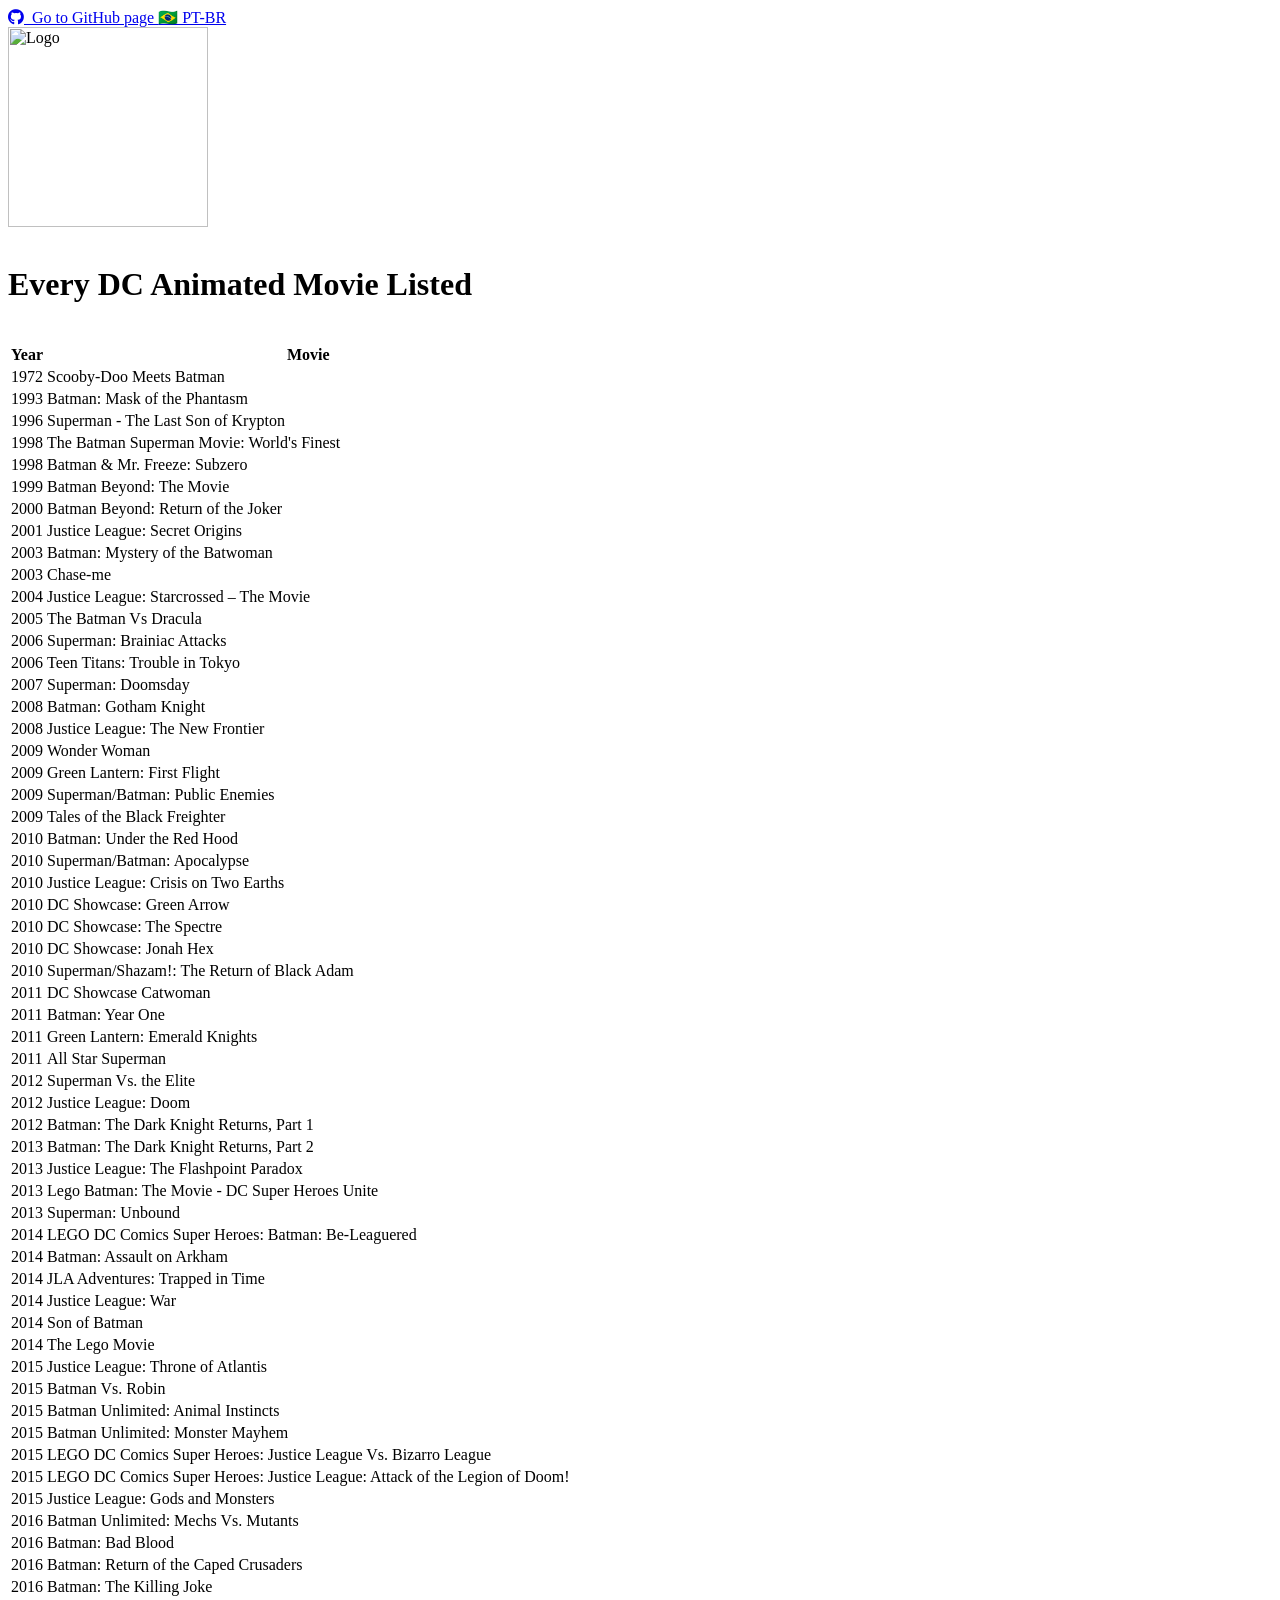
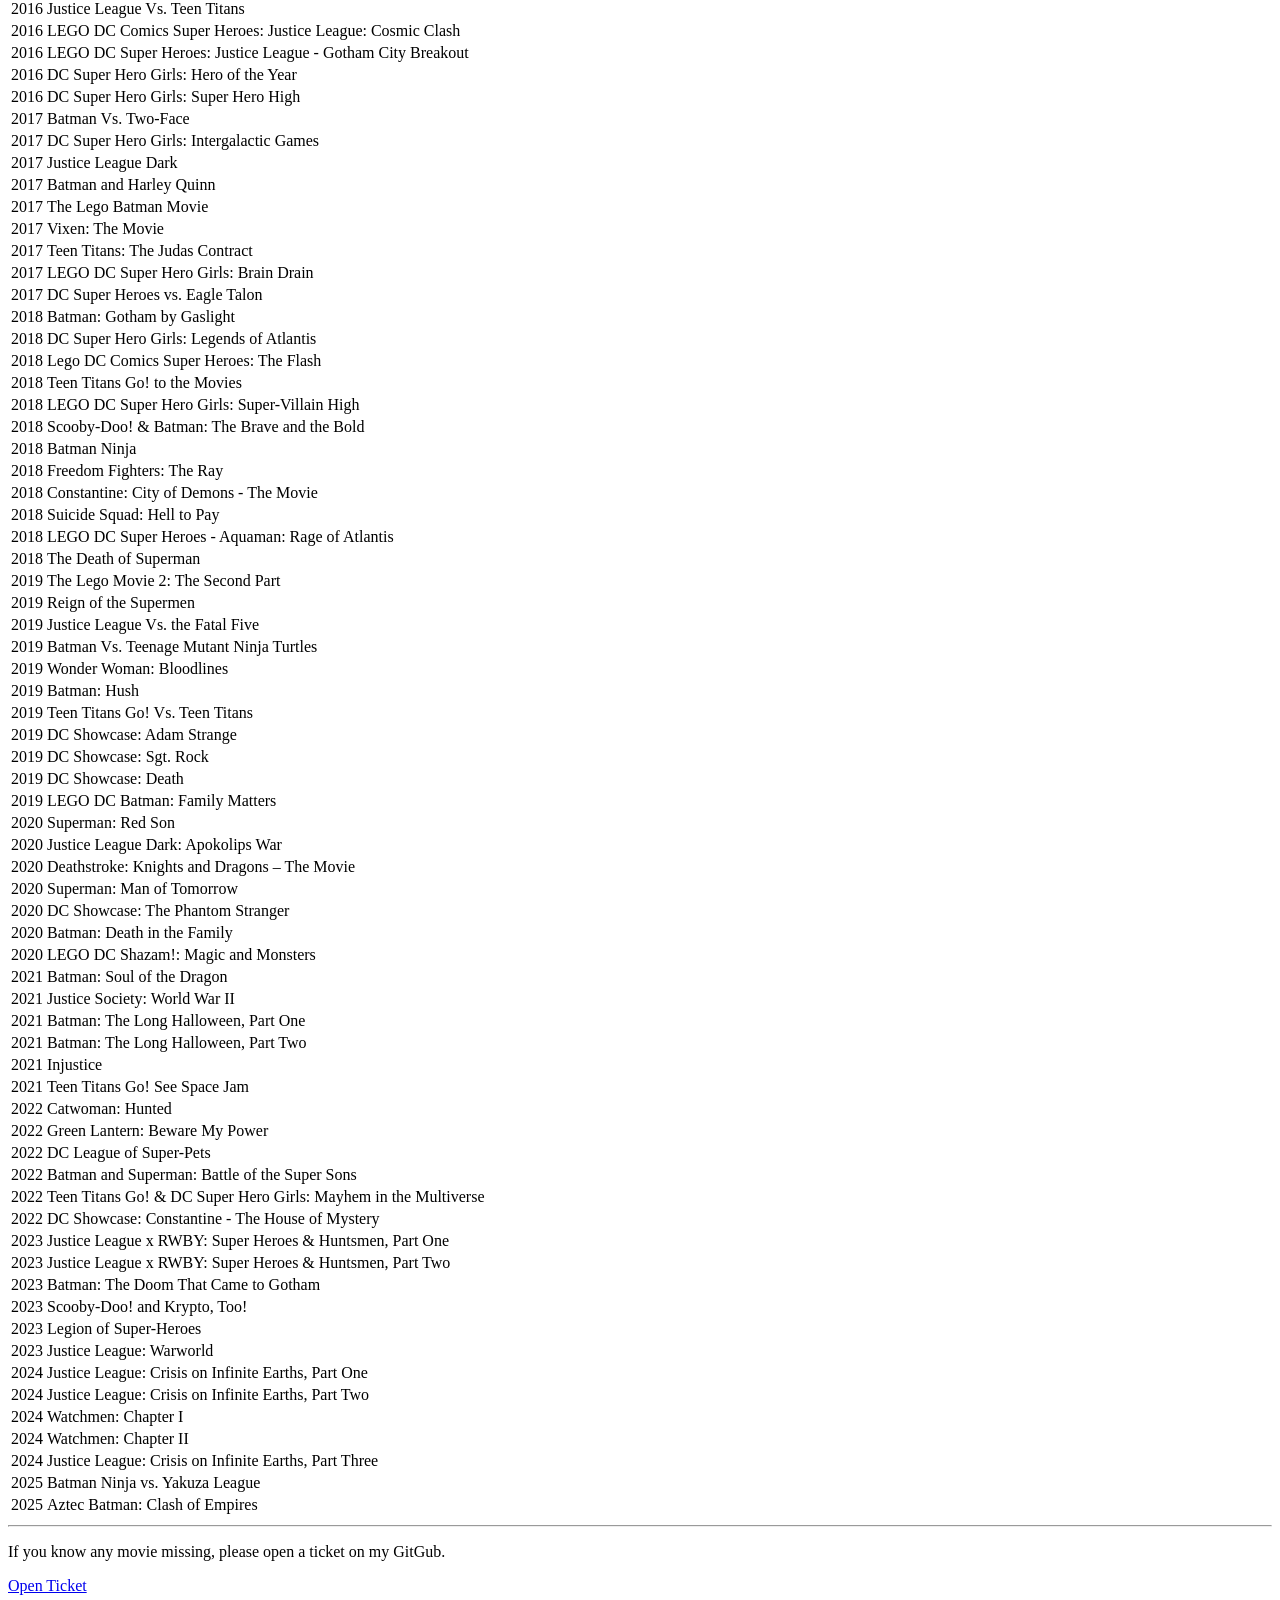
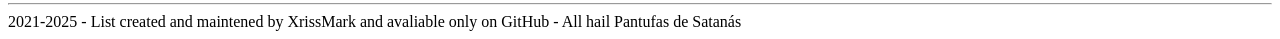
==== index.html @ 42829ab2 "Update movie listings in README and HTML files for 2019-2025" ====
<html>

<head>
    <meta charset="utf-8">
   
    <title>DC Animated Movies List</title>    
    <link rel="icon" href="images/dc-logo.png">

    <link rel="stylesheet" href="https://bootswatch.com/4/darkly/bootstrap.css">
    <link rel="stylesheet" href="https://bootswatch.com/_assets/css/custom.min.css">
    <link rel="stylesheet" href="https://cdnjs.cloudflare.com/ajax/libs/font-awesome/5.15.3/css/all.min.css">

    <meta property="og:url"         content="https://xrissmark.github.io/DCList/" />
    <meta property="og:type"        content="article" />
    <meta property="og:title"       content="DC Animated Movies List" />
    <meta property="og:description" content="Every DC Animated Movie Listed" />
</head>

<body class="p-0">
    <div>
        <div class="d-flex flex-row justify-content-end mr-3">
            <a class="btn btn-secondary mr-2" href="https://github.com/xrissmark/DCList"><i class="fab fa-github"></i>  Go to GitHub page </a>
            <a class="btn btn-secondary" href="ptbr.html"> 🇧🇷 PT-BR </a>
        </div>

        <div class="d-flex flex-row justify-content-center">
            <a><img src="images/dc-logo.png" alt="Logo" width="200" height="200"></a>
        </div>
        <br/>
        <div class="d-flex flex-row justify-content-center">
            <h1>Every DC Animated Movie Listed</h1>
        </div>
        <br/>
        <div class="d-flex flex-row justify-content-center">
            <table class="table table-hover table-striped w-50">
                <thead>
                    <tr>
                        <th>Year</th>
                        <th>Movie</th>
                    </tr>
                </thead>
                <tbody>
                    <tr>
                        <td>1972</td>
                        <td>Scooby-Doo Meets Batman</td>
                    </tr>
                    <tr>
                        <td>1993</td>
                        <td>Batman: Mask of the Phantasm</td>
                    </tr>
                    <tr>
                        <td>1996</td>
                        <td>Superman - The Last Son of Krypton</td>
                    </tr>
                    <tr>
                        <td>1998</td>
                        <td>The Batman Superman Movie: World&#39;s Finest</td>
                    </tr>
                    <tr>
                        <td>1998</td>
                        <td>Batman & Mr. Freeze: Subzero</td>
                    </tr>
                    <tr>
                        <td>1999</td>
                        <td>Batman Beyond: The Movie</td>
                    </tr>
                    <tr>
                        <td>2000</td>
                        <td>Batman Beyond: Return of the Joker</td>
                    </tr>
                    <tr>
                        <td>2001</td>
                        <td>Justice League: Secret Origins</td>
                    </tr>
                    <tr>
                        <td>2003</td>
                        <td>Batman: Mystery of the Batwoman</td>
                    </tr>
                    <tr>
                        <td>2003</td>
                        <td>Chase-me</td>
                    </tr>
                    <tr>
                        <td>2004</td>
                        <td>Justice League: Starcrossed – The Movie</td>
                    </tr>
                    <tr>
                        <td>2005</td>
                        <td>The Batman Vs Dracula</td>
                    </tr>
                    <tr>
                        <td>2006</td>
                        <td>Superman: Brainiac Attacks</td>
                    </tr>
                    <tr>
                        <td>2006</td>
                        <td>Teen Titans: Trouble in Tokyo</td>
                    </tr>
                    <tr>
                        <td>2007</td>
                        <td>Superman: Doomsday</td>
                    </tr>
                    <tr>
                        <td>2008</td>
                        <td>Batman: Gotham Knight</td>
                    </tr>
                    <tr>
                        <td>2008</td>
                        <td>Justice League: The New Frontier</td>
                    </tr>
                    <tr>
                        <td>2009</td>
                        <td>Wonder Woman</td>
                    </tr>
                    <tr>
                        <td>2009</td>
                        <td>Green Lantern: First Flight</td>
                    </tr>
                    <tr>
                        <td>2009</td>
                        <td>Superman/Batman: Public Enemies</td>
                    </tr>
                    <tr>
                        <td>2009</td>
                        <td>Tales of the Black Freighter</td>
                    </tr>
                    <tr>
                        <td>2010</td>
                        <td>Batman: Under the Red Hood</td>
                    </tr>
                    <tr>
                        <td>2010</td>
                        <td>Superman/Batman: Apocalypse</td>
                    </tr>
                    <tr>
                        <td>2010</td>
                        <td>Justice League: Crisis on Two Earths</td>
                    </tr>
                    <tr>
                        <td>2010</td>
                        <td>DC Showcase: Green Arrow</td>
                    </tr>
                    <tr>
                        <td>2010</td>
                        <td>DC Showcase: The Spectre</td>
                    </tr>
                    <tr>
                        <td>2010</td>
                        <td>DC Showcase: Jonah Hex</td>
                    </tr>
                    <tr>
                        <td>2010</td>
                        <td>Superman/Shazam!: The Return of Black Adam</td>
                    </tr>
                    <tr>
                        <td>2011</td>
                        <td>DC Showcase Catwoman</td>
                    </tr>
                    <tr>
                        <td>2011</td>
                        <td>Batman: Year One</td>
                    </tr>
                    <tr>
                        <td>2011</td>
                        <td>Green Lantern: Emerald Knights</td>
                    </tr>
                    <tr>
                        <td>2011</td>
                        <td>All Star Superman</td>
                    </tr>
                    <tr>
                        <td>2012</td>
                        <td>Superman Vs. the Elite</td>
                    </tr>
                    <tr>
                        <td>2012</td>
                        <td>Justice League: Doom</td>
                    </tr>
                    <tr>
                        <td>2012</td>
                        <td>Batman: The Dark Knight Returns, Part 1</td>
                    </tr>
                    <tr>
                        <td>2013</td>
                        <td>Batman: The Dark Knight Returns, Part 2</td>
                    </tr>
                    <tr>
                        <td>2013</td>
                        <td>Justice League: The Flashpoint Paradox</td>
                    </tr>
                    <tr>
                        <td>2013</td>
                        <td>Lego Batman: The Movie - DC Super Heroes Unite</td>
                    </tr>
                    <tr>
                        <td>2013</td>
                        <td>Superman: Unbound</td>
                    </tr>
                    <tr>
                        <td>2014</td>
                        <td>LEGO DC Comics Super Heroes: Batman: Be-Leaguered</td>
                    </tr>
                    <tr>
                        <td>2014</td>
                        <td>Batman: Assault on Arkham</td>
                    </tr>
                    <tr>
                        <td>2014</td>
                        <td>JLA Adventures: Trapped in Time</td>
                    </tr>
                    <tr>
                        <td>2014</td>
                        <td>Justice League: War</td>
                    </tr>
                    <tr>
                        <td>2014</td>
                        <td>Son of Batman</td>
                    </tr>
                    <tr>
                        <td>2014</td>
                        <td>The Lego Movie</td>
                    </tr>
                    <tr>
                        <td>2015</td>
                        <td>Justice League: Throne of Atlantis</td>
                    </tr>
                    <tr>
                        <td>2015</td>
                        <td>Batman Vs. Robin</td>
                    </tr>
                    <tr>
                        <td>2015</td>
                        <td>Batman Unlimited: Animal Instincts</td>
                    </tr>
                    <tr>
                        <td>2015</td>
                        <td>Batman Unlimited: Monster Mayhem</td>
                    </tr>
                    <tr>
                        <td>2015</td>
                        <td>LEGO DC Comics Super Heroes: Justice League Vs. Bizarro League</td>
                    </tr>
                    <tr>
                        <td>2015</td>
                        <td>LEGO DC Comics Super Heroes: Justice League: Attack of the Legion of Doom!</td>
                    </tr>
                    <tr>
                        <td>2015</td>
                        <td>Justice League: Gods and Monsters</td>
                    </tr>
                    <tr>
                        <td>2016</td>
                        <td>Batman Unlimited: Mechs Vs. Mutants</td>
                    </tr>
                    <tr>
                        <td>2016</td>
                        <td>Batman: Bad Blood</td>
                    </tr>
                    <tr>
                        <td>2016</td>
                        <td>Batman: Return of the Caped Crusaders</td>
                    </tr>
                    <tr>
                        <td>2016</td>
                        <td>Batman: The Killing Joke</td>
                    </tr>
                    <tr>
                        <td>2016</td>
                        <td>Justice League Vs. Teen Titans</td>
                    </tr>
                    <tr>
                        <td>2016</td>
                        <td>LEGO DC Comics Super Heroes: Justice League: Cosmic Clash</td>
                    </tr>
                    <tr>
                        <td>2016</td>
                        <td>LEGO DC Super Heroes: Justice League - Gotham City Breakout</td>
                    </tr>
                    <tr>
                        <td>2016</td>
                        <td>DC Super Hero Girls: Hero of the Year</td>
                    </tr>
                    <tr>
                        <td>2016</td>
                        <td>DC Super Hero Girls: Super Hero High</td>
                    </tr>
                    <tr>
                        <td>2017</td>
                        <td>Batman Vs. Two-Face</td>
                    </tr>
                    <tr>
                        <td>2017</td>
                        <td>DC Super Hero Girls: Intergalactic Games</td>
                    </tr>
                    <tr>
                        <td>2017</td>
                        <td>Justice League Dark</td>
                    </tr>
                    <tr>
                        <td>2017</td>
                        <td>Batman and Harley Quinn</td>
                    </tr>
                    <tr>
                        <td>2017</td>
                        <td>The Lego Batman Movie</td>
                    </tr>
                    <tr>
                        <td>2017</td>
                        <td>Vixen: The Movie</td>
                    </tr>
                    <tr>
                        <td>2017</td>
                        <td>Teen Titans: The Judas Contract</td>
                    </tr>
                    <tr>
                        <td>2017</td>
                        <td>LEGO DC Super Hero Girls: Brain Drain</td>
                    </tr>
                    <tr>
                        <td>2017</td>
                        <td>DC Super Heroes vs. Eagle Talon</td>
                    </tr>
                    <tr>
                        <td>2018</td>
                        <td>Batman: Gotham by Gaslight</td>
                    </tr>
                    <tr>
                        <td>2018</td>
                        <td>DC Super Hero Girls: Legends of Atlantis</td>
                    </tr>
                    <tr>
                        <td>2018</td>
                        <td>Lego DC Comics Super Heroes: The Flash</td>
                    </tr>
                    <tr>
                        <td>2018</td>
                        <td>Teen Titans Go! to the Movies</td>
                    </tr>
                    <tr>
                        <td>2018</td>
                        <td>LEGO DC Super Hero Girls: Super-Villain High</td>
                    </tr>
                    <tr>
                        <td>2018</td>
                        <td>Scooby-Doo! & Batman: The Brave and the Bold</td>
                    </tr>
                    <tr>
                        <td>2018</td>
                        <td>Batman Ninja</td>
                    </tr>
                    <tr>
                        <td>2018</td>
                        <td>Freedom Fighters: The Ray</td>
                    </tr>
                    <tr>
                        <td>2018</td>
                        <td>Constantine: City of Demons - The Movie</td>
                    </tr>
                    <tr>
                        <td>2018</td>
                        <td>Suicide Squad: Hell to Pay</td>
                    </tr>
                    <tr>
                        <td>2018</td>
                        <td>LEGO DC Super Heroes - Aquaman: Rage of Atlantis</td>
                    </tr>
                    <tr>
                        <td>2018</td>
                        <td>The Death of Superman</td>
                    </tr>
                    <tr>
                        <td>2019</td>
                        <td>The Lego Movie 2: The Second Part</td>
                    </tr>
                    <tr>
                        <td>2019</td>
                        <td>Reign of the Supermen</td>
                    </tr>
                    <tr>
                        <td>2019</td>
                        <td>Justice League Vs. the Fatal Five</td>
                    </tr>
                    <tr>
                        <td>2019</td>
                        <td>Batman Vs. Teenage Mutant Ninja Turtles</td>
                    </tr>
                    <tr>
                        <td>2019</td>
                        <td>Wonder Woman: Bloodlines</td>
                    </tr>
                    <tr>
                        <td>2019</td>
                        <td>Batman: Hush</td>
                    </tr>
                    <tr>
                        <td>2019</td>
                        <td>Teen Titans Go! Vs. Teen Titans</td>
                    </tr>
                    <tr>
                        <td>2019</td>
                        <td>DC Showcase: Adam Strange</td>
                    </tr>
                    <tr>
                        <td>2019</td>
                        <td>DC Showcase: Sgt. Rock</td>
                    </tr>
                    <tr>
                        <td>2019</td>
                        <td>DC Showcase: Death</td>
                    </tr>
                    <tr>
                        <td>2019</td>
                        <td>LEGO DC Batman: Family Matters</td>
                    </tr>
                    <tr>
                        <td>2020</td>
                        <td>Superman: Red Son</td>
                    </tr>
                    <tr>
                        <td>2020</td>
                        <td>Justice League Dark: Apokolips War</td>
                    </tr>
                    <tr>
                        <td>2020</td>
                        <td>Deathstroke: Knights and Dragons – The Movie</td>
                    </tr>
                    <tr>
                        <td>2020</td>
                        <td>Superman: Man of Tomorrow</td>
                    </tr>
                    <tr>
                        <td>2020</td>
                        <td>DC Showcase: The Phantom Stranger</td>
                    </tr>
                    <tr>
                        <td>2020</td>
                        <td>Batman: Death in the Family</td>
                    </tr>
                    <tr>
                        <td>2020</td>
                        <td>LEGO DC Shazam!: Magic and Monsters</td>
                    </tr>
                    <tr>
                        <td>2021</td>
                        <td>Batman: Soul of the Dragon</td>
                    </tr>
                    <tr>
                        <td>2021</td>
                        <td>Justice Society: World War II</td>
                    </tr>
                    <tr>
                        <td>2021</td>
                        <td>Batman: The Long Halloween, Part One</td>
                    </tr>
                    <tr>
                        <td>2021</td>
                        <td>Batman: The Long Halloween, Part Two</td>
                    </tr>
                    <tr>
                        <td>2021</td>
                        <td>Injustice</td>
                    </tr>
                    <tr>
                        <td>2021</td>
                        <td>Teen Titans Go! See Space Jam</td>
                    </tr>
                    <tr>
                        <td>2022</td>
                        <td>Catwoman: Hunted</td>
                    </tr>
                    <tr>
                        <td>2022</td>
                        <td>Green Lantern: Beware My Power</td>
                    </tr>
                    <tr>
                        <td>2022</td>
                        <td>DC League of Super-Pets</td>
                    </tr>
                    <tr>
                        <td>2022</td>
                        <td>Batman and Superman: Battle of the Super Sons</td>
                    </tr>
                    <tr>
                        <td>2022</td>
                        <td>Teen Titans Go! &amp; DC Super Hero Girls: Mayhem in the Multiverse</td>
                    </tr>
                    <tr>
                        <td>2022</td>
                        <td>DC Showcase: Constantine - The House of Mystery</td>
                    </tr>
                    <tr>
                        <td>2023</td>
                        <td>Justice League x RWBY: Super Heroes &amp; Huntsmen, Part One</td>
                    </tr>
                    <tr>
                        <td>2023</td>
                        <td>Justice League x RWBY: Super Heroes &amp; Huntsmen, Part Two</td>
                    </tr>
                    <tr>
                        <td>2023</td>
                        <td>Batman: The Doom That Came to Gotham</td>
                    </tr>
                    <tr>
                        <td>2023</td>
                        <td>Scooby-Doo! and Krypto, Too!</td>
                    </tr>
                    <tr>
                        <td>2023</td>
                        <td>Legion of Super-Heroes</td>
                    </tr>
                    <tr>
                        <td>2023</td>
                        <td>Justice League: Warworld</td>
                    </tr>
                    <tr>
                        <td>2024</td>
                        <td>Justice League: Crisis on Infinite Earths, Part One</td>
                    </tr>
                    <tr>
                        <td>2024</td>
                        <td>Justice League: Crisis on Infinite Earths, Part Two</td>
                    </tr>
                    <tr>
                        <td>2024</td>
                        <td>Watchmen: Chapter I</td>
                    </tr>
                    <tr>
                        <td>2024</td>
                        <td>Watchmen: Chapter II</td>
                    </tr>
                    <tr>
                        <td>2024</td>
                        <td>Justice League: Crisis on Infinite Earths, Part Three</td>
                    </tr>
                    <tr>
                        <td>2025</td>
                        <td>Batman Ninja vs. Yakuza League</td>
                    </tr>
                    <tr>
                        <td>2025</td>
                        <td>Aztec Batman: Clash of Empires</td>
                    </tr>
                </tbody>
            </table>
        </div>
    </div>

    <hr/>

    <div class="d-flex flex-row justify-content-center w-30">
        <p>If you know any movie missing, please open a ticket on my GitGub.</p>
    </div>
    <div class="d-flex flex-row justify-content-center">
        <a class="badge badge-primary" href="https://github.com/xrissmark/DCList/issues"> Open Ticket</a>
    </div>
    
    <hr/>

    <footer class="footer mt-3">
        <div class="container">
          <span class="text-muted">2021-2025 - List created and maintened by XrissMark and avaliable only on GitHub - All hail Pantufas de Satanás</span>
        </div>
    </footer>
</body>

</html>
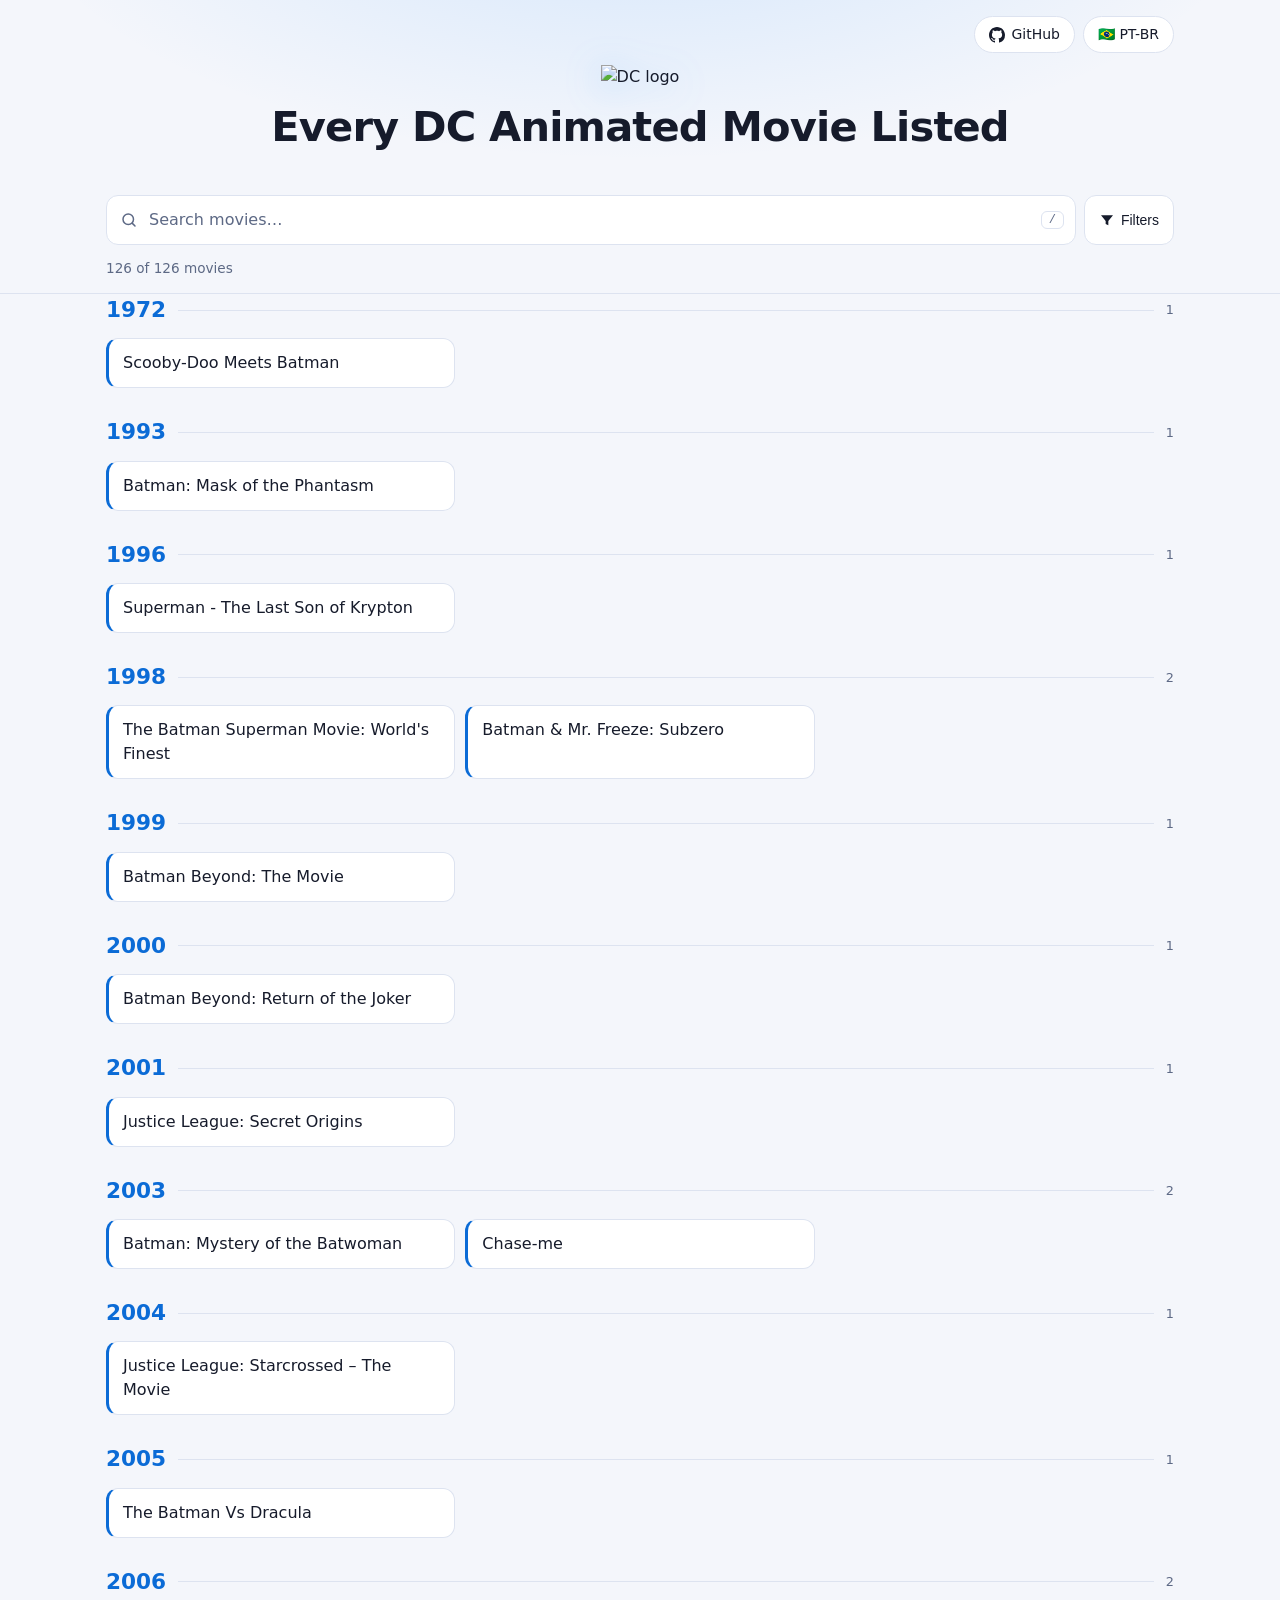
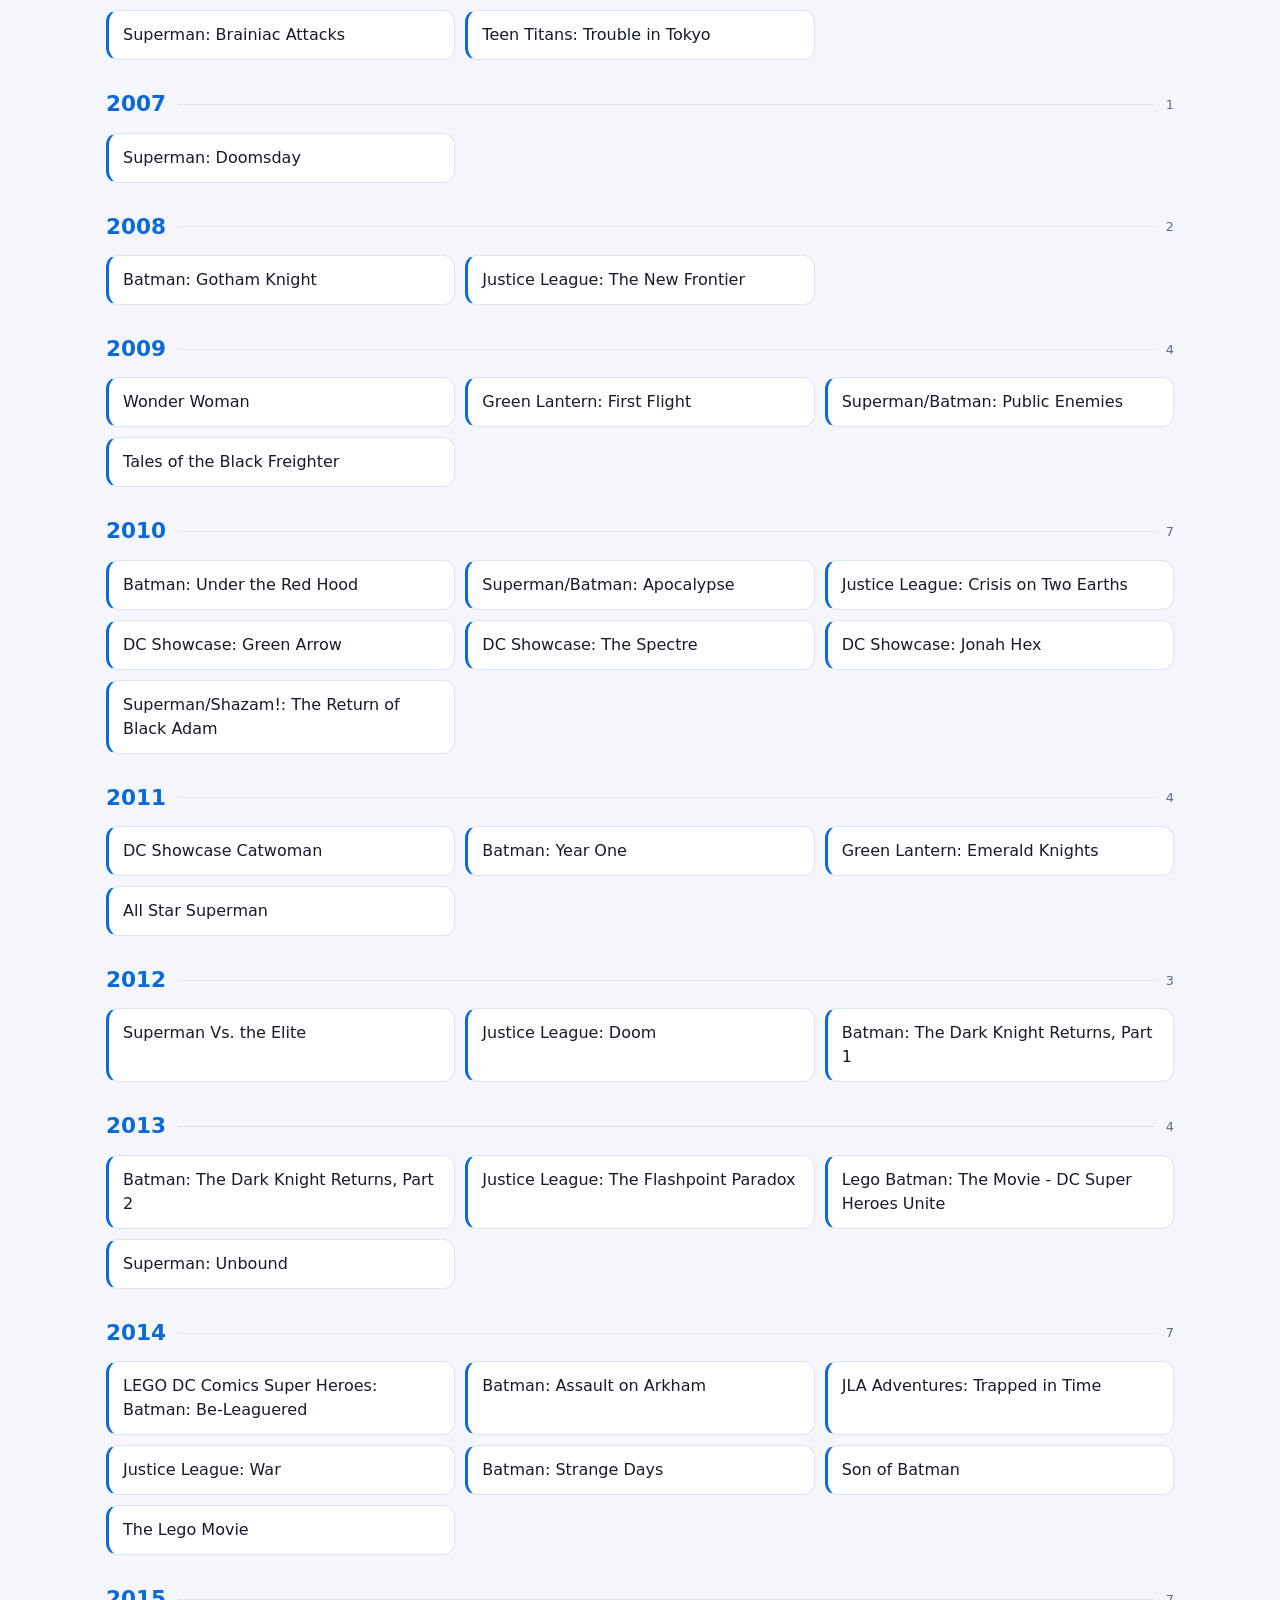
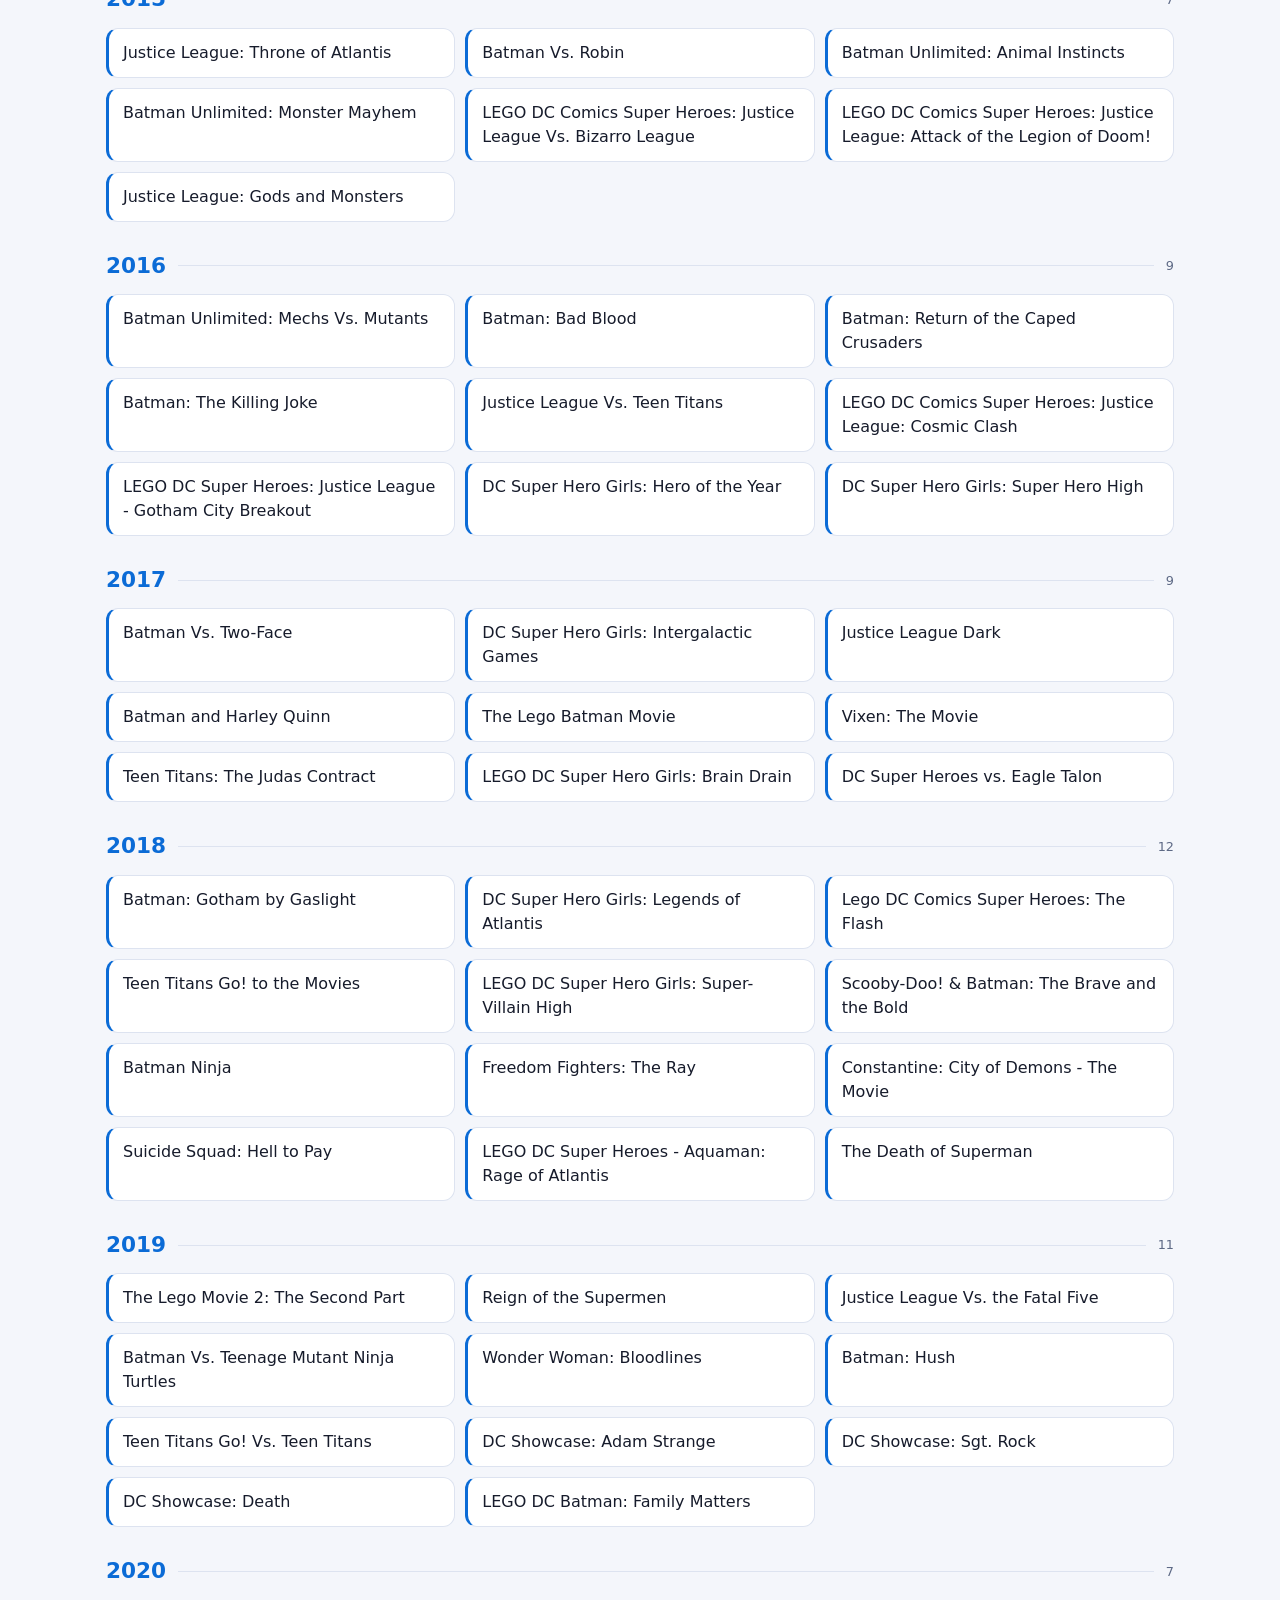
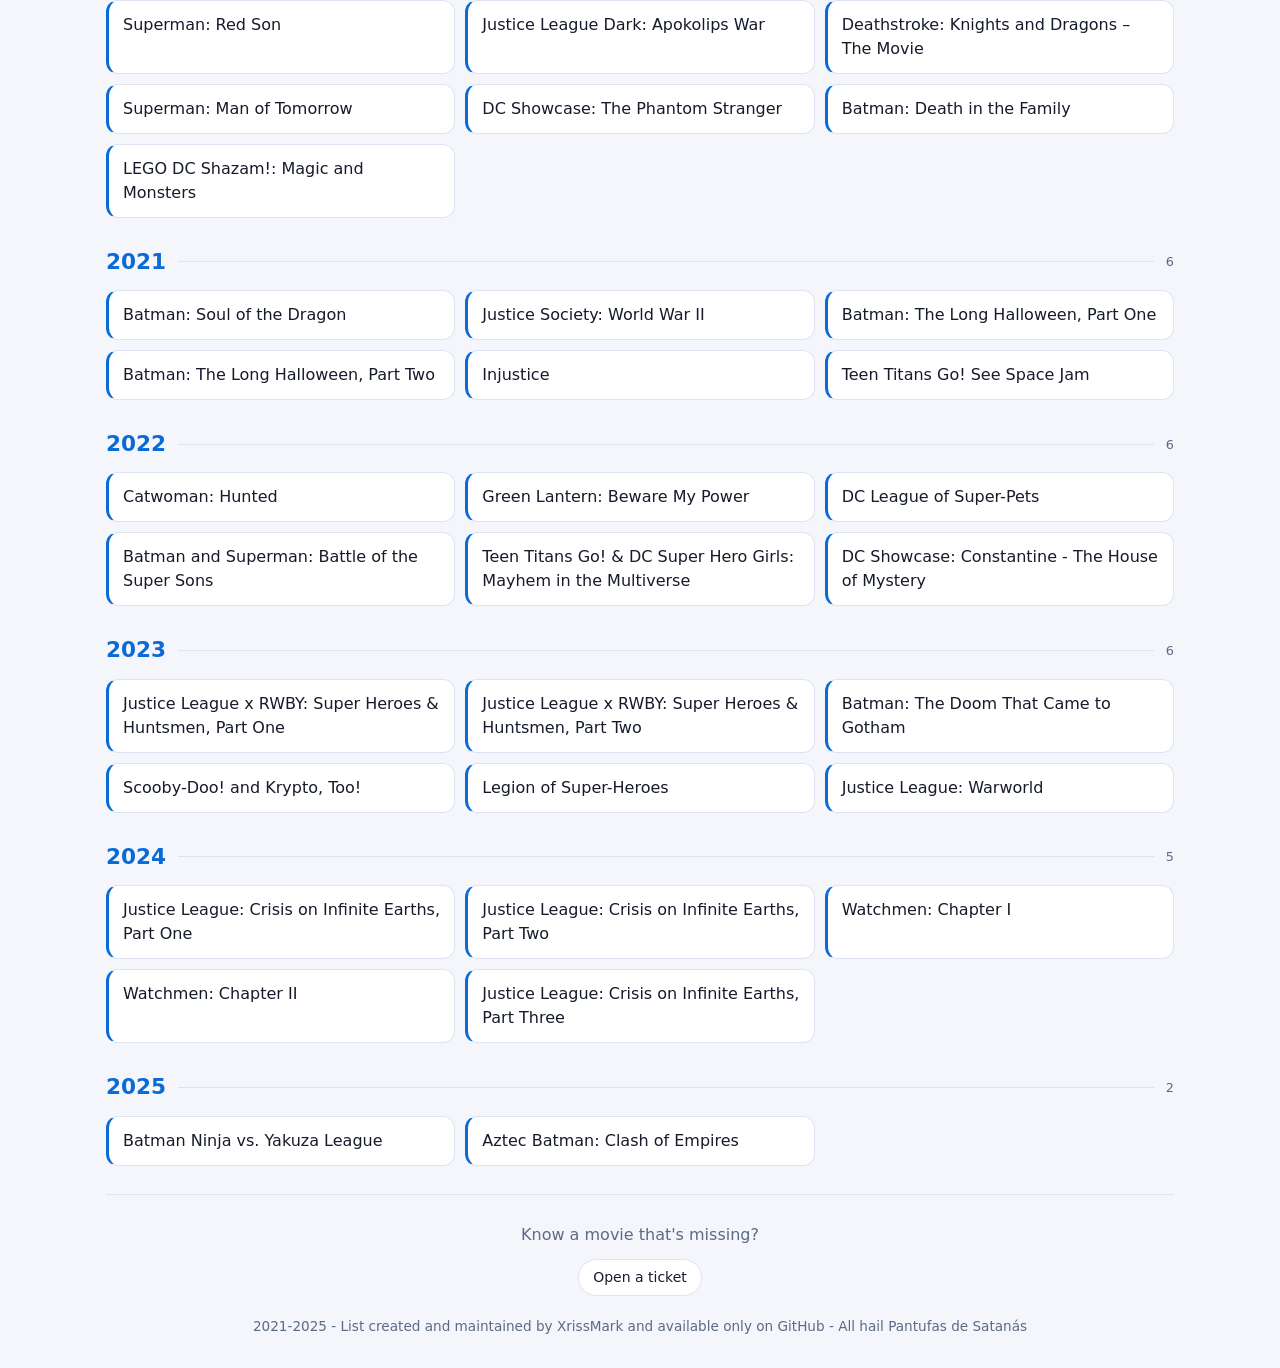
==== commit 4820db51: "Refactor webpage" ====
--- a/index.html
+++ b/index.html
@@ -1,566 +1,347 @@
-<html>
+<!DOCTYPE html>
+<html lang="en">
+<head>
+  <meta charset="utf-8">
+  <meta name="viewport" content="width=device-width, initial-scale=1">
+  <title>DC Animated Movies List</title>
+  <meta name="description" content="Every DC Animated Movie Listed">
+  <meta name="theme-color" content="#0b0f17">
+  <link rel="icon" href="images/dc-logo.png">
 
-<head>
-    <meta charset="utf-8">
-   
-    <title>DC Animated Movies List</title>    
-    <link rel="icon" href="images/dc-logo.png">
+  <meta property="og:url" content="https://xrissmark.github.io/DCList/">
+  <meta property="og:type" content="article">
+  <meta property="og:title" content="DC Animated Movies List">
+  <meta property="og:description" content="Every DC Animated Movie Listed">
+  <meta property="og:image" content="https://xrissmark.github.io/DCList/images/dc-logo.png">
+  <link rel="stylesheet" href="css/style.css">
+  <script src="js/main.js" defer></script>
+</head>
+<body>
+  <div class="wrap">
+    <nav class="top">
+      <a class="btn" href="https://github.com/xrissmark/DCList"><svg viewBox="0 0 16 16" aria-hidden="true"><path d="M8 0C3.58 0 0 3.58 0 8c0 3.54 2.29 6.53 5.47 7.59.4.07.55-.17.55-.38 0-.19-.01-.82-.01-1.49-2.01.37-2.53-.49-2.69-.94-.09-.23-.48-.94-.82-1.13-.28-.15-.68-.52-.01-.53.63-.01 1.08.58 1.23.82.72 1.21 1.87.87 2.33.66.07-.52.28-.87.51-1.07-1.78-.2-3.64-.89-3.64-3.95 0-.87.31-1.59.82-2.15-.08-.2-.36-1.02.08-2.12 0 0 .67-.21 2.2.82.64-.18 1.32-.27 2-.27s1.36.09 2 .27c1.53-1.04 2.2-.82 2.2-.82.44 1.1.16 1.92.08 2.12.51.56.82 1.27.82 2.15 0 3.07-1.87 3.75-3.65 3.95.29.25.54.73.54 1.48 0 1.07-.01 1.93-.01 2.2 0 .21.15.46.55.38A8.01 8.01 0 0 0 16 8c0-4.42-3.58-8-8-8z"/></svg> GitHub</a>
+      <a class="btn" href="ptbr.html" hreflang="pt-BR" title="Ver em português">🇧🇷 PT-BR</a>
+    </nav>
+    <header class="hero">
+      <img src="images/dc-logo.png" alt="DC logo" width="132" height="132">
+      <h1>Every DC Animated Movie Listed</h1>
+    </header>
+  </div>
 
-    <link rel="stylesheet" href="https://bootswatch.com/4/darkly/bootstrap.css">
-    <link rel="stylesheet" href="https://bootswatch.com/_assets/css/custom.min.css">
-    <link rel="stylesheet" href="https://cdnjs.cloudflare.com/ajax/libs/font-awesome/5.15.3/css/all.min.css">
+  <div class="bar">
+    <div class="wrap">
+      <div class="searchrow">
+        <div class="search" role="search">
+          <svg viewBox="0 0 24 24" aria-hidden="true"><circle cx="11" cy="11" r="7"/><path d="m20 20-3.5-3.5"/></svg>
+          <input id="q" type="search" placeholder="Search movies…" aria-label="Search movies" autocomplete="off" spellcheck="false">
+          <kbd>/</kbd>
+        </div>
+        <button class="btn" id="toggle" type="button" aria-expanded="false" aria-controls="filters"><svg viewBox="0 0 24 24" aria-hidden="true"><path d="M3 5h18l-7 8.5V20l-4-2v-4.5z"/></svg> Filters <span class="badge" id="badge" hidden>1</span></button>
+      </div>
+      <div class="filters" id="filters" hidden>
+        <div class="mode">
+          <span id="by">Filter by</span>
+          <div class="switch" role="group" aria-labelledby="by">
+            <button type="button" data-mode="hero" aria-pressed="true">Hero</button>
+            <button type="button" data-mode="year" aria-pressed="false">Year</button>
+          </div>
+        </div>
+        <div class="chips" id="chips-hero" role="group" aria-label="Hero"><button class="chip" type="button" data-value="batman" aria-pressed="false">Batman</button><button class="chip" type="button" data-value="superman" aria-pressed="false">Superman</button><button class="chip" type="button" data-value="wonder-woman" aria-pressed="false">Wonder Woman</button><button class="chip" type="button" data-value="justice-league" aria-pressed="false">Justice League</button><button class="chip" type="button" data-value="teen-titans" aria-pressed="false">Teen Titans</button><button class="chip" type="button" data-value="green-lantern" aria-pressed="false">Green Lantern</button><button class="chip" type="button" data-value="flash" aria-pressed="false">The Flash</button><button class="chip" type="button" data-value="aquaman" aria-pressed="false">Aquaman</button><button class="chip" type="button" data-value="shazam" aria-pressed="false">Shazam</button><button class="chip" type="button" data-value="catwoman" aria-pressed="false">Catwoman</button><button class="chip" type="button" data-value="constantine" aria-pressed="false">Constantine</button><button class="chip" type="button" data-value="suicide-squad" aria-pressed="false">Suicide Squad</button><button class="chip" type="button" data-value="super-hero-girls" aria-pressed="false">Super Hero Girls</button><button class="chip" type="button" data-value="other" aria-pressed="false">Others</button></div>
+        <div class="chips" id="chips-year" role="group" aria-label="Year" hidden><button class="chip" type="button" data-value="1972" aria-pressed="false">1972</button><button class="chip" type="button" data-value="1993" aria-pressed="false">1993</button><button class="chip" type="button" data-value="1996" aria-pressed="false">1996</button><button class="chip" type="button" data-value="1998" aria-pressed="false">1998</button><button class="chip" type="button" data-value="1999" aria-pressed="false">1999</button><button class="chip" type="button" data-value="2000" aria-pressed="false">2000</button><button class="chip" type="button" data-value="2001" aria-pressed="false">2001</button><button class="chip" type="button" data-value="2003" aria-pressed="false">2003</button><button class="chip" type="button" data-value="2004" aria-pressed="false">2004</button><button class="chip" type="button" data-value="2005" aria-pressed="false">2005</button><button class="chip" type="button" data-value="2006" aria-pressed="false">2006</button><button class="chip" type="button" data-value="2007" aria-pressed="false">2007</button><button class="chip" type="button" data-value="2008" aria-pressed="false">2008</button><button class="chip" type="button" data-value="2009" aria-pressed="false">2009</button><button class="chip" type="button" data-value="2010" aria-pressed="false">2010</button><button class="chip" type="button" data-value="2011" aria-pressed="false">2011</button><button class="chip" type="button" data-value="2012" aria-pressed="false">2012</button><button class="chip" type="button" data-value="2013" aria-pressed="false">2013</button><button class="chip" type="button" data-value="2014" aria-pressed="false">2014</button><button class="chip" type="button" data-value="2015" aria-pressed="false">2015</button><button class="chip" type="button" data-value="2016" aria-pressed="false">2016</button><button class="chip" type="button" data-value="2017" aria-pressed="false">2017</button><button class="chip" type="button" data-value="2018" aria-pressed="false">2018</button><button class="chip" type="button" data-value="2019" aria-pressed="false">2019</button><button class="chip" type="button" data-value="2020" aria-pressed="false">2020</button><button class="chip" type="button" data-value="2021" aria-pressed="false">2021</button><button class="chip" type="button" data-value="2022" aria-pressed="false">2022</button><button class="chip" type="button" data-value="2023" aria-pressed="false">2023</button><button class="chip" type="button" data-value="2024" aria-pressed="false">2024</button><button class="chip" type="button" data-value="2025" aria-pressed="false">2025</button></div>
+      </div>
+      <div class="meta">
+        <span id="count" aria-live="polite" data-of="of" data-unit="movies"></span>
+        <button class="btn" id="clear" type="button" hidden>Remove filters</button>
+      </div>
+    </div>
+  </div>
 
-    <meta property="og:url"         content="https://xrissmark.github.io/DCList/" />
-    <meta property="og:type"        content="article" />
-    <meta property="og:title"       content="DC Animated Movies List" />
-    <meta property="og:description" content="Every DC Animated Movie Listed" />
-</head>
+  <main class="wrap">
+    <section class="year" data-year="1972" id="y1972">
+      <h2>1972 <small>1</small></h2>
+      <ul class="movies">
+        <li data-heroes="batman">Scooby-Doo Meets Batman</li>
+      </ul>
+    </section>
+    <section class="year" data-year="1993" id="y1993">
+      <h2>1993 <small>1</small></h2>
+      <ul class="movies">
+        <li data-heroes="batman">Batman: Mask of the Phantasm</li>
+      </ul>
+    </section>
+    <section class="year" data-year="1996" id="y1996">
+      <h2>1996 <small>1</small></h2>
+      <ul class="movies">
+        <li data-heroes="superman">Superman - The Last Son of Krypton</li>
+      </ul>
+    </section>
+    <section class="year" data-year="1998" id="y1998">
+      <h2>1998 <small>2</small></h2>
+      <ul class="movies">
+        <li data-heroes="batman superman">The Batman Superman Movie: World's Finest</li>
+        <li data-heroes="batman">Batman &amp; Mr. Freeze: Subzero</li>
+      </ul>
+    </section>
+    <section class="year" data-year="1999" id="y1999">
+      <h2>1999 <small>1</small></h2>
+      <ul class="movies">
+        <li data-heroes="batman">Batman Beyond: The Movie</li>
+      </ul>
+    </section>
+    <section class="year" data-year="2000" id="y2000">
+      <h2>2000 <small>1</small></h2>
+      <ul class="movies">
+        <li data-heroes="batman">Batman Beyond: Return of the Joker</li>
+      </ul>
+    </section>
+    <section class="year" data-year="2001" id="y2001">
+      <h2>2001 <small>1</small></h2>
+      <ul class="movies">
+        <li data-heroes="justice-league">Justice League: Secret Origins</li>
+      </ul>
+    </section>
+    <section class="year" data-year="2003" id="y2003">
+      <h2>2003 <small>2</small></h2>
+      <ul class="movies">
+        <li data-heroes="batman">Batman: Mystery of the Batwoman</li>
+        <li data-heroes="batman catwoman">Chase-me</li>
+      </ul>
+    </section>
+    <section class="year" data-year="2004" id="y2004">
+      <h2>2004 <small>1</small></h2>
+      <ul class="movies">
+        <li data-heroes="justice-league">Justice League: Starcrossed – The Movie</li>
+      </ul>
+    </section>
+    <section class="year" data-year="2005" id="y2005">
+      <h2>2005 <small>1</small></h2>
+      <ul class="movies">
+        <li data-heroes="batman">The Batman Vs Dracula</li>
+      </ul>
+    </section>
+    <section class="year" data-year="2006" id="y2006">
+      <h2>2006 <small>2</small></h2>
+      <ul class="movies">
+        <li data-heroes="superman">Superman: Brainiac Attacks</li>
+        <li data-heroes="teen-titans">Teen Titans: Trouble in Tokyo</li>
+      </ul>
+    </section>
+    <section class="year" data-year="2007" id="y2007">
+      <h2>2007 <small>1</small></h2>
+      <ul class="movies">
+        <li data-heroes="superman">Superman: Doomsday</li>
+      </ul>
+    </section>
+    <section class="year" data-year="2008" id="y2008">
+      <h2>2008 <small>2</small></h2>
+      <ul class="movies">
+        <li data-heroes="batman">Batman: Gotham Knight</li>
+        <li data-heroes="justice-league">Justice League: The New Frontier</li>
+      </ul>
+    </section>
+    <section class="year" data-year="2009" id="y2009">
+      <h2>2009 <small>4</small></h2>
+      <ul class="movies">
+        <li data-heroes="wonder-woman">Wonder Woman</li>
+        <li data-heroes="green-lantern">Green Lantern: First Flight</li>
+        <li data-heroes="batman superman">Superman/Batman: Public Enemies</li>
+        <li data-heroes="other">Tales of the Black Freighter</li>
+      </ul>
+    </section>
+    <section class="year" data-year="2010" id="y2010">
+      <h2>2010 <small>7</small></h2>
+      <ul class="movies">
+        <li data-heroes="batman">Batman: Under the Red Hood</li>
+        <li data-heroes="batman superman">Superman/Batman: Apocalypse</li>
+        <li data-heroes="justice-league">Justice League: Crisis on Two Earths</li>
+        <li data-heroes="other">DC Showcase: Green Arrow</li>
+        <li data-heroes="other">DC Showcase: The Spectre</li>
+        <li data-heroes="other">DC Showcase: Jonah Hex</li>
+        <li data-heroes="superman shazam">Superman/Shazam!: The Return of Black Adam</li>
+      </ul>
+    </section>
+    <section class="year" data-year="2011" id="y2011">
+      <h2>2011 <small>4</small></h2>
+      <ul class="movies">
+        <li data-heroes="catwoman">DC Showcase Catwoman</li>
+        <li data-heroes="batman">Batman: Year One</li>
+        <li data-heroes="green-lantern">Green Lantern: Emerald Knights</li>
+        <li data-heroes="superman">All Star Superman</li>
+      </ul>
+    </section>
+    <section class="year" data-year="2012" id="y2012">
+      <h2>2012 <small>3</small></h2>
+      <ul class="movies">
+        <li data-heroes="superman">Superman Vs. the Elite</li>
+        <li data-heroes="justice-league">Justice League: Doom</li>
+        <li data-heroes="batman">Batman: The Dark Knight Returns, Part 1</li>
+      </ul>
+    </section>
+    <section class="year" data-year="2013" id="y2013">
+      <h2>2013 <small>4</small></h2>
+      <ul class="movies">
+        <li data-heroes="batman">Batman: The Dark Knight Returns, Part 2</li>
+        <li data-heroes="justice-league flash">Justice League: The Flashpoint Paradox</li>
+        <li data-heroes="batman">Lego Batman: The Movie - DC Super Heroes Unite</li>
+        <li data-heroes="superman">Superman: Unbound</li>
+      </ul>
+    </section>
+    <section class="year" data-year="2014" id="y2014">
+      <h2>2014 <small>7</small></h2>
+      <ul class="movies">
+        <li data-heroes="batman">LEGO DC Comics Super Heroes: Batman: Be-Leaguered</li>
+        <li data-heroes="batman suicide-squad">Batman: Assault on Arkham</li>
+        <li data-heroes="justice-league">JLA Adventures: Trapped in Time</li>
+        <li data-heroes="justice-league">Justice League: War</li>
+        <li data-heroes="batman">Batman: Strange Days</li>
+        <li data-heroes="batman">Son of Batman</li>
+        <li data-heroes="batman">The Lego Movie</li>
+      </ul>
+    </section>
+    <section class="year" data-year="2015" id="y2015">
+      <h2>2015 <small>7</small></h2>
+      <ul class="movies">
+        <li data-heroes="justice-league aquaman">Justice League: Throne of Atlantis</li>
+        <li data-heroes="batman">Batman Vs. Robin</li>
+        <li data-heroes="batman">Batman Unlimited: Animal Instincts</li>
+        <li data-heroes="batman">Batman Unlimited: Monster Mayhem</li>
+        <li data-heroes="justice-league">LEGO DC Comics Super Heroes: Justice League Vs. Bizarro League</li>
+        <li data-heroes="justice-league">LEGO DC Comics Super Heroes: Justice League: Attack of the Legion of Doom!</li>
+        <li data-heroes="justice-league">Justice League: Gods and Monsters</li>
+      </ul>
+    </section>
+    <section class="year" data-year="2016" id="y2016">
+      <h2>2016 <small>9</small></h2>
+      <ul class="movies">
+        <li data-heroes="batman">Batman Unlimited: Mechs Vs. Mutants</li>
+        <li data-heroes="batman">Batman: Bad Blood</li>
+        <li data-heroes="batman">Batman: Return of the Caped Crusaders</li>
+        <li data-heroes="batman">Batman: The Killing Joke</li>
+        <li data-heroes="justice-league teen-titans">Justice League Vs. Teen Titans</li>
+        <li data-heroes="justice-league">LEGO DC Comics Super Heroes: Justice League: Cosmic Clash</li>
+        <li data-heroes="justice-league">LEGO DC Super Heroes: Justice League - Gotham City Breakout</li>
+        <li data-heroes="super-hero-girls">DC Super Hero Girls: Hero of the Year</li>
+        <li data-heroes="super-hero-girls">DC Super Hero Girls: Super Hero High</li>
+      </ul>
+    </section>
+    <section class="year" data-year="2017" id="y2017">
+      <h2>2017 <small>9</small></h2>
+      <ul class="movies">
+        <li data-heroes="batman">Batman Vs. Two-Face</li>
+        <li data-heroes="super-hero-girls">DC Super Hero Girls: Intergalactic Games</li>
+        <li data-heroes="justice-league constantine">Justice League Dark</li>
+        <li data-heroes="batman">Batman and Harley Quinn</li>
+        <li data-heroes="batman">The Lego Batman Movie</li>
+        <li data-heroes="other">Vixen: The Movie</li>
+        <li data-heroes="teen-titans">Teen Titans: The Judas Contract</li>
+        <li data-heroes="super-hero-girls">LEGO DC Super Hero Girls: Brain Drain</li>
+        <li data-heroes="justice-league">DC Super Heroes vs. Eagle Talon</li>
+      </ul>
+    </section>
+    <section class="year" data-year="2018" id="y2018">
+      <h2>2018 <small>12</small></h2>
+      <ul class="movies">
+        <li data-heroes="batman">Batman: Gotham by Gaslight</li>
+        <li data-heroes="super-hero-girls">DC Super Hero Girls: Legends of Atlantis</li>
+        <li data-heroes="flash">Lego DC Comics Super Heroes: The Flash</li>
+        <li data-heroes="teen-titans">Teen Titans Go! to the Movies</li>
+        <li data-heroes="super-hero-girls">LEGO DC Super Hero Girls: Super-Villain High</li>
+        <li data-heroes="batman">Scooby-Doo! &amp; Batman: The Brave and the Bold</li>
+        <li data-heroes="batman">Batman Ninja</li>
+        <li data-heroes="other">Freedom Fighters: The Ray</li>
+        <li data-heroes="constantine">Constantine: City of Demons - The Movie</li>
+        <li data-heroes="suicide-squad">Suicide Squad: Hell to Pay</li>
+        <li data-heroes="aquaman">LEGO DC Super Heroes - Aquaman: Rage of Atlantis</li>
+        <li data-heroes="superman">The Death of Superman</li>
+      </ul>
+    </section>
+    <section class="year" data-year="2019" id="y2019">
+      <h2>2019 <small>11</small></h2>
+      <ul class="movies">
+        <li data-heroes="batman">The Lego Movie 2: The Second Part</li>
+        <li data-heroes="superman">Reign of the Supermen</li>
+        <li data-heroes="justice-league">Justice League Vs. the Fatal Five</li>
+        <li data-heroes="batman">Batman Vs. Teenage Mutant Ninja Turtles</li>
+        <li data-heroes="wonder-woman">Wonder Woman: Bloodlines</li>
+        <li data-heroes="batman">Batman: Hush</li>
+        <li data-heroes="teen-titans">Teen Titans Go! Vs. Teen Titans</li>
+        <li data-heroes="other">DC Showcase: Adam Strange</li>
+        <li data-heroes="other">DC Showcase: Sgt. Rock</li>
+        <li data-heroes="other">DC Showcase: Death</li>
+        <li data-heroes="batman">LEGO DC Batman: Family Matters</li>
+      </ul>
+    </section>
+    <section class="year" data-year="2020" id="y2020">
+      <h2>2020 <small>7</small></h2>
+      <ul class="movies">
+        <li data-heroes="superman">Superman: Red Son</li>
+        <li data-heroes="justice-league constantine">Justice League Dark: Apokolips War</li>
+        <li data-heroes="other">Deathstroke: Knights and Dragons – The Movie</li>
+        <li data-heroes="superman">Superman: Man of Tomorrow</li>
+        <li data-heroes="other">DC Showcase: The Phantom Stranger</li>
+        <li data-heroes="batman">Batman: Death in the Family</li>
+        <li data-heroes="shazam">LEGO DC Shazam!: Magic and Monsters</li>
+      </ul>
+    </section>
+    <section class="year" data-year="2021" id="y2021">
+      <h2>2021 <small>6</small></h2>
+      <ul class="movies">
+        <li data-heroes="batman">Batman: Soul of the Dragon</li>
+        <li data-heroes="other">Justice Society: World War II</li>
+        <li data-heroes="batman">Batman: The Long Halloween, Part One</li>
+        <li data-heroes="batman">Batman: The Long Halloween, Part Two</li>
+        <li data-heroes="batman superman justice-league">Injustice</li>
+        <li data-heroes="teen-titans">Teen Titans Go! See Space Jam</li>
+      </ul>
+    </section>
+    <section class="year" data-year="2022" id="y2022">
+      <h2>2022 <small>6</small></h2>
+      <ul class="movies">
+        <li data-heroes="catwoman">Catwoman: Hunted</li>
+        <li data-heroes="green-lantern">Green Lantern: Beware My Power</li>
+        <li data-heroes="superman">DC League of Super-Pets</li>
+        <li data-heroes="batman superman">Batman and Superman: Battle of the Super Sons</li>
+        <li data-heroes="teen-titans super-hero-girls">Teen Titans Go! &amp; DC Super Hero Girls: Mayhem in the Multiverse</li>
+        <li data-heroes="constantine">DC Showcase: Constantine - The House of Mystery</li>
+      </ul>
+    </section>
+    <section class="year" data-year="2023" id="y2023">
+      <h2>2023 <small>6</small></h2>
+      <ul class="movies">
+        <li data-heroes="justice-league">Justice League x RWBY: Super Heroes &amp; Huntsmen, Part One</li>
+        <li data-heroes="justice-league">Justice League x RWBY: Super Heroes &amp; Huntsmen, Part Two</li>
+        <li data-heroes="batman">Batman: The Doom That Came to Gotham</li>
+        <li data-heroes="superman">Scooby-Doo! and Krypto, Too!</li>
+        <li data-heroes="other">Legion of Super-Heroes</li>
+        <li data-heroes="justice-league">Justice League: Warworld</li>
+      </ul>
+    </section>
+    <section class="year" data-year="2024" id="y2024">
+      <h2>2024 <small>5</small></h2>
+      <ul class="movies">
+        <li data-heroes="justice-league">Justice League: Crisis on Infinite Earths, Part One</li>
+        <li data-heroes="justice-league">Justice League: Crisis on Infinite Earths, Part Two</li>
+        <li data-heroes="other">Watchmen: Chapter I</li>
+        <li data-heroes="other">Watchmen: Chapter II</li>
+        <li data-heroes="justice-league">Justice League: Crisis on Infinite Earths, Part Three</li>
+      </ul>
+    </section>
+    <section class="year" data-year="2025" id="y2025">
+      <h2>2025 <small>2</small></h2>
+      <ul class="movies">
+        <li data-heroes="batman">Batman Ninja vs. Yakuza League</li>
+        <li data-heroes="batman">Aztec Batman: Clash of Empires</li>
+      </ul>
+    </section>
+    <p class="empty" id="empty" hidden>No movies found.</p>
+  </main>
 
-<body class="p-0">
-    <div>
-        <div class="d-flex flex-row justify-content-end mr-3">
-            <a class="btn btn-secondary mr-2" href="https://github.com/xrissmark/DCList"><i class="fab fa-github"></i>  Go to GitHub page </a>
-            <a class="btn btn-secondary" href="ptbr.html"> 🇧🇷 PT-BR </a>
-        </div>
-
-        <div class="d-flex flex-row justify-content-center">
-            <a><img src="images/dc-logo.png" alt="Logo" width="200" height="200"></a>
-        </div>
-        <br/>
-        <div class="d-flex flex-row justify-content-center">
-            <h1>Every DC Animated Movie Listed</h1>
-        </div>
-        <br/>
-        <div class="d-flex flex-row justify-content-center">
-            <table class="table table-hover table-striped w-50">
-                <thead>
-                    <tr>
-                        <th>Year</th>
-                        <th>Movie</th>
-                    </tr>
-                </thead>
-                <tbody>
-                    <tr>
-                        <td>1972</td>
-                        <td>Scooby-Doo Meets Batman</td>
-                    </tr>
-                    <tr>
-                        <td>1993</td>
-                        <td>Batman: Mask of the Phantasm</td>
-                    </tr>
-                    <tr>
-                        <td>1996</td>
-                        <td>Superman - The Last Son of Krypton</td>
-                    </tr>
-                    <tr>
-                        <td>1998</td>
-                        <td>The Batman Superman Movie: World&#39;s Finest</td>
-                    </tr>
-                    <tr>
-                        <td>1998</td>
-                        <td>Batman & Mr. Freeze: Subzero</td>
-                    </tr>
-                    <tr>
-                        <td>1999</td>
-                        <td>Batman Beyond: The Movie</td>
-                    </tr>
-                    <tr>
-                        <td>2000</td>
-                        <td>Batman Beyond: Return of the Joker</td>
-                    </tr>
-                    <tr>
-                        <td>2001</td>
-                        <td>Justice League: Secret Origins</td>
-                    </tr>
-                    <tr>
-                        <td>2003</td>
-                        <td>Batman: Mystery of the Batwoman</td>
-                    </tr>
-                    <tr>
-                        <td>2003</td>
-                        <td>Chase-me</td>
-                    </tr>
-                    <tr>
-                        <td>2004</td>
-                        <td>Justice League: Starcrossed – The Movie</td>
-                    </tr>
-                    <tr>
-                        <td>2005</td>
-                        <td>The Batman Vs Dracula</td>
-                    </tr>
-                    <tr>
-                        <td>2006</td>
-                        <td>Superman: Brainiac Attacks</td>
-                    </tr>
-                    <tr>
-                        <td>2006</td>
-                        <td>Teen Titans: Trouble in Tokyo</td>
-                    </tr>
-                    <tr>
-                        <td>2007</td>
-                        <td>Superman: Doomsday</td>
-                    </tr>
-                    <tr>
-                        <td>2008</td>
-                        <td>Batman: Gotham Knight</td>
-                    </tr>
-                    <tr>
-                        <td>2008</td>
-                        <td>Justice League: The New Frontier</td>
-                    </tr>
-                    <tr>
-                        <td>2009</td>
-                        <td>Wonder Woman</td>
-                    </tr>
-                    <tr>
-                        <td>2009</td>
-                        <td>Green Lantern: First Flight</td>
-                    </tr>
-                    <tr>
-                        <td>2009</td>
-                        <td>Superman/Batman: Public Enemies</td>
-                    </tr>
-                    <tr>
-                        <td>2009</td>
-                        <td>Tales of the Black Freighter</td>
-                    </tr>
-                    <tr>
-                        <td>2010</td>
-                        <td>Batman: Under the Red Hood</td>
-                    </tr>
-                    <tr>
-                        <td>2010</td>
-                        <td>Superman/Batman: Apocalypse</td>
-                    </tr>
-                    <tr>
-                        <td>2010</td>
-                        <td>Justice League: Crisis on Two Earths</td>
-                    </tr>
-                    <tr>
-                        <td>2010</td>
-                        <td>DC Showcase: Green Arrow</td>
-                    </tr>
-                    <tr>
-                        <td>2010</td>
-                        <td>DC Showcase: The Spectre</td>
-                    </tr>
-                    <tr>
-                        <td>2010</td>
-                        <td>DC Showcase: Jonah Hex</td>
-                    </tr>
-                    <tr>
-                        <td>2010</td>
-                        <td>Superman/Shazam!: The Return of Black Adam</td>
-                    </tr>
-                    <tr>
-                        <td>2011</td>
-                        <td>DC Showcase Catwoman</td>
-                    </tr>
-                    <tr>
-                        <td>2011</td>
-                        <td>Batman: Year One</td>
-                    </tr>
-                    <tr>
-                        <td>2011</td>
-                        <td>Green Lantern: Emerald Knights</td>
-                    </tr>
-                    <tr>
-                        <td>2011</td>
-                        <td>All Star Superman</td>
-                    </tr>
-                    <tr>
-                        <td>2012</td>
-                        <td>Superman Vs. the Elite</td>
-                    </tr>
-                    <tr>
-                        <td>2012</td>
-                        <td>Justice League: Doom</td>
-                    </tr>
-                    <tr>
-                        <td>2012</td>
-                        <td>Batman: The Dark Knight Returns, Part 1</td>
-                    </tr>
-                    <tr>
-                        <td>2013</td>
-                        <td>Batman: The Dark Knight Returns, Part 2</td>
-                    </tr>
-                    <tr>
-                        <td>2013</td>
-                        <td>Justice League: The Flashpoint Paradox</td>
-                    </tr>
-                    <tr>
-                        <td>2013</td>
-                        <td>Lego Batman: The Movie - DC Super Heroes Unite</td>
-                    </tr>
-                    <tr>
-                        <td>2013</td>
-                        <td>Superman: Unbound</td>
-                    </tr>
-                    <tr>
-                        <td>2014</td>
-                        <td>LEGO DC Comics Super Heroes: Batman: Be-Leaguered</td>
-                    </tr>
-                    <tr>
-                        <td>2014</td>
-                        <td>Batman: Assault on Arkham</td>
-                    </tr>
-                    <tr>
-                        <td>2014</td>
-                        <td>JLA Adventures: Trapped in Time</td>
-                    </tr>
-                    <tr>
-                        <td>2014</td>
-                        <td>Justice League: War</td>
-                    </tr>
-                    <tr>
-                        <td>2014</td>
-                        <td>Son of Batman</td>
-                    </tr>
-                    <tr>
-                        <td>2014</td>
-                        <td>The Lego Movie</td>
-                    </tr>
-                    <tr>
-                        <td>2015</td>
-                        <td>Justice League: Throne of Atlantis</td>
-                    </tr>
-                    <tr>
-                        <td>2015</td>
-                        <td>Batman Vs. Robin</td>
-                    </tr>
-                    <tr>
-                        <td>2015</td>
-                        <td>Batman Unlimited: Animal Instincts</td>
-                    </tr>
-                    <tr>
-                        <td>2015</td>
-                        <td>Batman Unlimited: Monster Mayhem</td>
-                    </tr>
-                    <tr>
-                        <td>2015</td>
-                        <td>LEGO DC Comics Super Heroes: Justice League Vs. Bizarro League</td>
-                    </tr>
-                    <tr>
-                        <td>2015</td>
-                        <td>LEGO DC Comics Super Heroes: Justice League: Attack of the Legion of Doom!</td>
-                    </tr>
-                    <tr>
-                        <td>2015</td>
-                        <td>Justice League: Gods and Monsters</td>
-                    </tr>
-                    <tr>
-                        <td>2016</td>
-                        <td>Batman Unlimited: Mechs Vs. Mutants</td>
-                    </tr>
-                    <tr>
-                        <td>2016</td>
-                        <td>Batman: Bad Blood</td>
-                    </tr>
-                    <tr>
-                        <td>2016</td>
-                        <td>Batman: Return of the Caped Crusaders</td>
-                    </tr>
-                    <tr>
-                        <td>2016</td>
-                        <td>Batman: The Killing Joke</td>
-                    </tr>
-                    <tr>
-                        <td>2016</td>
-                        <td>Justice League Vs. Teen Titans</td>
-                    </tr>
-                    <tr>
-                        <td>2016</td>
-                        <td>LEGO DC Comics Super Heroes: Justice League: Cosmic Clash</td>
-                    </tr>
-                    <tr>
-                        <td>2016</td>
-                        <td>LEGO DC Super Heroes: Justice League - Gotham City Breakout</td>
-                    </tr>
-                    <tr>
-                        <td>2016</td>
-                        <td>DC Super Hero Girls: Hero of the Year</td>
-                    </tr>
-                    <tr>
-                        <td>2016</td>
-                        <td>DC Super Hero Girls: Super Hero High</td>
-                    </tr>
-                    <tr>
-                        <td>2017</td>
-                        <td>Batman Vs. Two-Face</td>
-                    </tr>
-                    <tr>
-                        <td>2017</td>
-                        <td>DC Super Hero Girls: Intergalactic Games</td>
-                    </tr>
-                    <tr>
-                        <td>2017</td>
-                        <td>Justice League Dark</td>
-                    </tr>
-                    <tr>
-                        <td>2017</td>
-                        <td>Batman and Harley Quinn</td>
-                    </tr>
-                    <tr>
-                        <td>2017</td>
-                        <td>The Lego Batman Movie</td>
-                    </tr>
-                    <tr>
-                        <td>2017</td>
-                        <td>Vixen: The Movie</td>
-                    </tr>
-                    <tr>
-                        <td>2017</td>
-                        <td>Teen Titans: The Judas Contract</td>
-                    </tr>
-                    <tr>
-                        <td>2017</td>
-                        <td>LEGO DC Super Hero Girls: Brain Drain</td>
-                    </tr>
-                    <tr>
-                        <td>2017</td>
-                        <td>DC Super Heroes vs. Eagle Talon</td>
-                    </tr>
-                    <tr>
-                        <td>2018</td>
-                        <td>Batman: Gotham by Gaslight</td>
-                    </tr>
-                    <tr>
-                        <td>2018</td>
-                        <td>DC Super Hero Girls: Legends of Atlantis</td>
-                    </tr>
-                    <tr>
-                        <td>2018</td>
-                        <td>Lego DC Comics Super Heroes: The Flash</td>
-                    </tr>
-                    <tr>
-                        <td>2018</td>
-                        <td>Teen Titans Go! to the Movies</td>
-                    </tr>
-                    <tr>
-                        <td>2018</td>
-                        <td>LEGO DC Super Hero Girls: Super-Villain High</td>
-                    </tr>
-                    <tr>
-                        <td>2018</td>
-                        <td>Scooby-Doo! & Batman: The Brave and the Bold</td>
-                    </tr>
-                    <tr>
-                        <td>2018</td>
-                        <td>Batman Ninja</td>
-                    </tr>
-                    <tr>
-                        <td>2018</td>
-                        <td>Freedom Fighters: The Ray</td>
-                    </tr>
-                    <tr>
-                        <td>2018</td>
-                        <td>Constantine: City of Demons - The Movie</td>
-                    </tr>
-                    <tr>
-                        <td>2018</td>
-                        <td>Suicide Squad: Hell to Pay</td>
-                    </tr>
-                    <tr>
-                        <td>2018</td>
-                        <td>LEGO DC Super Heroes - Aquaman: Rage of Atlantis</td>
-                    </tr>
-                    <tr>
-                        <td>2018</td>
-                        <td>The Death of Superman</td>
-                    </tr>
-                    <tr>
-                        <td>2019</td>
-                        <td>The Lego Movie 2: The Second Part</td>
-                    </tr>
-                    <tr>
-                        <td>2019</td>
-                        <td>Reign of the Supermen</td>
-                    </tr>
-                    <tr>
-                        <td>2019</td>
-                        <td>Justice League Vs. the Fatal Five</td>
-                    </tr>
-                    <tr>
-                        <td>2019</td>
-                        <td>Batman Vs. Teenage Mutant Ninja Turtles</td>
-                    </tr>
-                    <tr>
-                        <td>2019</td>
-                        <td>Wonder Woman: Bloodlines</td>
-                    </tr>
-                    <tr>
-                        <td>2019</td>
-                        <td>Batman: Hush</td>
-                    </tr>
-                    <tr>
-                        <td>2019</td>
-                        <td>Teen Titans Go! Vs. Teen Titans</td>
-                    </tr>
-                    <tr>
-                        <td>2019</td>
-                        <td>DC Showcase: Adam Strange</td>
-                    </tr>
-                    <tr>
-                        <td>2019</td>
-                        <td>DC Showcase: Sgt. Rock</td>
-                    </tr>
-                    <tr>
-                        <td>2019</td>
-                        <td>DC Showcase: Death</td>
-                    </tr>
-                    <tr>
-                        <td>2019</td>
-                        <td>LEGO DC Batman: Family Matters</td>
-                    </tr>
-                    <tr>
-                        <td>2020</td>
-                        <td>Superman: Red Son</td>
-                    </tr>
-                    <tr>
-                        <td>2020</td>
-                        <td>Justice League Dark: Apokolips War</td>
-                    </tr>
-                    <tr>
-                        <td>2020</td>
-                        <td>Deathstroke: Knights and Dragons – The Movie</td>
-                    </tr>
-                    <tr>
-                        <td>2020</td>
-                        <td>Superman: Man of Tomorrow</td>
-                    </tr>
-                    <tr>
-                        <td>2020</td>
-                        <td>DC Showcase: The Phantom Stranger</td>
-                    </tr>
-                    <tr>
-                        <td>2020</td>
-                        <td>Batman: Death in the Family</td>
-                    </tr>
-                    <tr>
-                        <td>2020</td>
-                        <td>LEGO DC Shazam!: Magic and Monsters</td>
-                    </tr>
-                    <tr>
-                        <td>2021</td>
-                        <td>Batman: Soul of the Dragon</td>
-                    </tr>
-                    <tr>
-                        <td>2021</td>
-                        <td>Justice Society: World War II</td>
-                    </tr>
-                    <tr>
-                        <td>2021</td>
-                        <td>Batman: The Long Halloween, Part One</td>
-                    </tr>
-                    <tr>
-                        <td>2021</td>
-                        <td>Batman: The Long Halloween, Part Two</td>
-                    </tr>
-                    <tr>
-                        <td>2021</td>
-                        <td>Injustice</td>
-                    </tr>
-                    <tr>
-                        <td>2021</td>
-                        <td>Teen Titans Go! See Space Jam</td>
-                    </tr>
-                    <tr>
-                        <td>2022</td>
-                        <td>Catwoman: Hunted</td>
-                    </tr>
-                    <tr>
-                        <td>2022</td>
-                        <td>Green Lantern: Beware My Power</td>
-                    </tr>
-                    <tr>
-                        <td>2022</td>
-                        <td>DC League of Super-Pets</td>
-                    </tr>
-                    <tr>
-                        <td>2022</td>
-                        <td>Batman and Superman: Battle of the Super Sons</td>
-                    </tr>
-                    <tr>
-                        <td>2022</td>
-                        <td>Teen Titans Go! &amp; DC Super Hero Girls: Mayhem in the Multiverse</td>
-                    </tr>
-                    <tr>
-                        <td>2022</td>
-                        <td>DC Showcase: Constantine - The House of Mystery</td>
-                    </tr>
-                    <tr>
-                        <td>2023</td>
-                        <td>Justice League x RWBY: Super Heroes &amp; Huntsmen, Part One</td>
-                    </tr>
-                    <tr>
-                        <td>2023</td>
-                        <td>Justice League x RWBY: Super Heroes &amp; Huntsmen, Part Two</td>
-                    </tr>
-                    <tr>
-                        <td>2023</td>
-                        <td>Batman: The Doom That Came to Gotham</td>
-                    </tr>
-                    <tr>
-                        <td>2023</td>
-                        <td>Scooby-Doo! and Krypto, Too!</td>
-                    </tr>
-                    <tr>
-                        <td>2023</td>
-                        <td>Legion of Super-Heroes</td>
-                    </tr>
-                    <tr>
-                        <td>2023</td>
-                        <td>Justice League: Warworld</td>
-                    </tr>
-                    <tr>
-                        <td>2024</td>
-                        <td>Justice League: Crisis on Infinite Earths, Part One</td>
-                    </tr>
-                    <tr>
-                        <td>2024</td>
-                        <td>Justice League: Crisis on Infinite Earths, Part Two</td>
-                    </tr>
-                    <tr>
-                        <td>2024</td>
-                        <td>Watchmen: Chapter I</td>
-                    </tr>
-                    <tr>
-                        <td>2024</td>
-                        <td>Watchmen: Chapter II</td>
-                    </tr>
-                    <tr>
-                        <td>2024</td>
-                        <td>Justice League: Crisis on Infinite Earths, Part Three</td>
-                    </tr>
-                    <tr>
-                        <td>2025</td>
-                        <td>Batman Ninja vs. Yakuza League</td>
-                    </tr>
-                    <tr>
-                        <td>2025</td>
-                        <td>Aztec Batman: Clash of Empires</td>
-                    </tr>
-                </tbody>
-            </table>
-        </div>
+  <div class="wrap">
+    <div class="cta">
+      <p>Know a movie that's missing?</p>
+      <a class="btn" href="https://github.com/xrissmark/DCList/issues">Open a ticket</a>
     </div>
-
-    <hr/>
-
-    <div class="d-flex flex-row justify-content-center w-30">
-        <p>If you know any movie missing, please open a ticket on my GitGub.</p>
-    </div>
-    <div class="d-flex flex-row justify-content-center">
-        <a class="badge badge-primary" href="https://github.com/xrissmark/DCList/issues"> Open Ticket</a>
-    </div>
-    
-    <hr/>
-
-    <footer class="footer mt-3">
-        <div class="container">
-          <span class="text-muted">2021-2025 - List created and maintened by XrissMark and avaliable only on GitHub - All hail Pantufas de Satanás</span>
-        </div>
-    </footer>
+    <footer>2021-2025 - List created and maintained by XrissMark and available only on GitHub - All hail Pantufas de Satanás</footer>
+  </div>
 </body>
-
 </html>
--- a/css/style.css
+++ b/css/style.css
@@ -0,0 +1,92 @@
+:root{
+  --bg:#0b0f17;--bg2:#121826;--card:#161d2e;--card-h:#1c2540;--line:#242e47;
+  --text:#e8ecf5;--muted:#8d98b3;--accent:#3d9bff;--accent2:#7cc0ff;--mark:#ffd24a;--mark-t:#1a1400;
+  --shadow:0 8px 28px rgba(0,0,0,.35);
+}
+@media (prefers-color-scheme:light){
+  :root:not([data-theme="dark"]){
+    --bg:#f4f6fb;--bg2:#ffffff;--card:#ffffff;--card-h:#eef4ff;--line:#dde3f0;
+    --text:#161b2b;--muted:#5d6985;--accent:#0b6bd6;--accent2:#0b6bd6;--mark:#ffe27a;--mark-t:#1a1400;
+    --shadow:0 8px 24px rgba(20,40,90,.10);
+  }
+}
+:root[data-theme="light"]{
+  --bg:#f4f6fb;--bg2:#ffffff;--card:#ffffff;--card-h:#eef4ff;--line:#dde3f0;
+  --text:#161b2b;--muted:#5d6985;--accent:#0b6bd6;--accent2:#0b6bd6;--mark:#ffe27a;--mark-t:#1a1400;
+  --shadow:0 8px 24px rgba(20,40,90,.10);
+}
+*{box-sizing:border-box}
+html{scroll-behavior:smooth;scroll-padding-top:150px}
+body{margin:0;background:var(--bg);color:var(--text);
+  font:16px/1.5 system-ui,-apple-system,"Segoe UI",Roboto,"Helvetica Neue",sans-serif;
+  background-image:radial-gradient(900px 400px at 50% -120px,rgba(61,155,255,.18),transparent 70%);
+  background-repeat:no-repeat}
+a{color:var(--accent2);text-decoration:none}
+a:hover{text-decoration:underline}
+.wrap{max-width:1100px;margin:0 auto;padding:0 16px}
+
+.top{display:flex;justify-content:flex-end;gap:8px;padding:16px 0 0}
+.btn{display:inline-flex;align-items:center;gap:6px;padding:7px 14px;border:1px solid var(--line);
+  border-radius:999px;background:var(--bg2);color:var(--text);font-size:.875rem;cursor:pointer;
+  transition:border-color .15s,transform .15s}
+.btn:hover{border-color:var(--accent);text-decoration:none;transform:translateY(-1px)}
+.btn svg{width:16px;height:16px;fill:currentColor}
+
+header.hero{text-align:center;padding:12px 0 28px}
+.hero img{width:132px;height:132px;object-fit:contain;filter:drop-shadow(0 6px 18px rgba(61,155,255,.35))}
+.hero h1{margin:14px 0 4px;font-size:clamp(1.6rem,4.5vw,2.6rem);line-height:1.15;letter-spacing:-.02em}
+
+.bar{position:sticky;top:0;z-index:10;background:color-mix(in srgb,var(--bg) 88%,transparent);
+  backdrop-filter:blur(10px);-webkit-backdrop-filter:blur(10px);border-bottom:1px solid var(--line);
+  padding:12px 0 10px}
+.search{position:relative}
+.search svg{position:absolute;left:14px;top:50%;width:18px;height:18px;transform:translateY(-50%);
+  fill:none;stroke:var(--muted);stroke-width:2;stroke-linecap:round;pointer-events:none}
+.search input{width:100%;padding:12px 44px 12px 42px;font:inherit;color:var(--text);background:var(--bg2);
+  border:1px solid var(--line);border-radius:12px;outline:none;transition:border-color .15s,box-shadow .15s}
+.search input::placeholder{color:var(--muted)}
+.search input:focus{border-color:var(--accent);box-shadow:0 0 0 3px rgba(61,155,255,.25)}
+.search kbd{position:absolute;right:12px;top:50%;transform:translateY(-50%);font:.75rem ui-monospace,monospace;
+  color:var(--muted);border:1px solid var(--line);border-radius:6px;padding:1px 7px}
+.search input:focus~kbd,.search input:not(:placeholder-shown)~kbd{display:none}
+.searchrow{display:flex;gap:8px;align-items:stretch}
+.searchrow .search{flex:1;min-width:0}
+.searchrow .btn{flex:none;border-radius:12px}
+.btn[aria-expanded="true"]{border-color:var(--accent);color:var(--accent2)}
+.badge{min-width:18px;padding:0 5px;border-radius:999px;background:var(--accent);color:#fff;
+  font-size:.75rem;line-height:18px;text-align:center}
+.filters{padding-top:10px}
+.mode{display:flex;align-items:center;gap:8px;margin-bottom:8px;color:var(--muted);font-size:.85rem}
+.switch{display:inline-flex;padding:2px;border:1px solid var(--line);border-radius:999px;background:var(--bg2)}
+.switch button{padding:3px 12px;border:0;border-radius:999px;background:transparent;color:var(--muted);
+  font:inherit;cursor:pointer;transition:all .15s}
+.switch button:hover{color:var(--text)}
+.switch button[aria-pressed="true"]{background:var(--accent);color:#fff}
+.chips{display:flex;flex-wrap:wrap;gap:6px}
+.chip{flex:none;padding:4px 12px;border-radius:999px;border:1px solid var(--line);background:transparent;
+  color:var(--muted);font:inherit;font-size:.85rem;cursor:pointer;transition:all .15s}
+.chip:hover{color:var(--text);border-color:var(--accent)}
+.chip[aria-pressed="true"]{background:var(--accent);border-color:var(--accent);color:#fff}
+.meta{display:flex;justify-content:space-between;align-items:center;margin-top:8px;color:var(--muted);font-size:.85rem;min-height:30px}
+.meta .btn{padding:4px 12px;font-family:inherit;font-size:.8rem}
+.meta .btn:disabled{opacity:.45;cursor:default;border-color:var(--line);transform:none}
+
+main{margin-top:20px}
+section.year{margin:0 0 28px}
+section.year h2{display:flex;align-items:center;gap:12px;margin:0 0 12px;font-size:1.35rem;color:var(--accent2)}
+section.year h2::after{content:"";flex:1;height:1px;background:var(--line)}
+section.year h2 small{order:2;font-size:.8rem;font-weight:400;color:var(--muted)}
+ul.movies{list-style:none;margin:0;padding:0;display:grid;gap:10px;grid-template-columns:repeat(auto-fill,minmax(300px,1fr))}
+.movies li{background:var(--card);border:1px solid var(--line);border-radius:12px;padding:12px 14px;
+  border-left:3px solid var(--accent);transition:background .15s,transform .15s,box-shadow .15s}
+.movies li:hover{background:var(--card-h);transform:translateY(-2px);box-shadow:var(--shadow)}
+mark{background:var(--mark);color:var(--mark-t);border-radius:3px;padding:0 1px}
+[hidden]{display:none!important}
+.empty{text-align:center;color:var(--muted);padding:48px 0}
+
+.cta{text-align:center;border-top:1px solid var(--line);padding:28px 0 8px;color:var(--muted)}
+.cta p{margin:0 0 12px}
+footer{text-align:center;color:var(--muted);font-size:.85rem;padding:12px 0 32px}
+@media (max-width:640px){.bar.open{position:static}}
+@media (max-width:520px){.hero img{width:96px;height:96px}ul.movies{grid-template-columns:1fr}.search kbd{display:none}}
+@media (prefers-reduced-motion:reduce){*{transition:none!important;scroll-behavior:auto!important}}
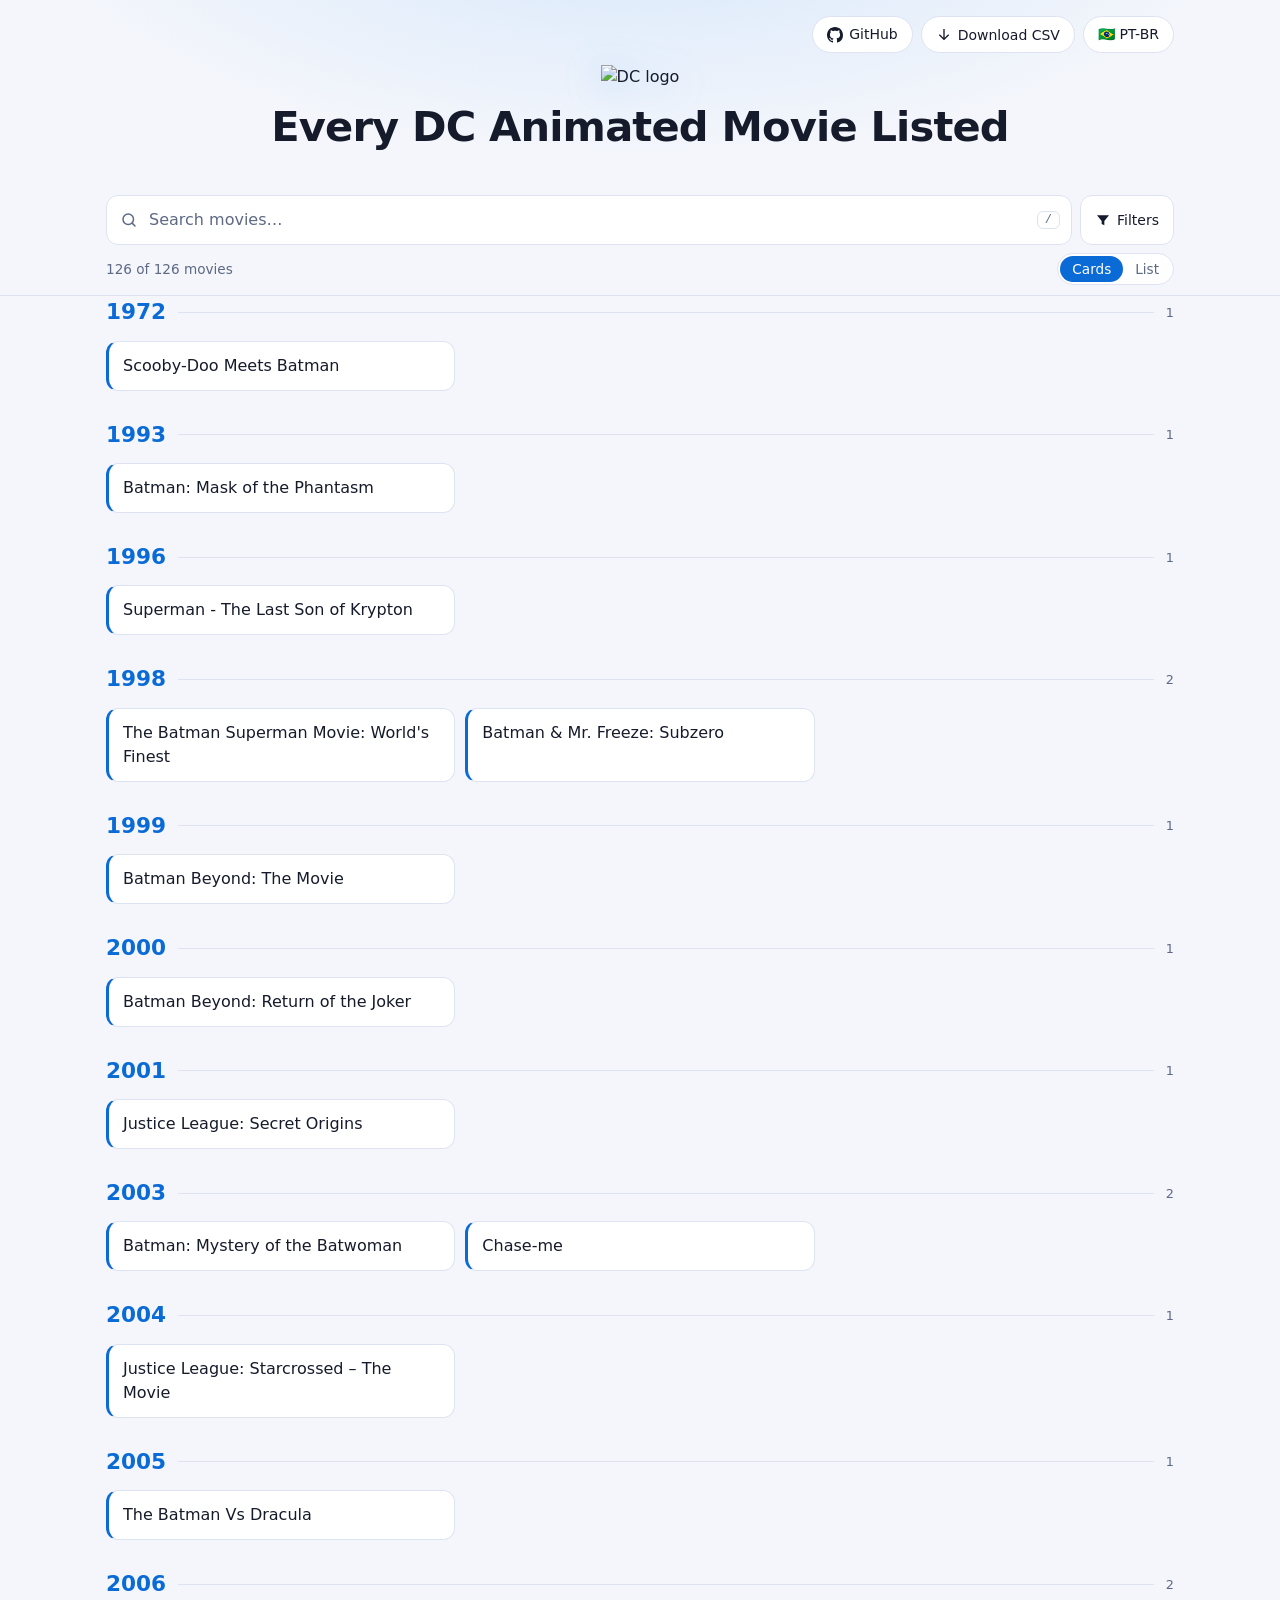
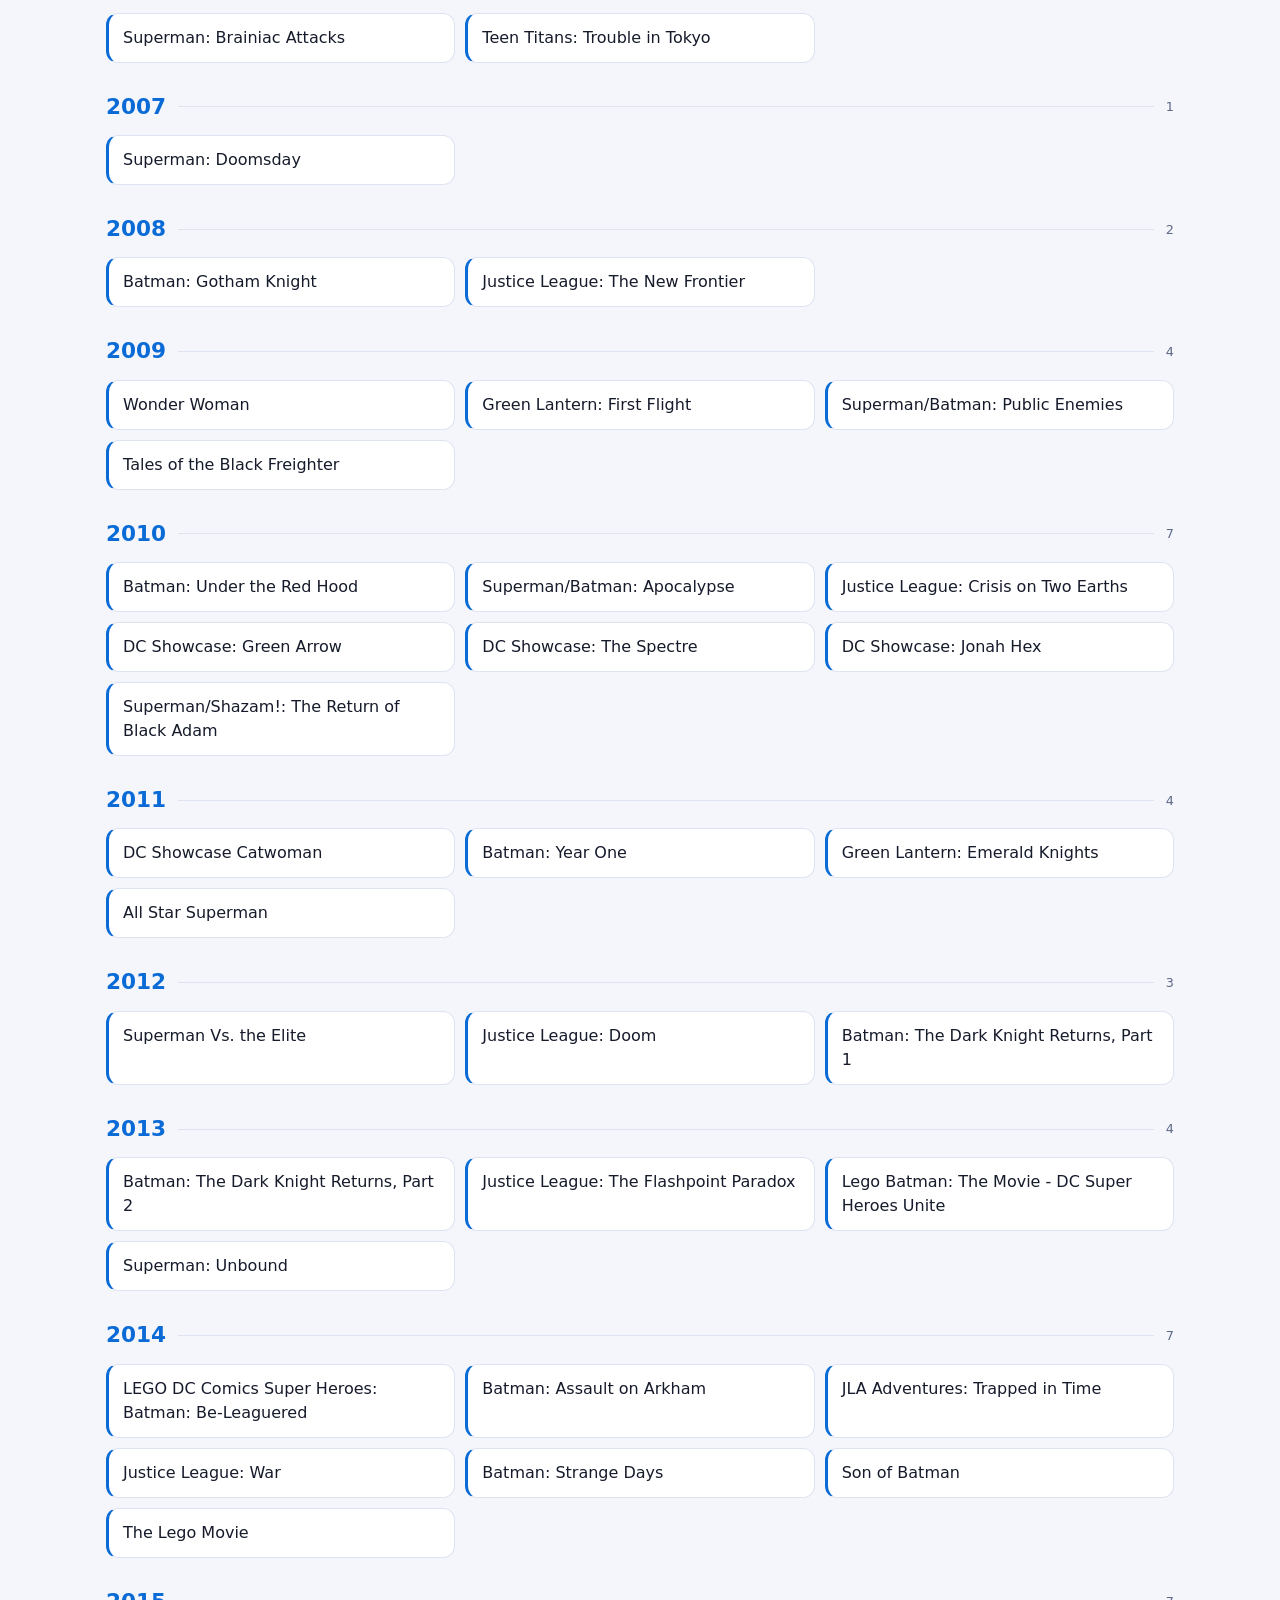
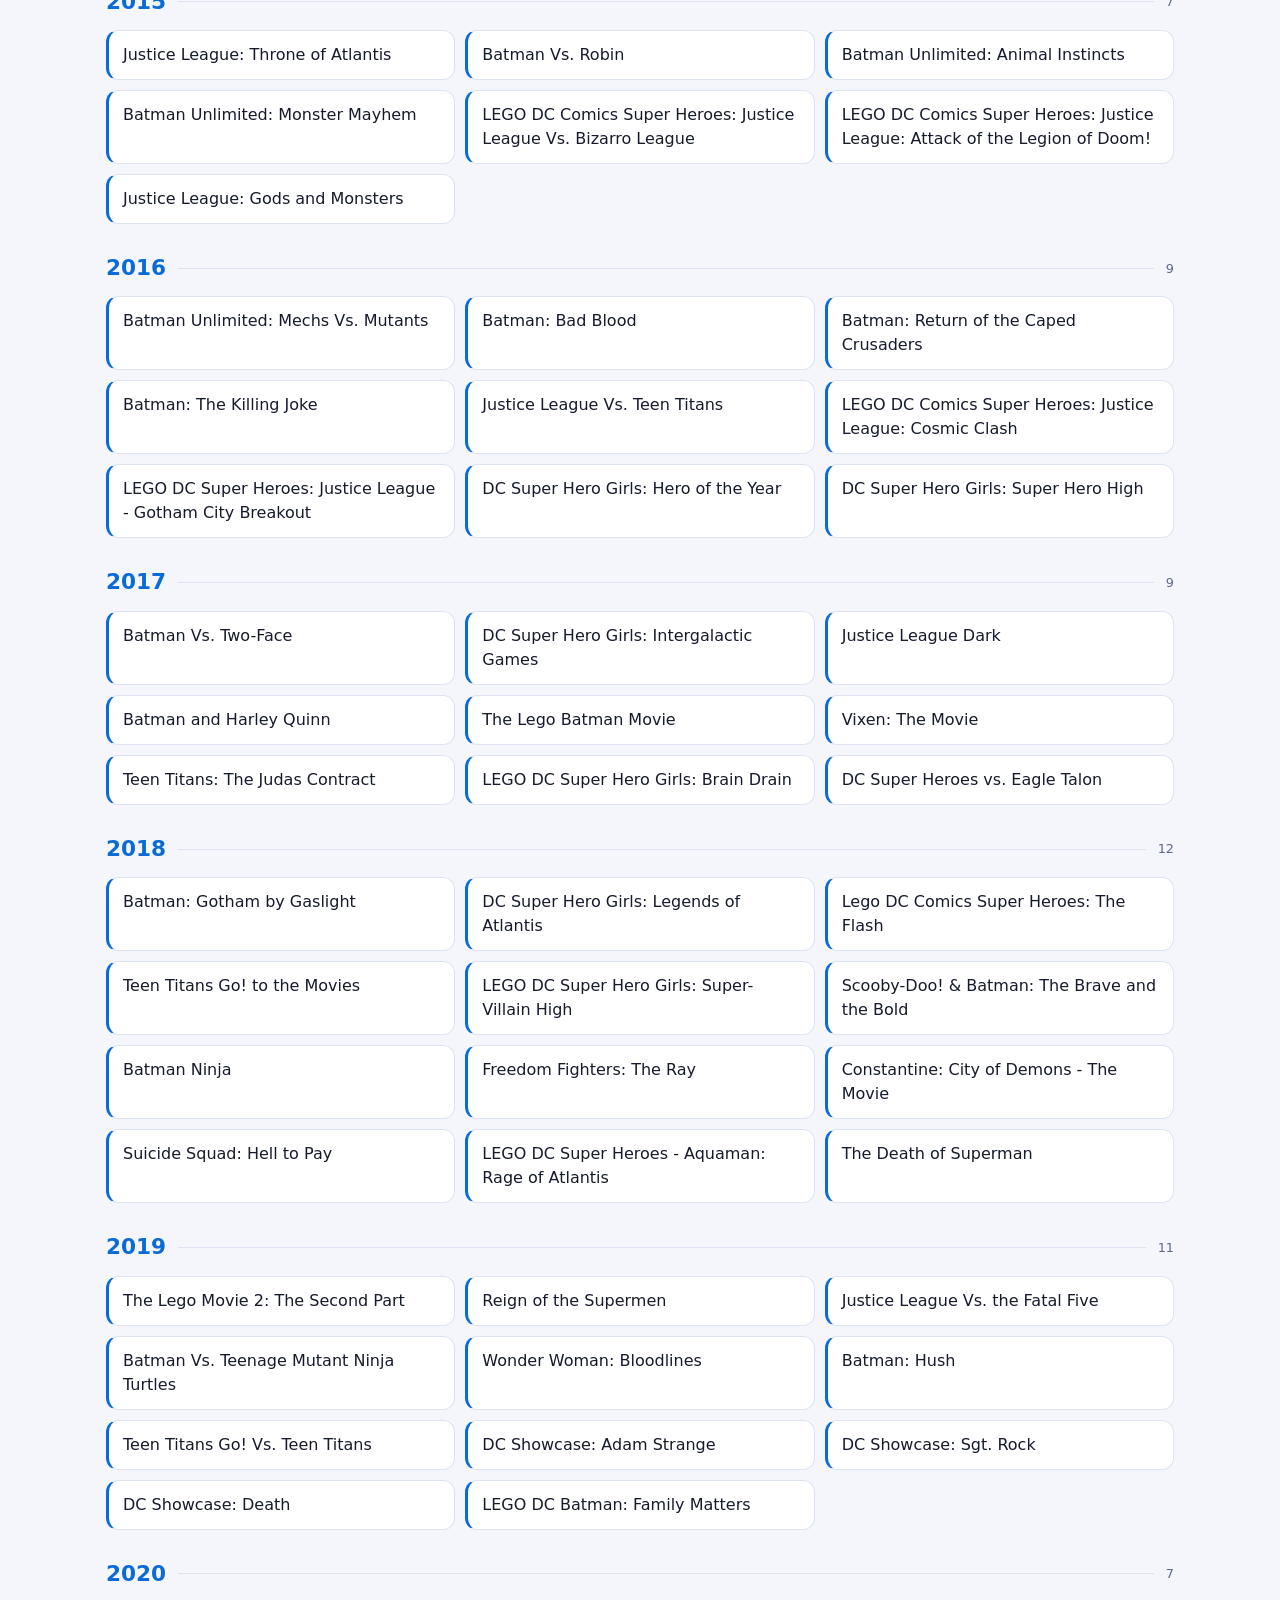
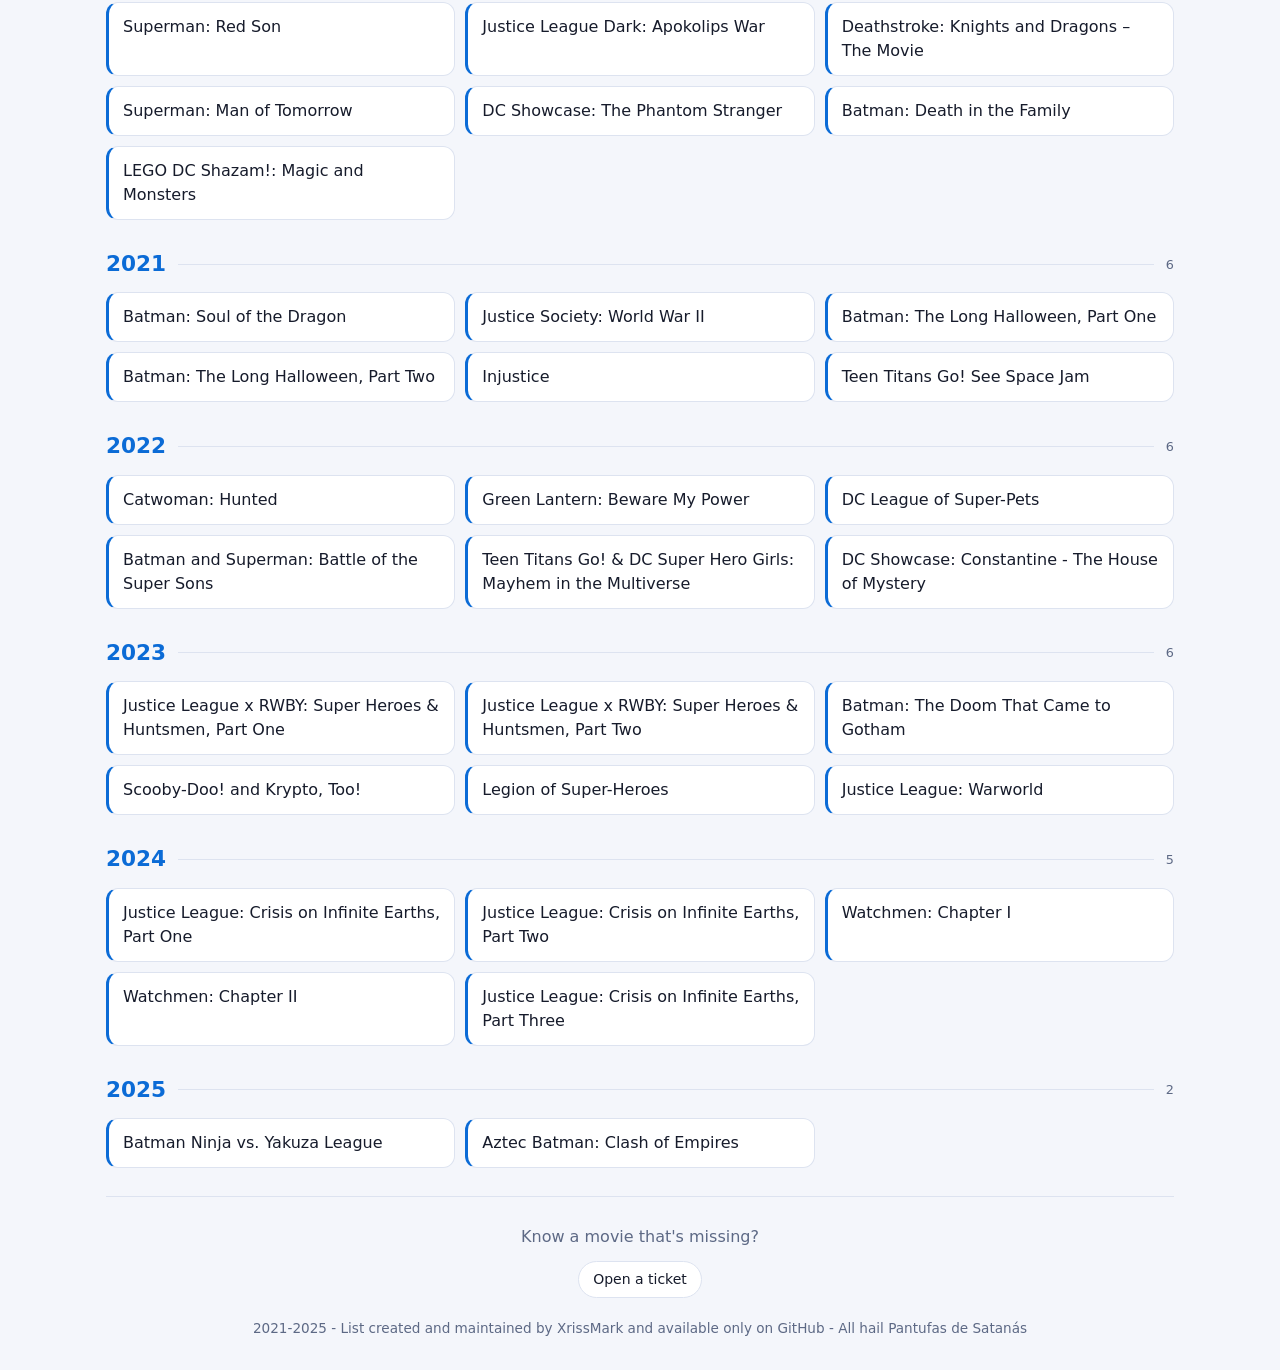
==== commit 99fc827e: "Add CSV download feature and view switching to movie listings" ====
--- a/index.html
+++ b/index.html
@@ -20,6 +20,7 @@
   <div class="wrap">
     <nav class="top">
       <a class="btn" href="https://github.com/xrissmark/DCList"><svg viewBox="0 0 16 16" aria-hidden="true"><path d="M8 0C3.58 0 0 3.58 0 8c0 3.54 2.29 6.53 5.47 7.59.4.07.55-.17.55-.38 0-.19-.01-.82-.01-1.49-2.01.37-2.53-.49-2.69-.94-.09-.23-.48-.94-.82-1.13-.28-.15-.68-.52-.01-.53.63-.01 1.08.58 1.23.82.72 1.21 1.87.87 2.33.66.07-.52.28-.87.51-1.07-1.78-.2-3.64-.89-3.64-3.95 0-.87.31-1.59.82-2.15-.08-.2-.36-1.02.08-2.12 0 0 .67-.21 2.2.82.64-.18 1.32-.27 2-.27s1.36.09 2 .27c1.53-1.04 2.2-.82 2.2-.82.44 1.1.16 1.92.08 2.12.51.56.82 1.27.82 2.15 0 3.07-1.87 3.75-3.65 3.95.29.25.54.73.54 1.48 0 1.07-.01 1.93-.01 2.2 0 .21.15.46.55.38A8.01 8.01 0 0 0 16 8c0-4.42-3.58-8-8-8z"/></svg> GitHub</a>
+      <button class="btn" id="download" type="button" data-file="dc-animated-movies.csv" data-sep=","><svg viewBox="0 0 24 24" aria-hidden="true"><path d="M11 3h2v13.2l5.3-5.3 1.4 1.4L12 20l-7.7-7.7 1.4-1.4 5.3 5.3z"/></svg> Download CSV</button>
       <a class="btn" href="ptbr.html" hreflang="pt-BR" title="Ver em português">🇧🇷 PT-BR</a>
     </nav>
     <header class="hero">
@@ -51,7 +52,13 @@
       </div>
       <div class="meta">
         <span id="count" aria-live="polite" data-of="of" data-unit="movies"></span>
-        <button class="btn" id="clear" type="button" hidden>Remove filters</button>
+        <div class="meta-right">
+          <button class="btn" id="clear" type="button" hidden>Remove filters</button>
+          <div class="switch" id="views" role="group" aria-label="View">
+            <button type="button" data-view="cards" aria-pressed="true">Cards</button>
+            <button type="button" data-view="list" aria-pressed="false">List</button>
+          </div>
+        </div>
       </div>
     </div>
   </div>
@@ -333,6 +340,12 @@
         <li data-heroes="batman">Aztec Batman: Clash of Empires</li>
       </ul>
     </section>
+    <table class="sheet" id="sheet" aria-label="Movie list" hidden>
+      <thead>
+        <tr><th scope="col">Year</th><th scope="col">Title</th><th scope="col">Tags</th></tr>
+      </thead>
+      <tbody></tbody>
+    </table>
     <p class="empty" id="empty" hidden>No movies found.</p>
   </main>
 
--- a/css/style.css
+++ b/css/style.css
@@ -25,9 +25,9 @@
 a:hover{text-decoration:underline}
 .wrap{max-width:1100px;margin:0 auto;padding:0 16px}
 
-.top{display:flex;justify-content:flex-end;gap:8px;padding:16px 0 0}
+.top{display:flex;flex-wrap:wrap;justify-content:flex-end;gap:8px;padding:16px 0 0}
 .btn{display:inline-flex;align-items:center;gap:6px;padding:7px 14px;border:1px solid var(--line);
-  border-radius:999px;background:var(--bg2);color:var(--text);font-size:.875rem;cursor:pointer;
+  border-radius:999px;background:var(--bg2);color:var(--text);font-family:inherit;font-size:.875rem;cursor:pointer;
   transition:border-color .15s,transform .15s}
 .btn:hover{border-color:var(--accent);text-decoration:none;transform:translateY(-1px)}
 .btn svg{width:16px;height:16px;fill:currentColor}
@@ -67,9 +67,10 @@
   color:var(--muted);font:inherit;font-size:.85rem;cursor:pointer;transition:all .15s}
 .chip:hover{color:var(--text);border-color:var(--accent)}
 .chip[aria-pressed="true"]{background:var(--accent);border-color:var(--accent);color:#fff}
-.meta{display:flex;justify-content:space-between;align-items:center;margin-top:8px;color:var(--muted);font-size:.85rem;min-height:30px}
+.meta{display:flex;justify-content:space-between;align-items:center;margin-top:8px;color:var(--muted);font-size:.85rem;min-height:30px;flex-wrap:wrap;gap:6px 12px}
+.meta-right{display:flex;flex-wrap:wrap;justify-content:flex-end;align-items:center;gap:8px;margin-left:auto}
 .meta .btn{padding:4px 12px;font-family:inherit;font-size:.8rem}
-.meta .btn:disabled{opacity:.45;cursor:default;border-color:var(--line);transform:none}
+.btn:disabled{opacity:.45;cursor:default;border-color:var(--line);transform:none}
 
 main{margin-top:20px}
 section.year{margin:0 0 28px}
@@ -81,6 +82,18 @@
   border-left:3px solid var(--accent);transition:background .15s,transform .15s,box-shadow .15s}
 .movies li:hover{background:var(--card-h);transform:translateY(-2px);box-shadow:var(--shadow)}
 mark{background:var(--mark);color:var(--mark-t);border-radius:3px;padding:0 1px}
+.sheet{width:100%;table-layout:fixed;border-collapse:separate;border-spacing:0;margin-bottom:28px;
+  border:1px solid var(--line);border-radius:12px;background:var(--card)}
+.sheet th,.sheet td{padding:9px 14px;text-align:left;vertical-align:top;border-bottom:1px solid var(--line)}
+.sheet th{position:sticky;top:var(--bar-h,0);z-index:5;background:var(--bg2);color:var(--muted);font-size:.8rem;
+  font-weight:600;letter-spacing:.04em;text-transform:uppercase}
+.sheet th:first-child{width:84px;border-top-left-radius:12px}
+.sheet th:last-child{width:36%;border-top-right-radius:12px}
+.sheet tbody tr:last-child td{border-bottom:0}
+.sheet tbody tr:hover td{background:var(--card-h)}
+.sheet td:first-child{color:var(--accent2);font-variant-numeric:tabular-nums}
+.tag{display:inline-block;margin:1px 4px 1px 0;padding:0 8px;border:1px solid var(--line);border-radius:999px;
+  color:var(--muted);font-size:.75rem;line-height:20px}
 [hidden]{display:none!important}
 .empty{text-align:center;color:var(--muted);padding:48px 0}
 
@@ -88,5 +101,6 @@
 .cta p{margin:0 0 12px}
 footer{text-align:center;color:var(--muted);font-size:.85rem;padding:12px 0 32px}
 @media (max-width:640px){.bar.open{position:static}}
-@media (max-width:520px){.hero img{width:96px;height:96px}ul.movies{grid-template-columns:1fr}.search kbd{display:none}}
+@media (max-width:520px){.hero img{width:96px;height:96px}ul.movies{grid-template-columns:1fr}.search kbd{display:none}
+  .sheet th,.sheet td{padding:8px}.sheet th:first-child{width:56px}.sheet th:last-child{width:38%}}
 @media (prefers-reduced-motion:reduce){*{transition:none!important;scroll-behavior:auto!important}}
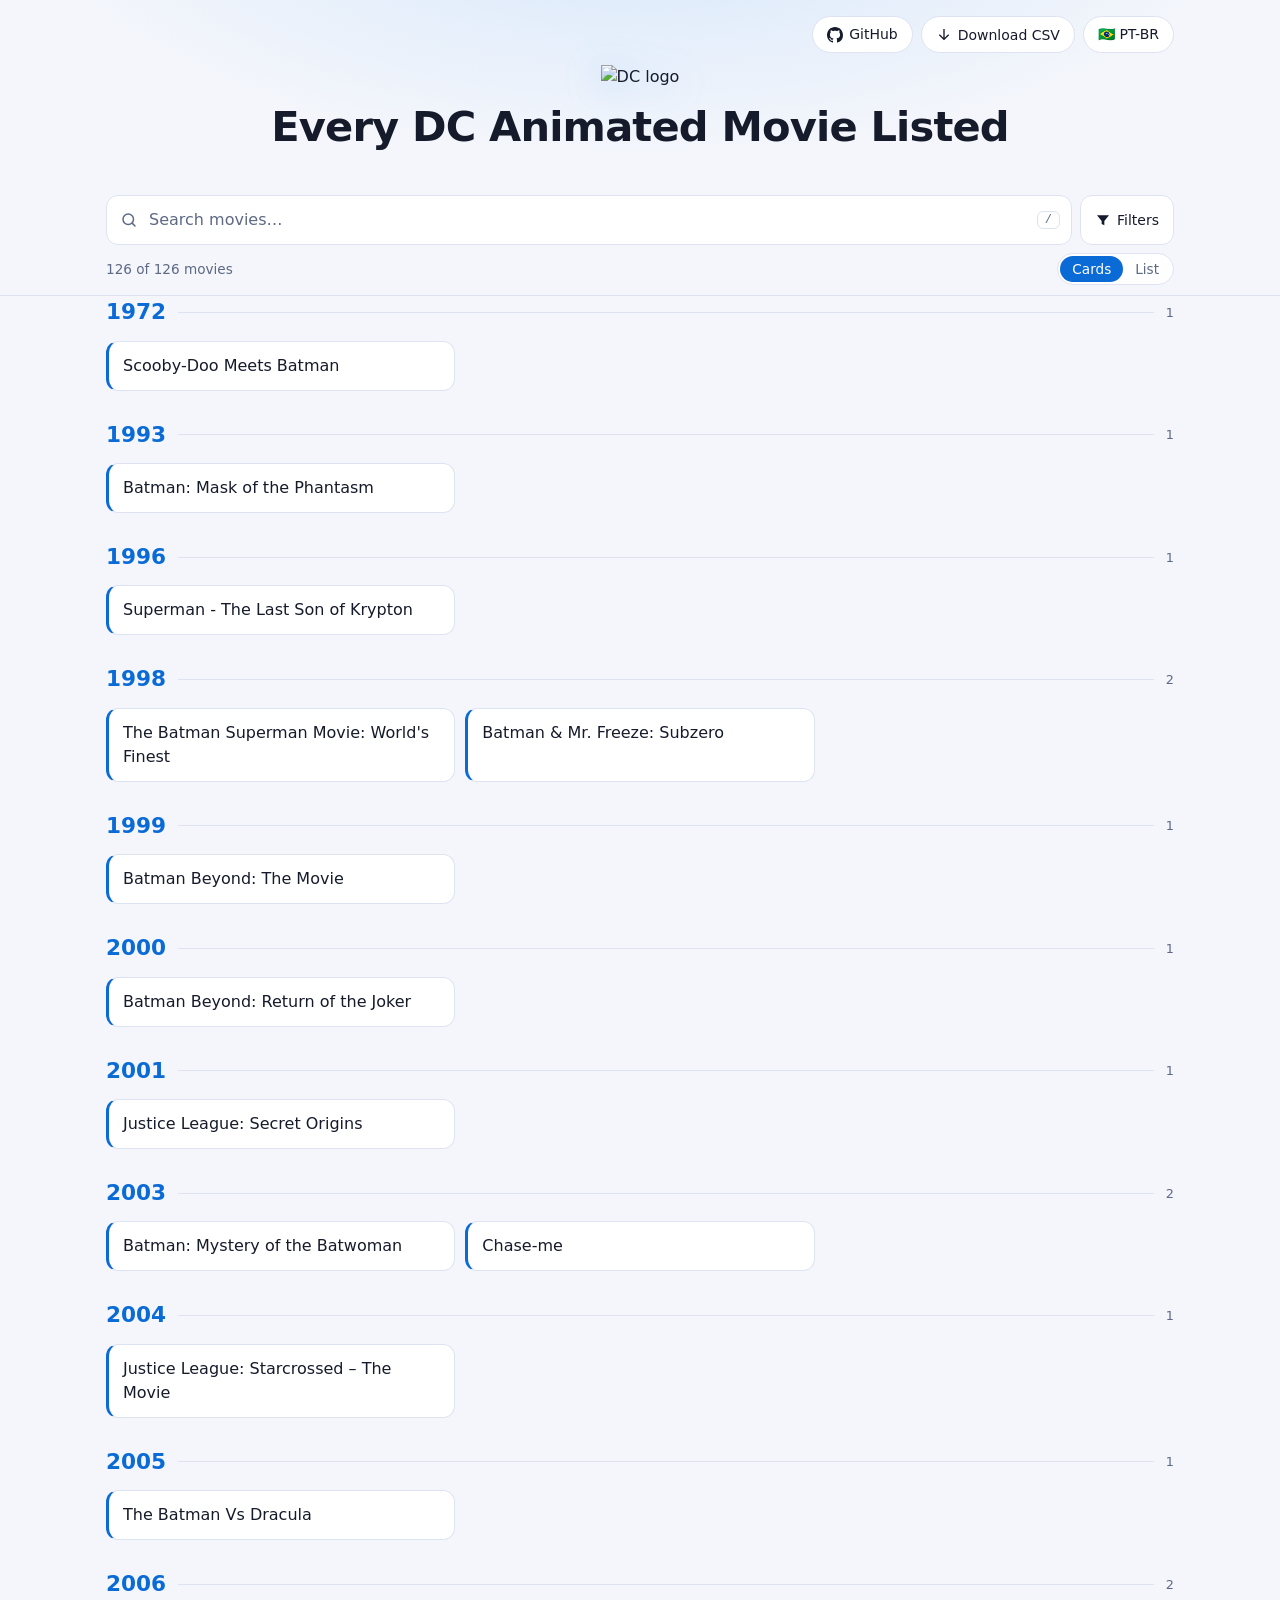
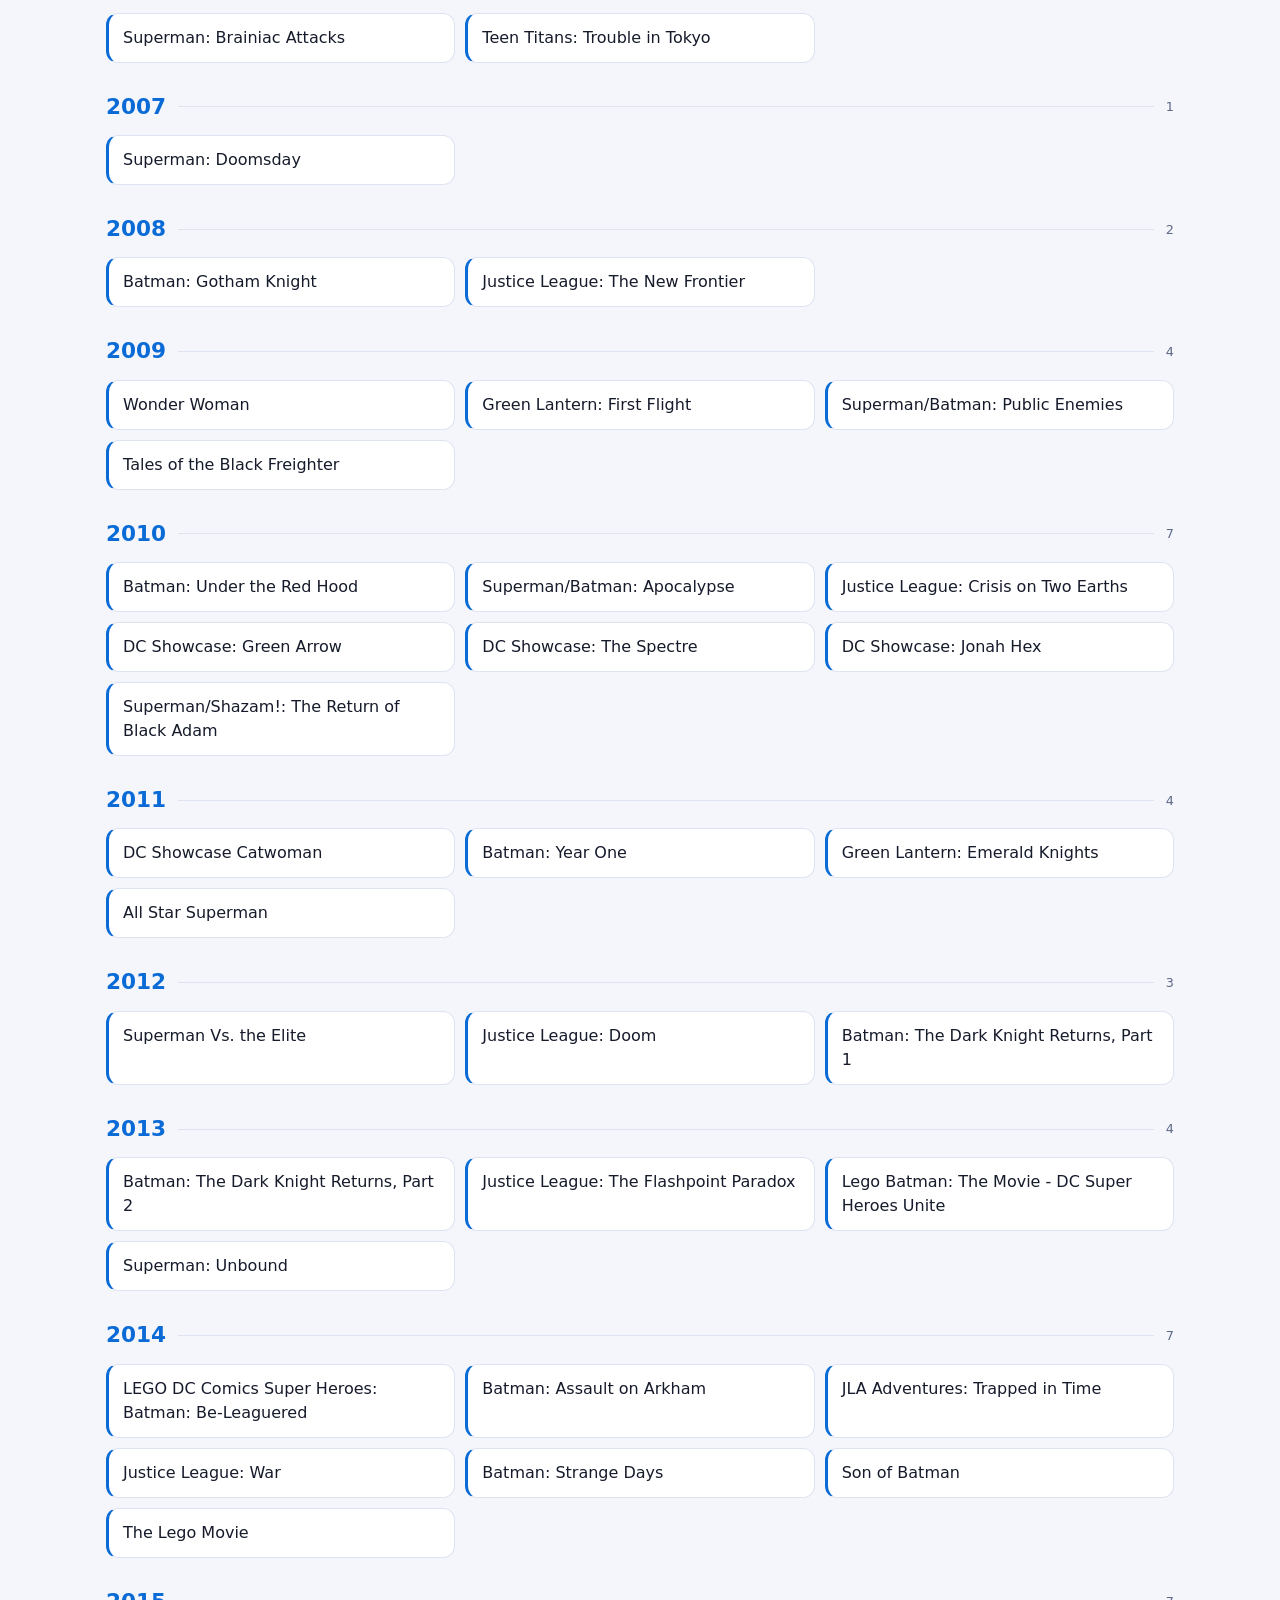
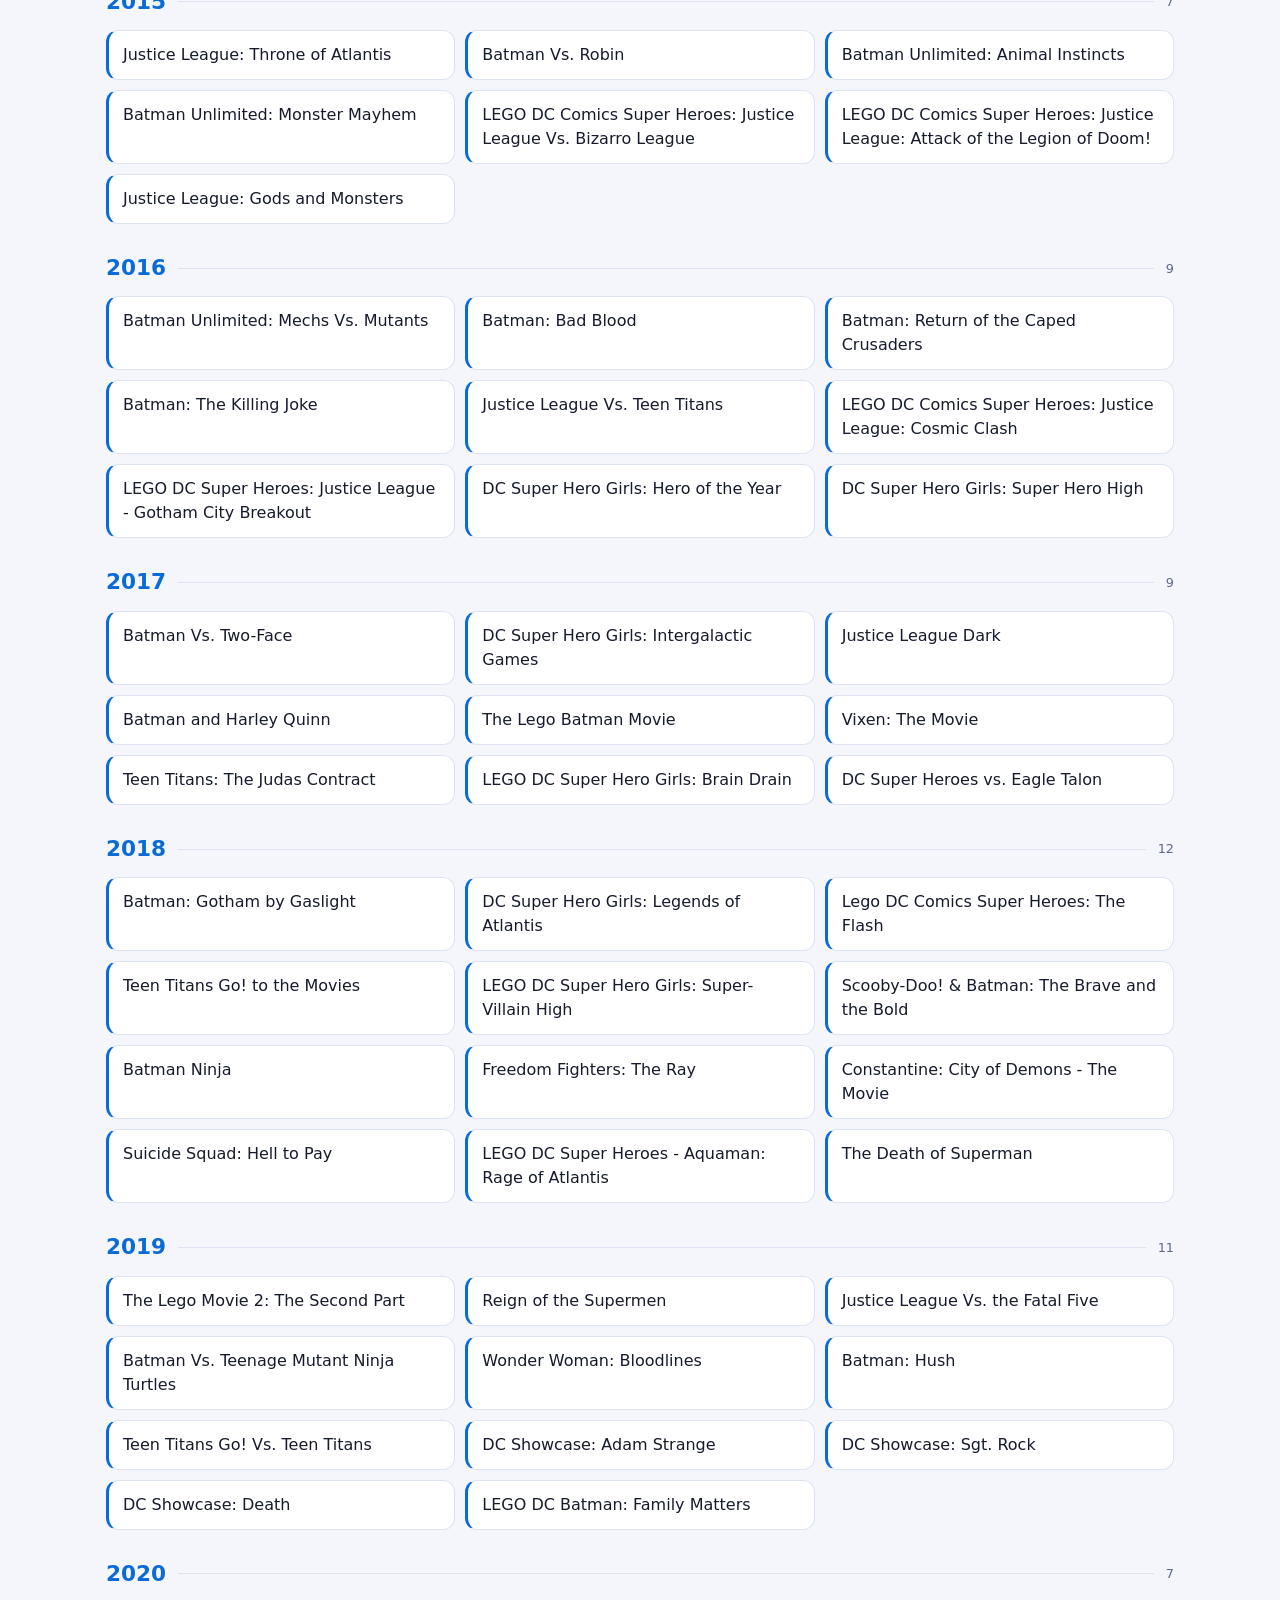
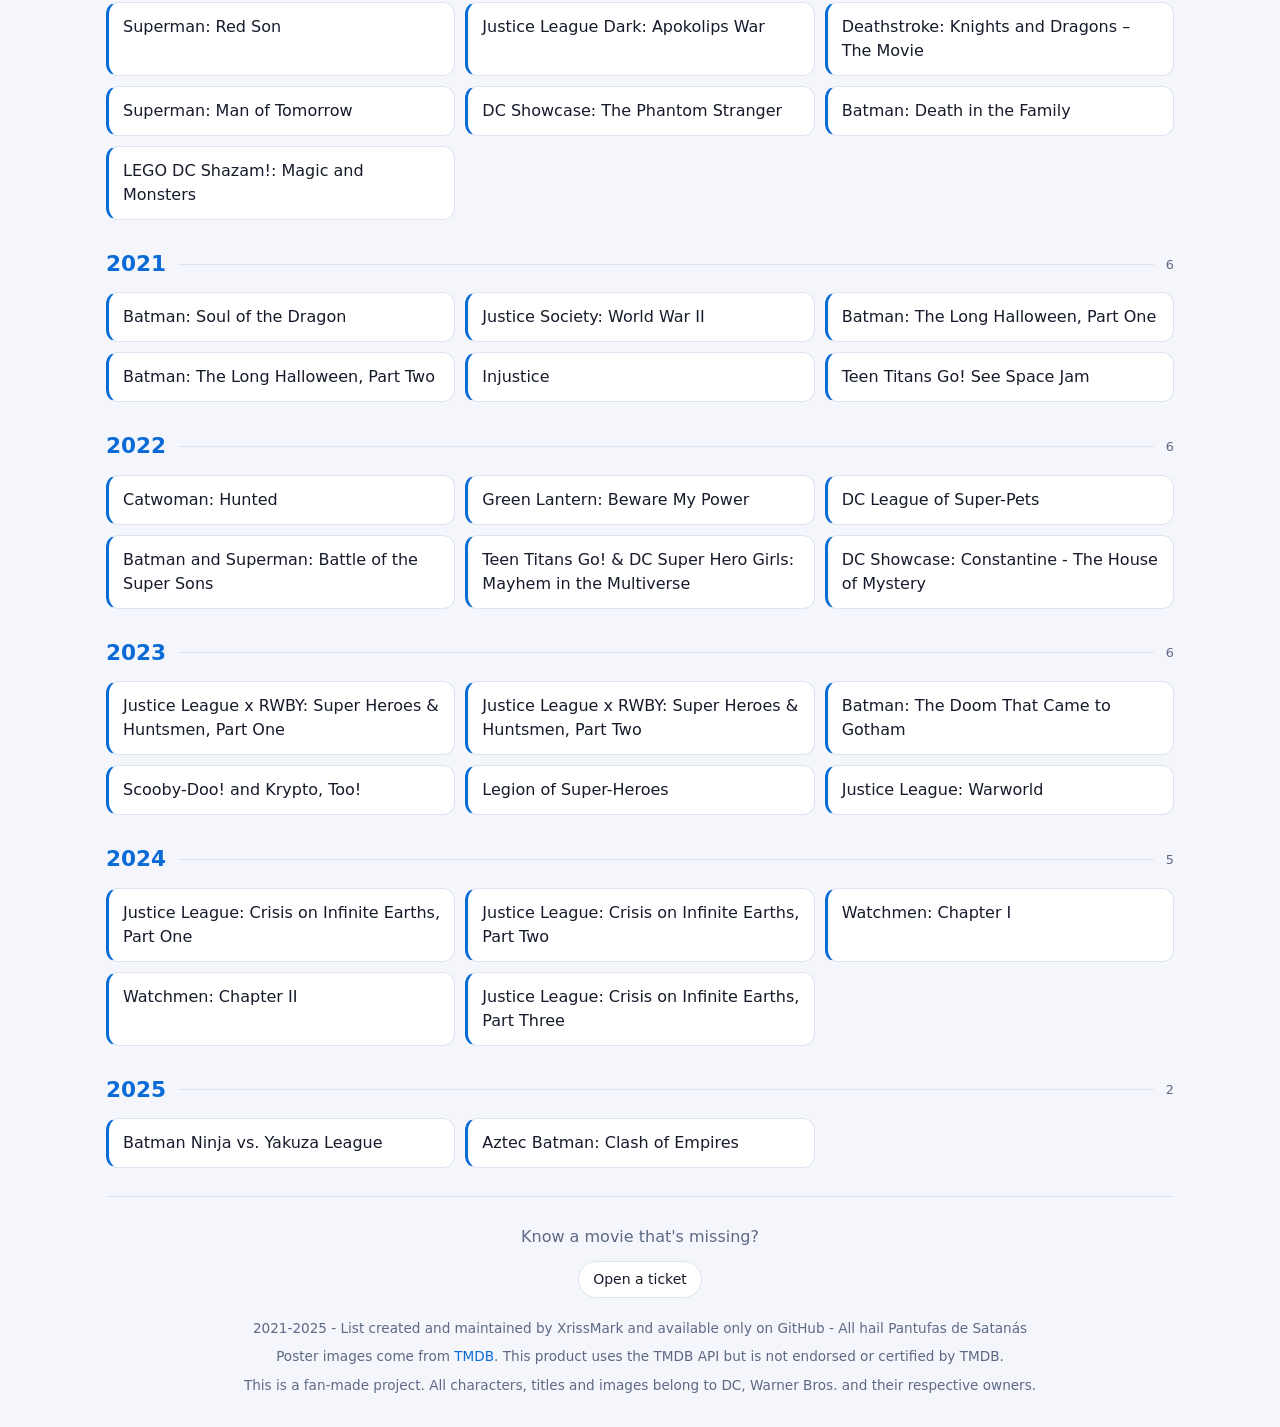
==== commit 5001d236: "Add script to fetch movie posters from TMDB - Created `fetch-posters.mjs` to download US posters for" ====
--- a/index.html
+++ b/index.html
@@ -354,7 +354,11 @@
       <p>Know a movie that's missing?</p>
       <a class="btn" href="https://github.com/xrissmark/DCList/issues">Open a ticket</a>
     </div>
-    <footer>2021-2025 - List created and maintained by XrissMark and available only on GitHub - All hail Pantufas de Satanás</footer>
+    <footer>
+      2021-2025 - List created and maintained by XrissMark and available only on GitHub - All hail Pantufas de Satanás
+      <p>Poster images come from <a href="https://www.themoviedb.org/">TMDB</a>. This product uses the TMDB API but is not endorsed or certified by TMDB.</p>
+      <p>This is a fan-made project. All characters, titles and images belong to DC, Warner Bros. and their respective owners.</p>
+    </footer>
   </div>
 </body>
 </html>
--- a/css/style.css
+++ b/css/style.css
@@ -100,6 +100,7 @@
 .cta{text-align:center;border-top:1px solid var(--line);padding:28px 0 8px;color:var(--muted)}
 .cta p{margin:0 0 12px}
 footer{text-align:center;color:var(--muted);font-size:.85rem;padding:12px 0 32px}
+footer p{margin:8px 0 0}
 @media (max-width:640px){.bar.open{position:static}}
 @media (max-width:520px){.hero img{width:96px;height:96px}ul.movies{grid-template-columns:1fr}.search kbd{display:none}
   .sheet th,.sheet td{padding:8px}.sheet th:first-child{width:56px}.sheet th:last-child{width:38%}}
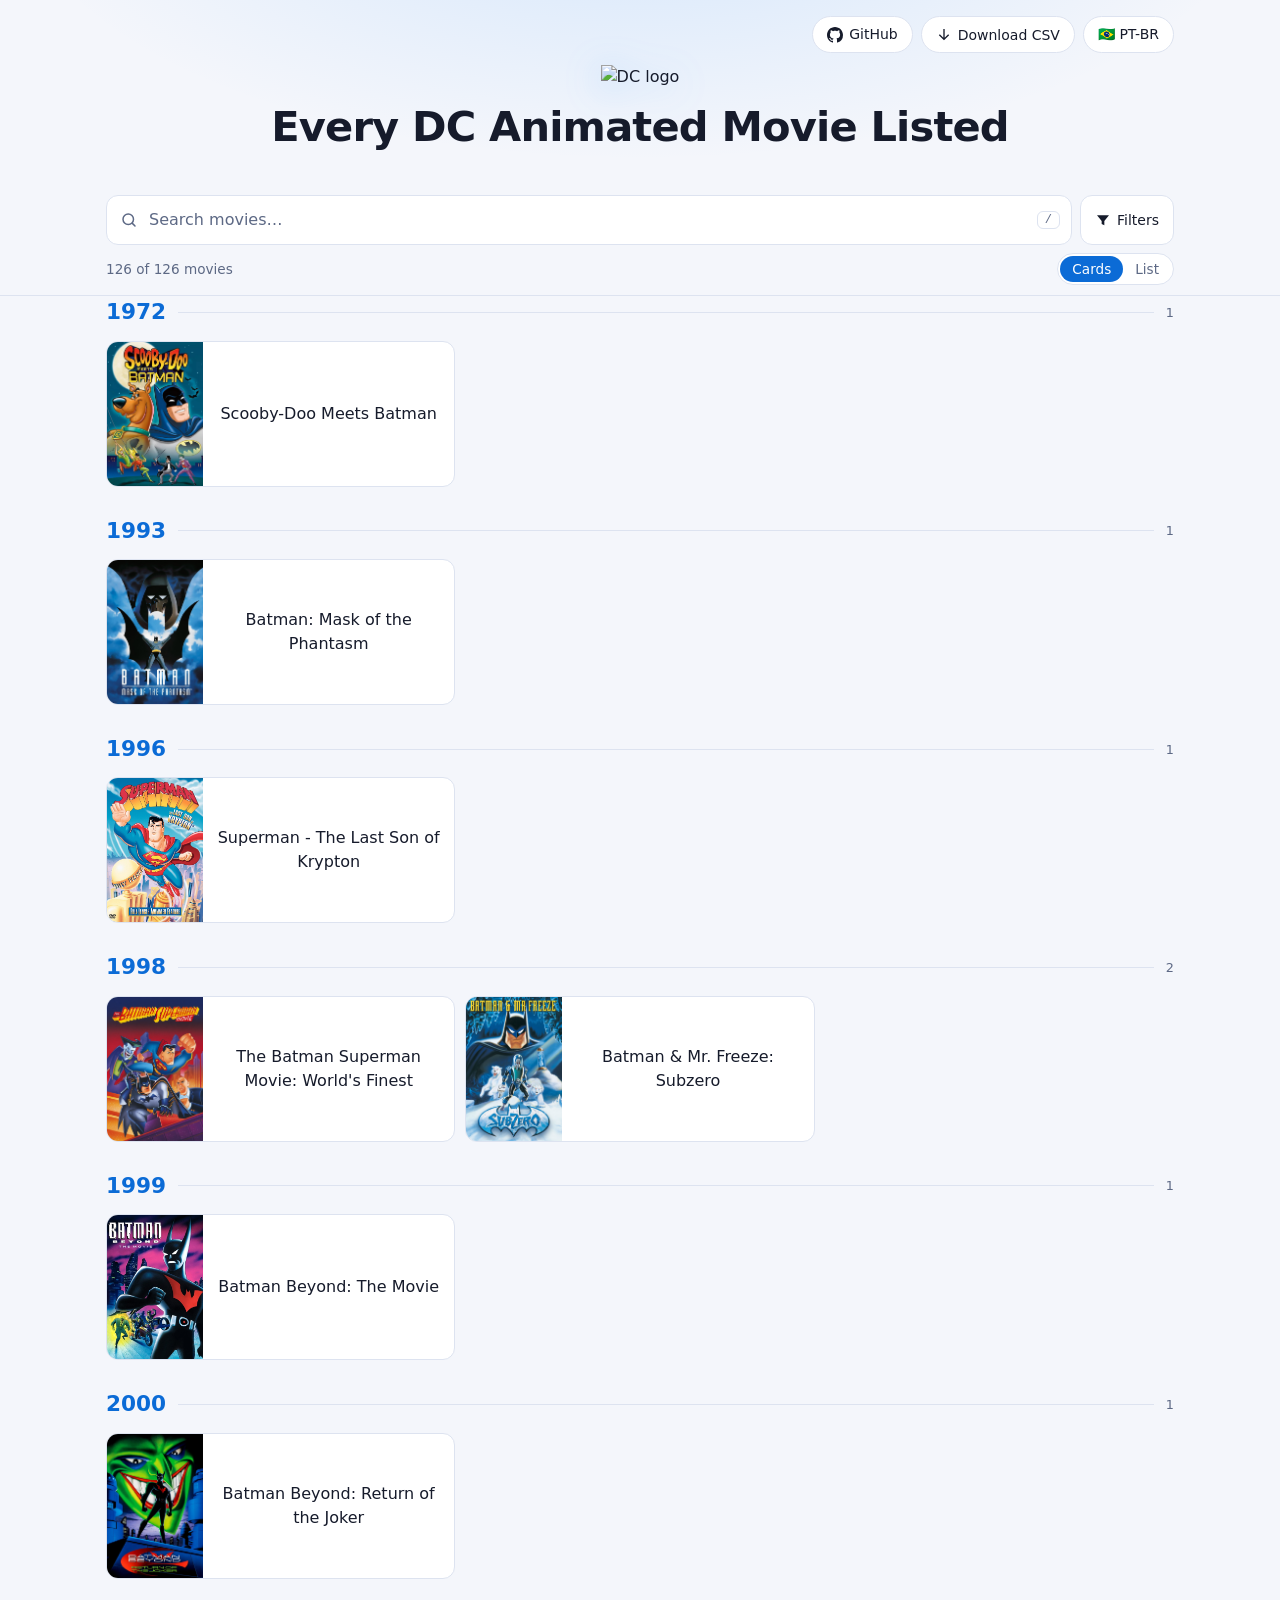
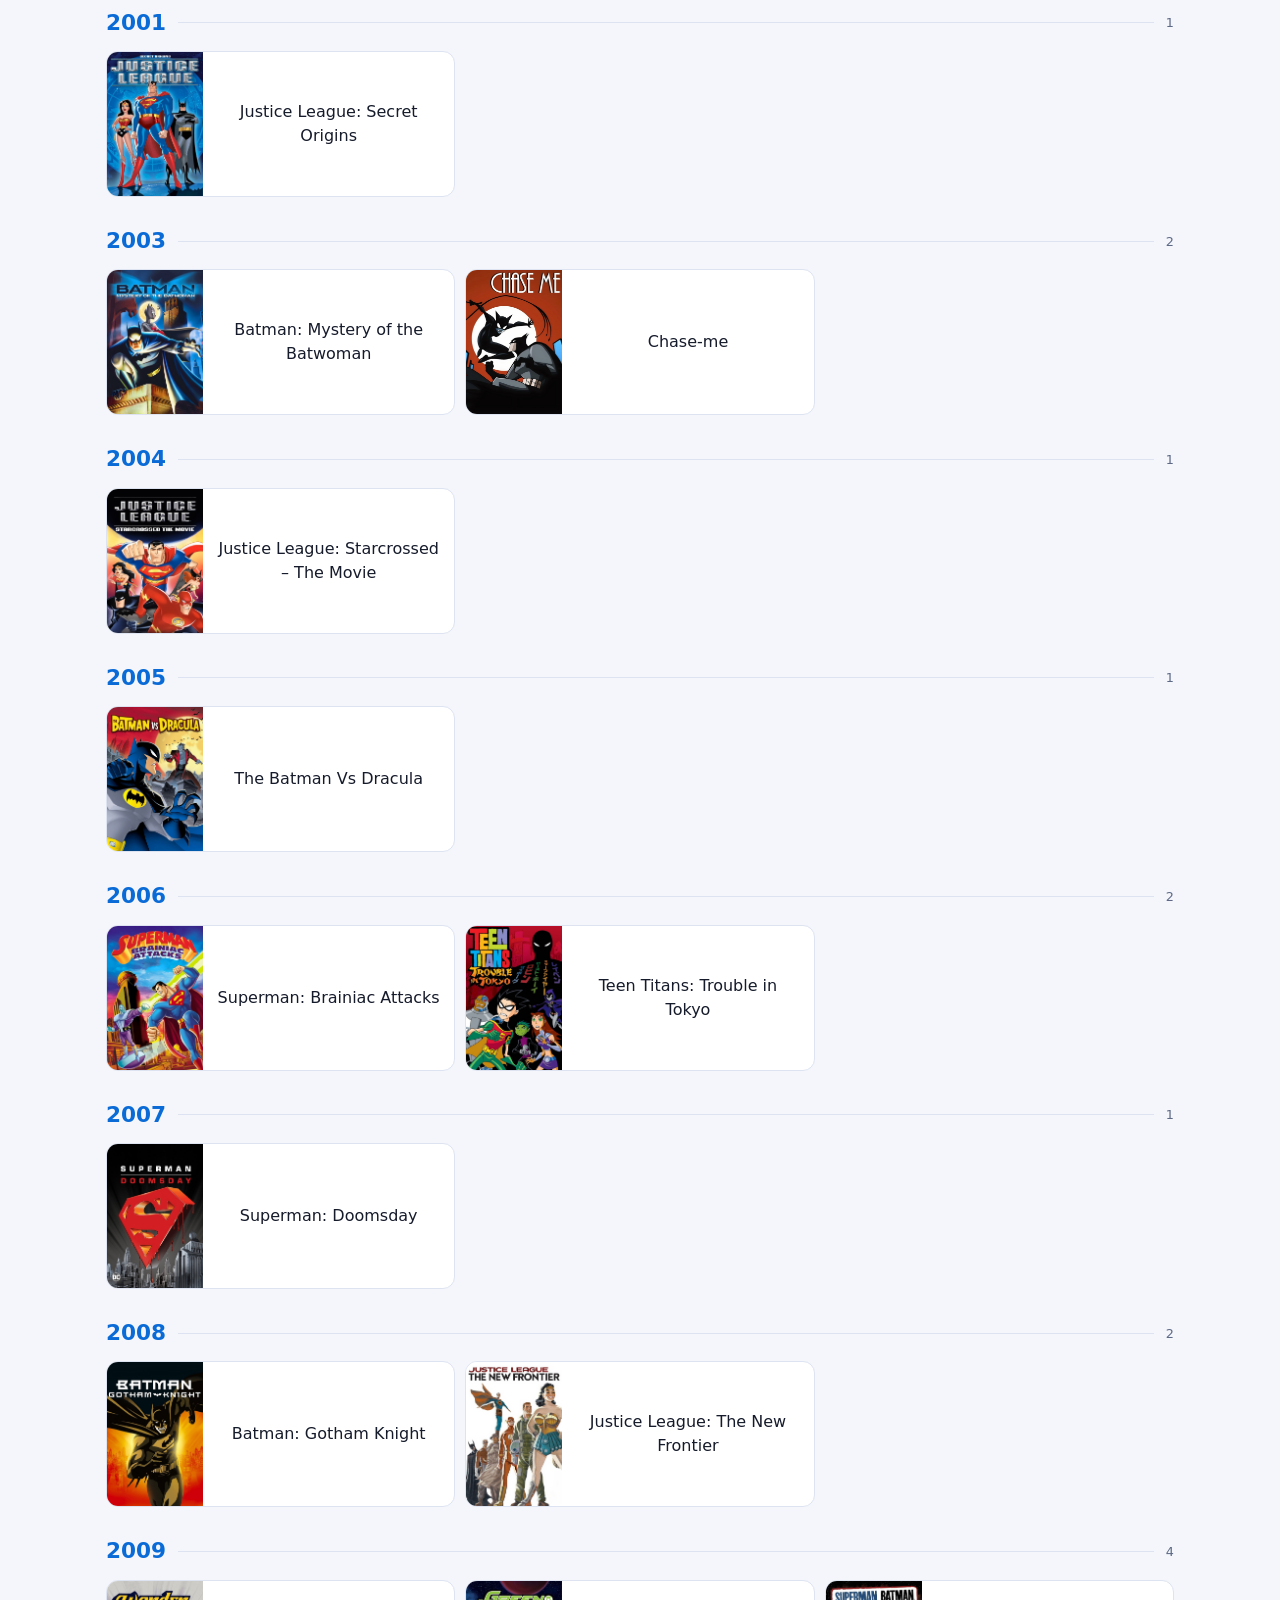
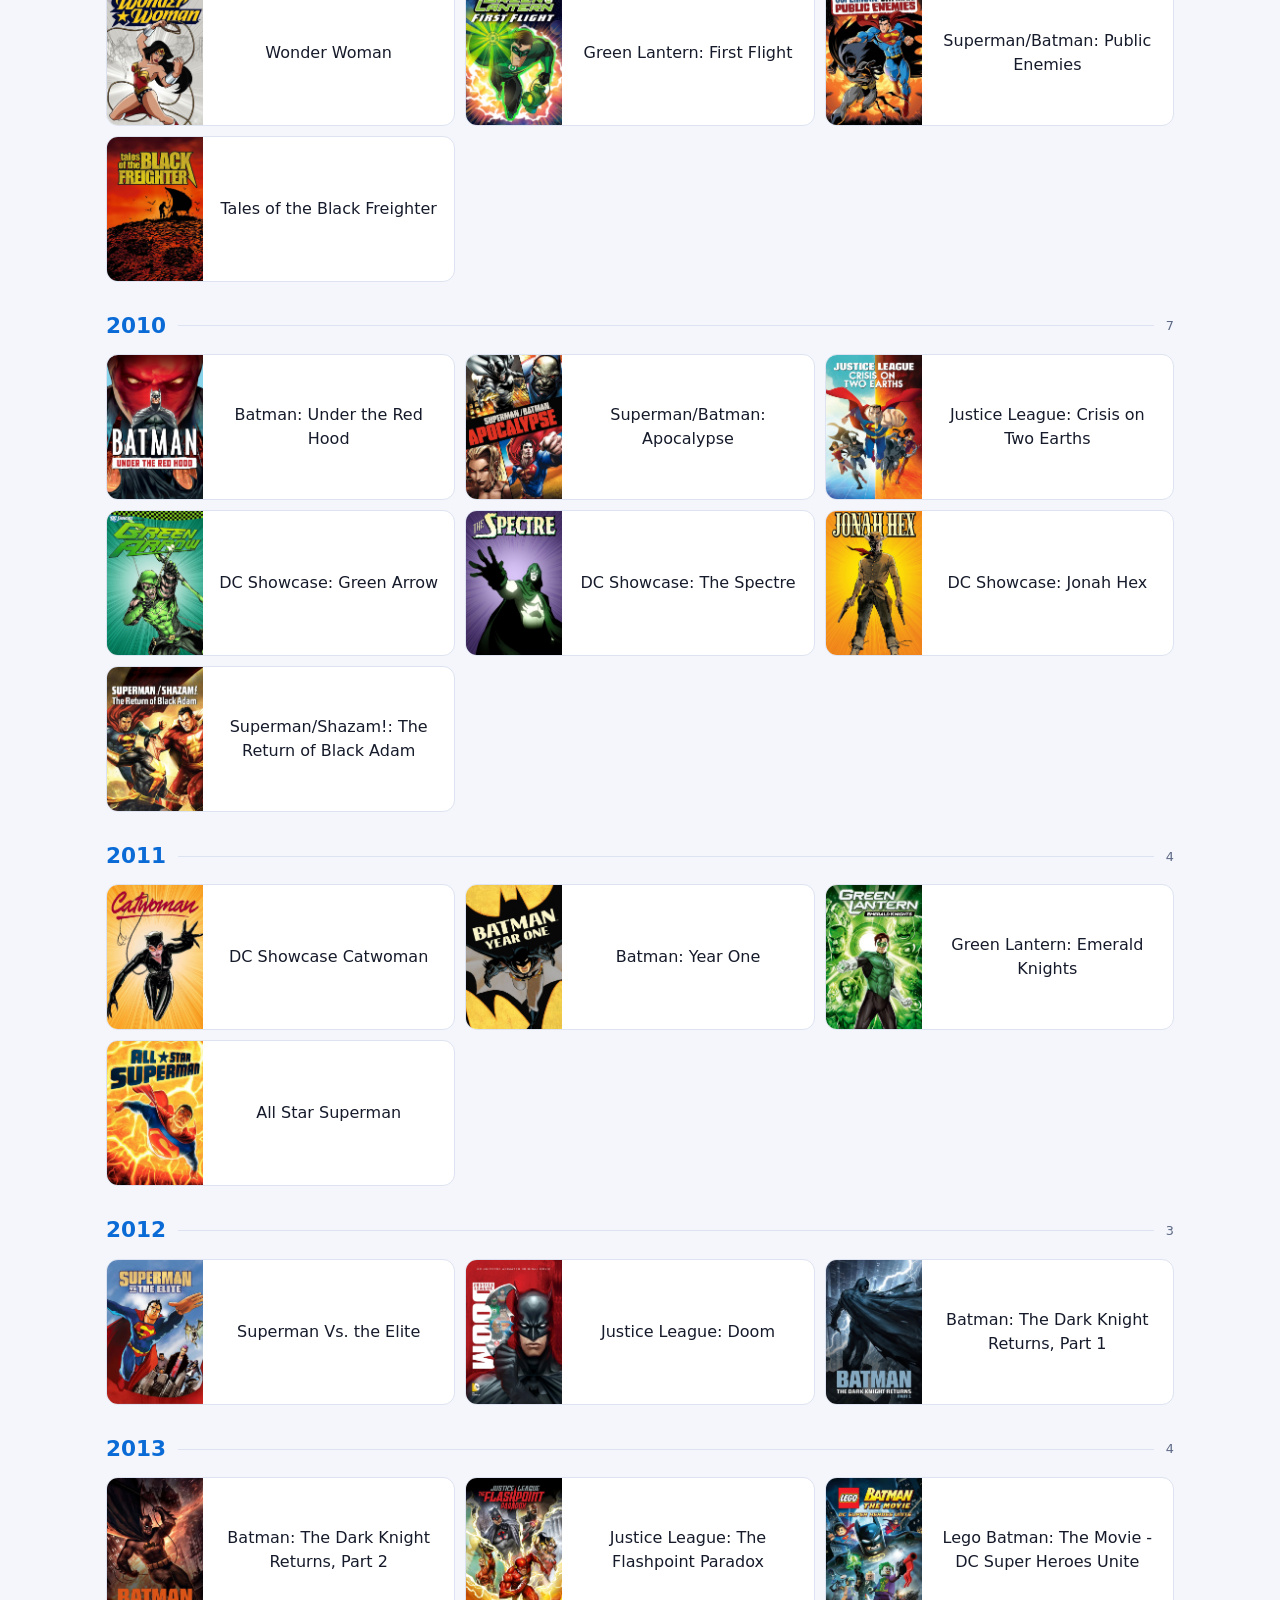
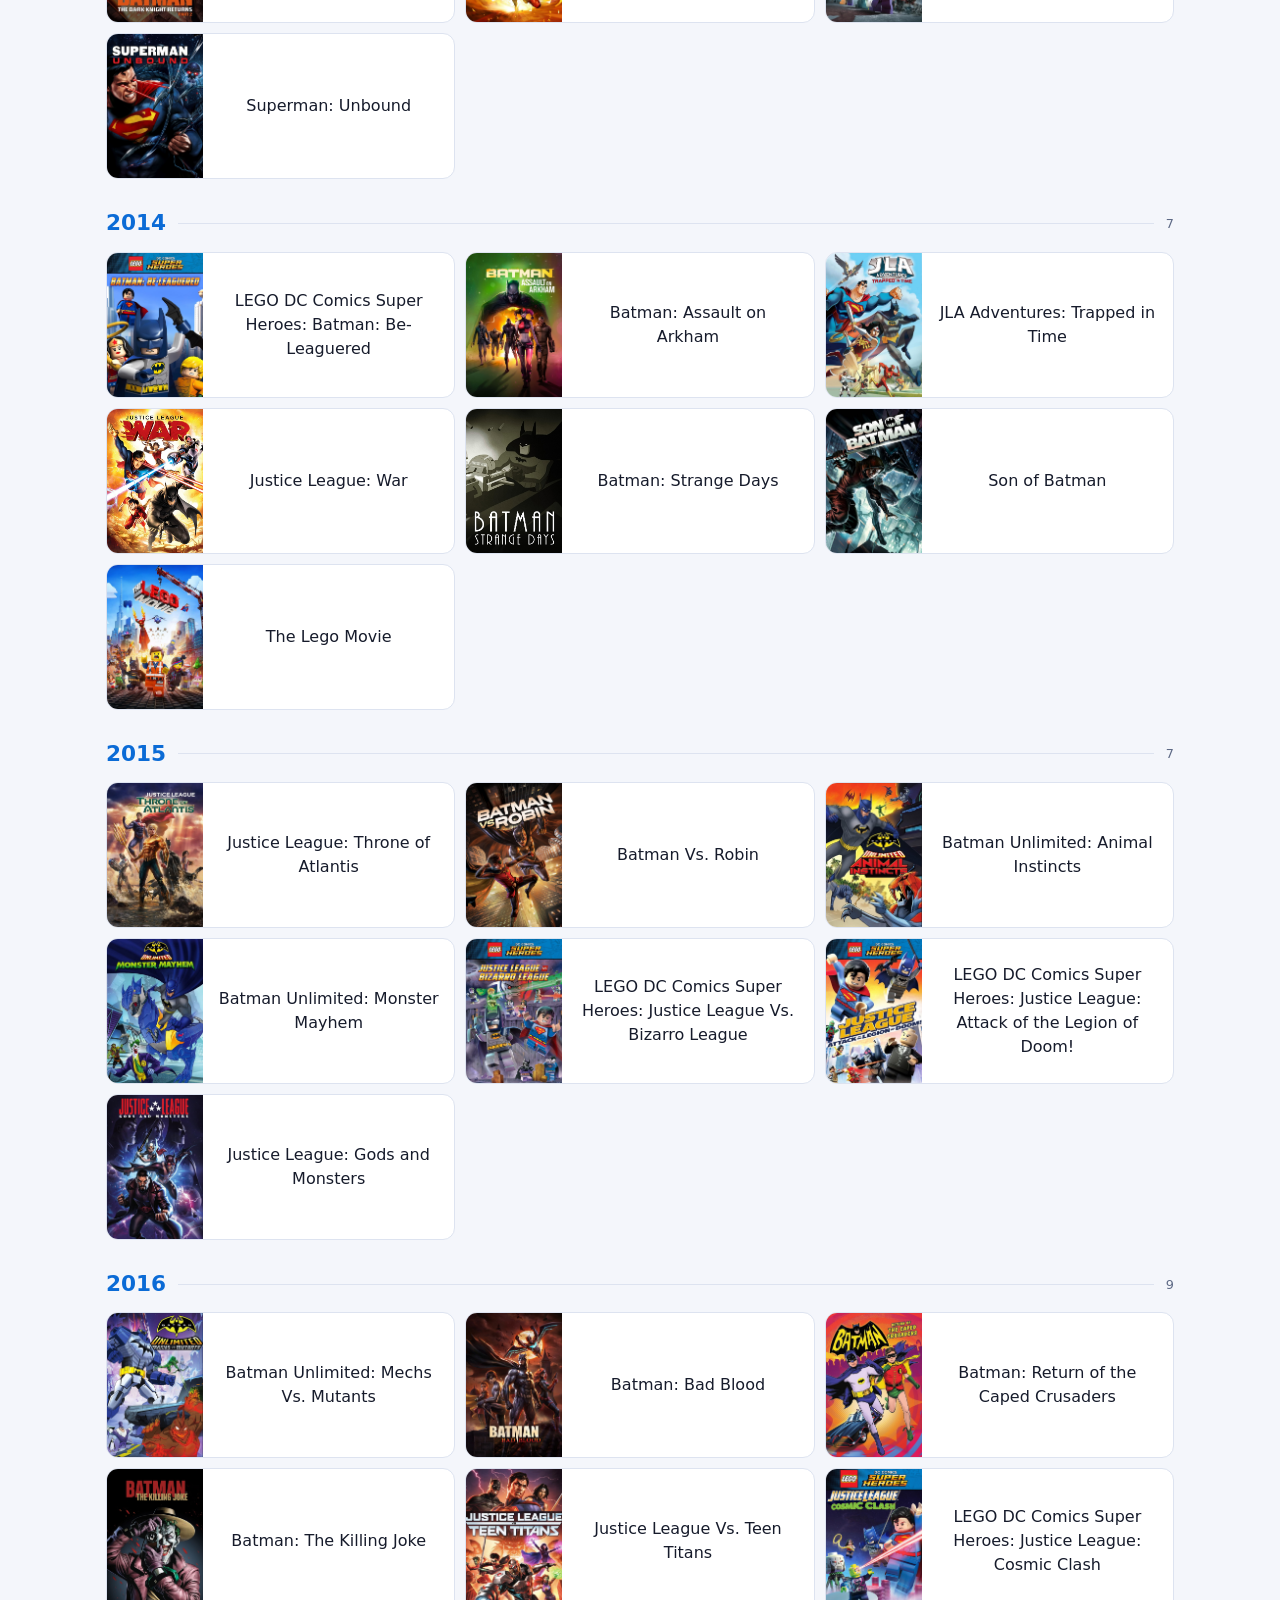
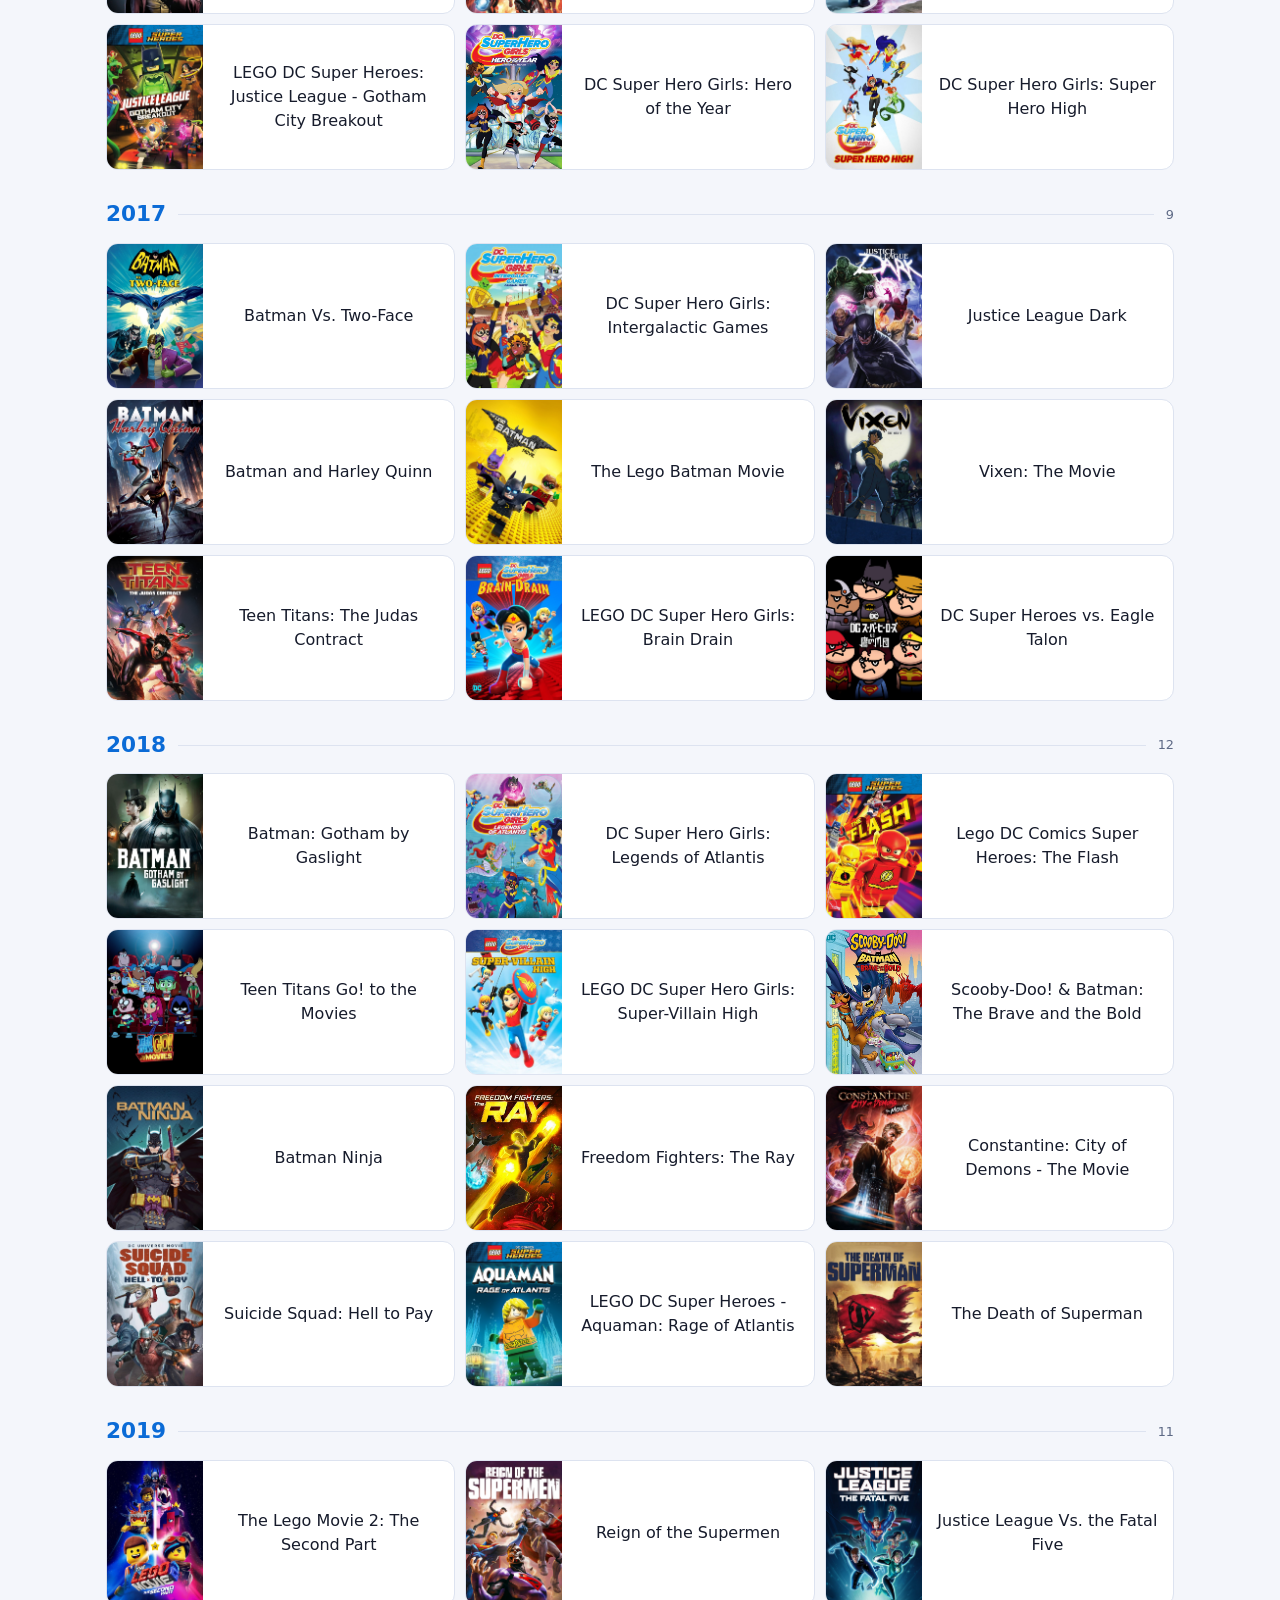
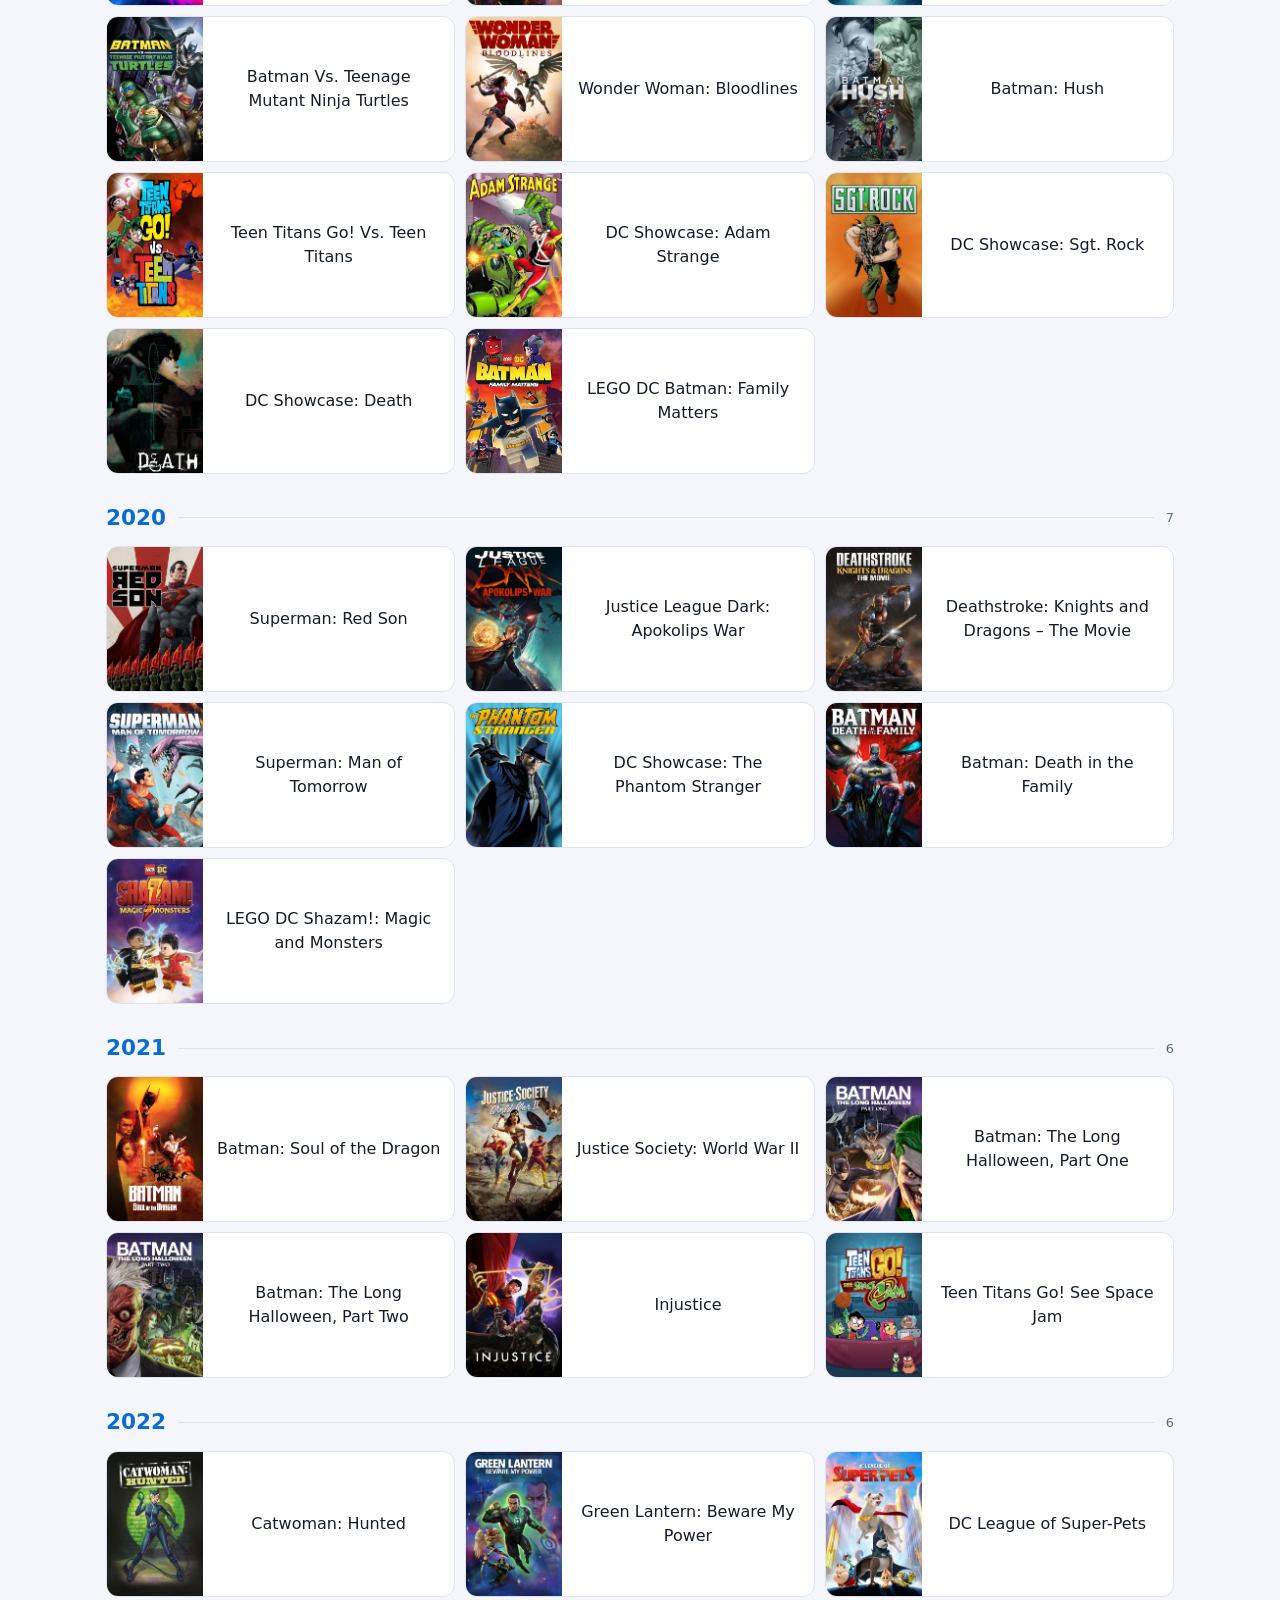
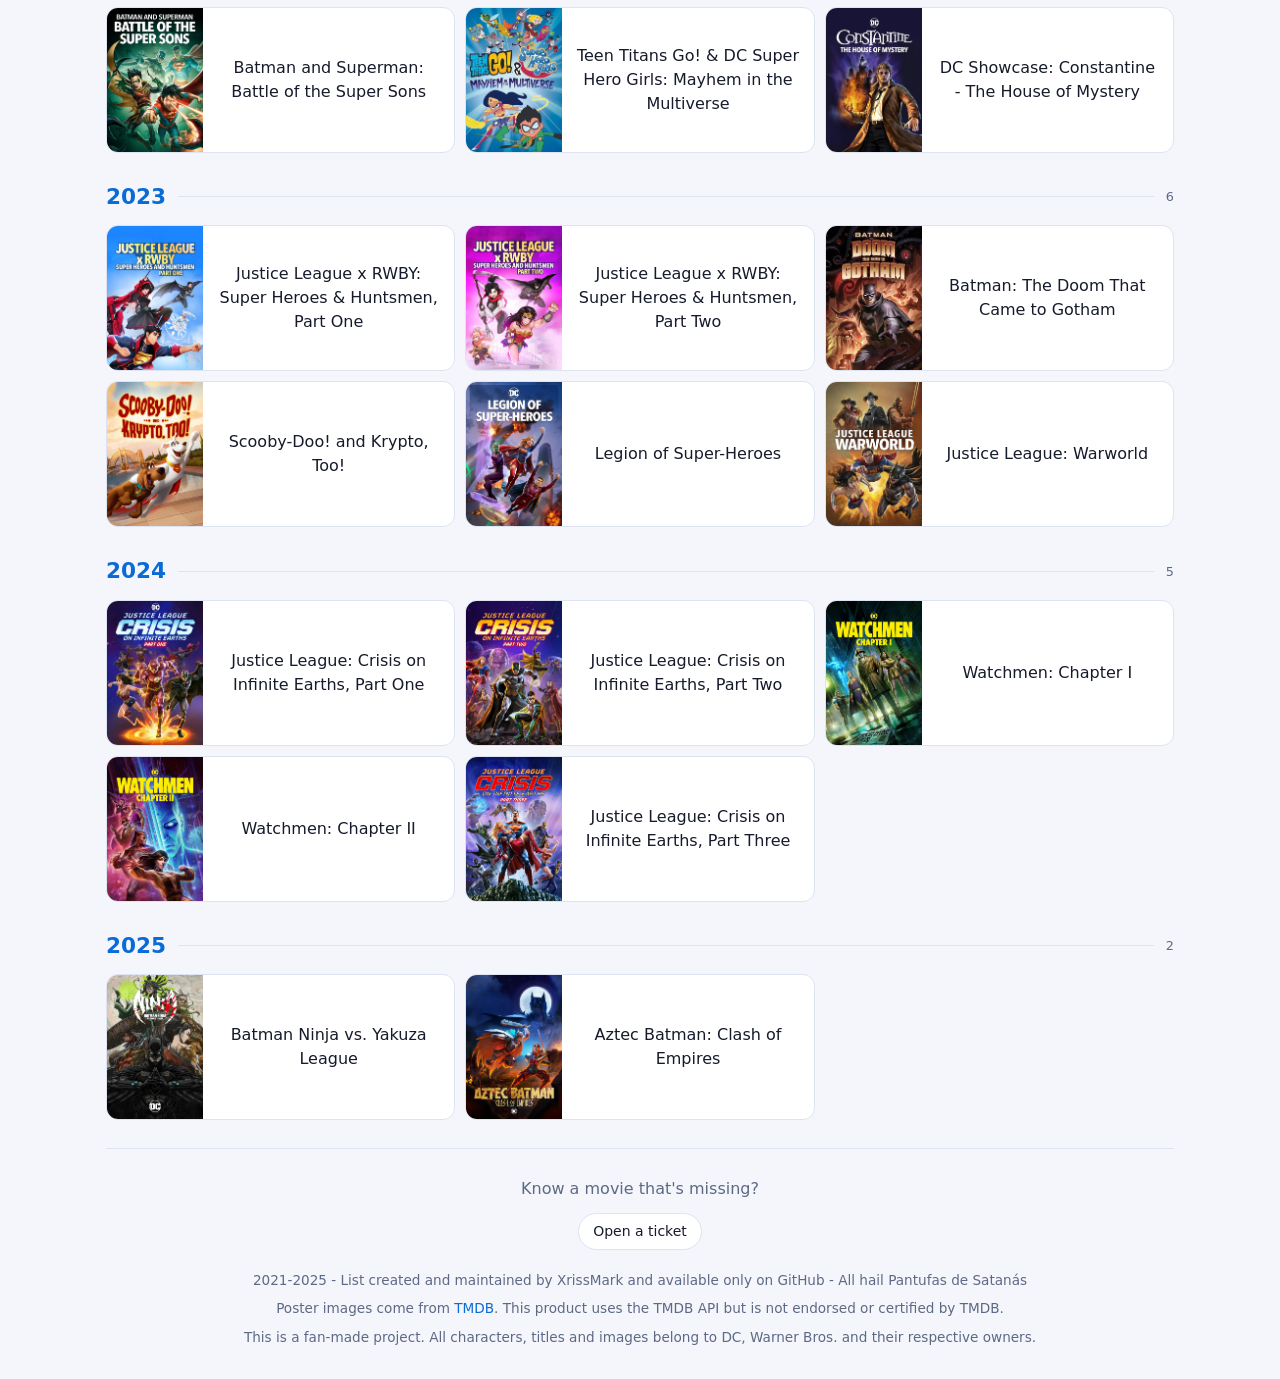
==== commit 7a2e322f: "Added movies posters to the cards" ====
--- a/index.html
+++ b/index.html
@@ -67,277 +67,277 @@
     <section class="year" data-year="1972" id="y1972">
       <h2>1972 <small>1</small></h2>
       <ul class="movies">
-        <li data-heroes="batman">Scooby-Doo Meets Batman</li>
+        <li data-heroes="batman"><img src="images/posters/1972-scooby-doo-meets-batman.jpg" alt="" width="96" height="144" loading="lazy"><span class="title">Scooby-Doo Meets Batman</span></li>
       </ul>
     </section>
     <section class="year" data-year="1993" id="y1993">
       <h2>1993 <small>1</small></h2>
       <ul class="movies">
-        <li data-heroes="batman">Batman: Mask of the Phantasm</li>
+        <li data-heroes="batman"><img src="images/posters/1993-batman-mask-of-the-phantasm.jpg" alt="" width="96" height="144" loading="lazy"><span class="title">Batman: Mask of the Phantasm</span></li>
       </ul>
     </section>
     <section class="year" data-year="1996" id="y1996">
       <h2>1996 <small>1</small></h2>
       <ul class="movies">
-        <li data-heroes="superman">Superman - The Last Son of Krypton</li>
+        <li data-heroes="superman"><img src="images/posters/1996-superman-the-last-son-of-krypton.jpg" alt="" width="96" height="144" loading="lazy"><span class="title">Superman - The Last Son of Krypton</span></li>
       </ul>
     </section>
     <section class="year" data-year="1998" id="y1998">
       <h2>1998 <small>2</small></h2>
       <ul class="movies">
-        <li data-heroes="batman superman">The Batman Superman Movie: World's Finest</li>
-        <li data-heroes="batman">Batman &amp; Mr. Freeze: Subzero</li>
+        <li data-heroes="batman superman"><img src="images/posters/1998-the-batman-superman-movie-worlds-finest.jpg" alt="" width="96" height="144" loading="lazy"><span class="title">The Batman Superman Movie: World's Finest</span></li>
+        <li data-heroes="batman"><img src="images/posters/1998-batman-and-mr-freeze-subzero.jpg" alt="" width="96" height="144" loading="lazy"><span class="title">Batman &amp; Mr. Freeze: Subzero</span></li>
       </ul>
     </section>
     <section class="year" data-year="1999" id="y1999">
       <h2>1999 <small>1</small></h2>
       <ul class="movies">
-        <li data-heroes="batman">Batman Beyond: The Movie</li>
+        <li data-heroes="batman"><img src="images/posters/1999-batman-beyond-the-movie.jpg" alt="" width="96" height="144" loading="lazy"><span class="title">Batman Beyond: The Movie</span></li>
       </ul>
     </section>
     <section class="year" data-year="2000" id="y2000">
       <h2>2000 <small>1</small></h2>
       <ul class="movies">
-        <li data-heroes="batman">Batman Beyond: Return of the Joker</li>
+        <li data-heroes="batman"><img src="images/posters/2000-batman-beyond-return-of-the-joker.jpg" alt="" width="96" height="144" loading="lazy"><span class="title">Batman Beyond: Return of the Joker</span></li>
       </ul>
     </section>
     <section class="year" data-year="2001" id="y2001">
       <h2>2001 <small>1</small></h2>
       <ul class="movies">
-        <li data-heroes="justice-league">Justice League: Secret Origins</li>
+        <li data-heroes="justice-league"><img src="images/posters/2001-justice-league-secret-origins.jpg" alt="" width="96" height="144" loading="lazy"><span class="title">Justice League: Secret Origins</span></li>
       </ul>
     </section>
     <section class="year" data-year="2003" id="y2003">
       <h2>2003 <small>2</small></h2>
       <ul class="movies">
-        <li data-heroes="batman">Batman: Mystery of the Batwoman</li>
-        <li data-heroes="batman catwoman">Chase-me</li>
+        <li data-heroes="batman"><img src="images/posters/2003-batman-mystery-of-the-batwoman.jpg" alt="" width="96" height="144" loading="lazy"><span class="title">Batman: Mystery of the Batwoman</span></li>
+        <li data-heroes="batman catwoman"><img src="images/posters/2003-chase-me.jpg" alt="" width="96" height="144" loading="lazy"><span class="title">Chase-me</span></li>
       </ul>
     </section>
     <section class="year" data-year="2004" id="y2004">
       <h2>2004 <small>1</small></h2>
       <ul class="movies">
-        <li data-heroes="justice-league">Justice League: Starcrossed – The Movie</li>
+        <li data-heroes="justice-league"><img src="images/posters/2004-justice-league-starcrossed-the-movie.jpg" alt="" width="96" height="144" loading="lazy"><span class="title">Justice League: Starcrossed – The Movie</span></li>
       </ul>
     </section>
     <section class="year" data-year="2005" id="y2005">
       <h2>2005 <small>1</small></h2>
       <ul class="movies">
-        <li data-heroes="batman">The Batman Vs Dracula</li>
+        <li data-heroes="batman"><img src="images/posters/2005-the-batman-vs-dracula.jpg" alt="" width="96" height="144" loading="lazy"><span class="title">The Batman Vs Dracula</span></li>
       </ul>
     </section>
     <section class="year" data-year="2006" id="y2006">
       <h2>2006 <small>2</small></h2>
       <ul class="movies">
-        <li data-heroes="superman">Superman: Brainiac Attacks</li>
-        <li data-heroes="teen-titans">Teen Titans: Trouble in Tokyo</li>
+        <li data-heroes="superman"><img src="images/posters/2006-superman-brainiac-attacks.jpg" alt="" width="96" height="144" loading="lazy"><span class="title">Superman: Brainiac Attacks</span></li>
+        <li data-heroes="teen-titans"><img src="images/posters/2006-teen-titans-trouble-in-tokyo.jpg" alt="" width="96" height="144" loading="lazy"><span class="title">Teen Titans: Trouble in Tokyo</span></li>
       </ul>
     </section>
     <section class="year" data-year="2007" id="y2007">
       <h2>2007 <small>1</small></h2>
       <ul class="movies">
-        <li data-heroes="superman">Superman: Doomsday</li>
+        <li data-heroes="superman"><img src="images/posters/2007-superman-doomsday.jpg" alt="" width="96" height="144" loading="lazy"><span class="title">Superman: Doomsday</span></li>
       </ul>
     </section>
     <section class="year" data-year="2008" id="y2008">
       <h2>2008 <small>2</small></h2>
       <ul class="movies">
-        <li data-heroes="batman">Batman: Gotham Knight</li>
-        <li data-heroes="justice-league">Justice League: The New Frontier</li>
+        <li data-heroes="batman"><img src="images/posters/2008-batman-gotham-knight.jpg" alt="" width="96" height="144" loading="lazy"><span class="title">Batman: Gotham Knight</span></li>
+        <li data-heroes="justice-league"><img src="images/posters/2008-justice-league-the-new-frontier.jpg" alt="" width="96" height="144" loading="lazy"><span class="title">Justice League: The New Frontier</span></li>
       </ul>
     </section>
     <section class="year" data-year="2009" id="y2009">
       <h2>2009 <small>4</small></h2>
       <ul class="movies">
-        <li data-heroes="wonder-woman">Wonder Woman</li>
-        <li data-heroes="green-lantern">Green Lantern: First Flight</li>
-        <li data-heroes="batman superman">Superman/Batman: Public Enemies</li>
-        <li data-heroes="other">Tales of the Black Freighter</li>
+        <li data-heroes="wonder-woman"><img src="images/posters/2009-wonder-woman.jpg" alt="" width="96" height="144" loading="lazy"><span class="title">Wonder Woman</span></li>
+        <li data-heroes="green-lantern"><img src="images/posters/2009-green-lantern-first-flight.jpg" alt="" width="96" height="144" loading="lazy"><span class="title">Green Lantern: First Flight</span></li>
+        <li data-heroes="batman superman"><img src="images/posters/2009-superman-batman-public-enemies.jpg" alt="" width="96" height="144" loading="lazy"><span class="title">Superman/Batman: Public Enemies</span></li>
+        <li data-heroes="other"><img src="images/posters/2009-tales-of-the-black-freighter.jpg" alt="" width="96" height="144" loading="lazy"><span class="title">Tales of the Black Freighter</span></li>
       </ul>
     </section>
     <section class="year" data-year="2010" id="y2010">
       <h2>2010 <small>7</small></h2>
       <ul class="movies">
-        <li data-heroes="batman">Batman: Under the Red Hood</li>
-        <li data-heroes="batman superman">Superman/Batman: Apocalypse</li>
-        <li data-heroes="justice-league">Justice League: Crisis on Two Earths</li>
-        <li data-heroes="other">DC Showcase: Green Arrow</li>
-        <li data-heroes="other">DC Showcase: The Spectre</li>
-        <li data-heroes="other">DC Showcase: Jonah Hex</li>
-        <li data-heroes="superman shazam">Superman/Shazam!: The Return of Black Adam</li>
+        <li data-heroes="batman"><img src="images/posters/2010-batman-under-the-red-hood.jpg" alt="" width="96" height="144" loading="lazy"><span class="title">Batman: Under the Red Hood</span></li>
+        <li data-heroes="batman superman"><img src="images/posters/2010-superman-batman-apocalypse.jpg" alt="" width="96" height="144" loading="lazy"><span class="title">Superman/Batman: Apocalypse</span></li>
+        <li data-heroes="justice-league"><img src="images/posters/2010-justice-league-crisis-on-two-earths.jpg" alt="" width="96" height="144" loading="lazy"><span class="title">Justice League: Crisis on Two Earths</span></li>
+        <li data-heroes="other"><img src="images/posters/2010-dc-showcase-green-arrow.jpg" alt="" width="96" height="144" loading="lazy"><span class="title">DC Showcase: Green Arrow</span></li>
+        <li data-heroes="other"><img src="images/posters/2010-dc-showcase-the-spectre.jpg" alt="" width="96" height="144" loading="lazy"><span class="title">DC Showcase: The Spectre</span></li>
+        <li data-heroes="other"><img src="images/posters/2010-dc-showcase-jonah-hex.jpg" alt="" width="96" height="144" loading="lazy"><span class="title">DC Showcase: Jonah Hex</span></li>
+        <li data-heroes="superman shazam"><img src="images/posters/2010-superman-shazam-the-return-of-black-adam.jpg" alt="" width="96" height="144" loading="lazy"><span class="title">Superman/Shazam!: The Return of Black Adam</span></li>
       </ul>
     </section>
     <section class="year" data-year="2011" id="y2011">
       <h2>2011 <small>4</small></h2>
       <ul class="movies">
-        <li data-heroes="catwoman">DC Showcase Catwoman</li>
-        <li data-heroes="batman">Batman: Year One</li>
-        <li data-heroes="green-lantern">Green Lantern: Emerald Knights</li>
-        <li data-heroes="superman">All Star Superman</li>
+        <li data-heroes="catwoman"><img src="images/posters/2011-dc-showcase-catwoman.jpg" alt="" width="96" height="144" loading="lazy"><span class="title">DC Showcase Catwoman</span></li>
+        <li data-heroes="batman"><img src="images/posters/2011-batman-year-one.jpg" alt="" width="96" height="144" loading="lazy"><span class="title">Batman: Year One</span></li>
+        <li data-heroes="green-lantern"><img src="images/posters/2011-green-lantern-emerald-knights.jpg" alt="" width="96" height="144" loading="lazy"><span class="title">Green Lantern: Emerald Knights</span></li>
+        <li data-heroes="superman"><img src="images/posters/2011-all-star-superman.jpg" alt="" width="96" height="144" loading="lazy"><span class="title">All Star Superman</span></li>
       </ul>
     </section>
     <section class="year" data-year="2012" id="y2012">
       <h2>2012 <small>3</small></h2>
       <ul class="movies">
-        <li data-heroes="superman">Superman Vs. the Elite</li>
-        <li data-heroes="justice-league">Justice League: Doom</li>
-        <li data-heroes="batman">Batman: The Dark Knight Returns, Part 1</li>
+        <li data-heroes="superman"><img src="images/posters/2012-superman-vs-the-elite.jpg" alt="" width="96" height="144" loading="lazy"><span class="title">Superman Vs. the Elite</span></li>
+        <li data-heroes="justice-league"><img src="images/posters/2012-justice-league-doom.jpg" alt="" width="96" height="144" loading="lazy"><span class="title">Justice League: Doom</span></li>
+        <li data-heroes="batman"><img src="images/posters/2012-batman-the-dark-knight-returns-part-1.jpg" alt="" width="96" height="144" loading="lazy"><span class="title">Batman: The Dark Knight Returns, Part 1</span></li>
       </ul>
     </section>
     <section class="year" data-year="2013" id="y2013">
       <h2>2013 <small>4</small></h2>
       <ul class="movies">
-        <li data-heroes="batman">Batman: The Dark Knight Returns, Part 2</li>
-        <li data-heroes="justice-league flash">Justice League: The Flashpoint Paradox</li>
-        <li data-heroes="batman">Lego Batman: The Movie - DC Super Heroes Unite</li>
-        <li data-heroes="superman">Superman: Unbound</li>
+        <li data-heroes="batman"><img src="images/posters/2013-batman-the-dark-knight-returns-part-2.jpg" alt="" width="96" height="144" loading="lazy"><span class="title">Batman: The Dark Knight Returns, Part 2</span></li>
+        <li data-heroes="justice-league flash"><img src="images/posters/2013-justice-league-the-flashpoint-paradox.jpg" alt="" width="96" height="144" loading="lazy"><span class="title">Justice League: The Flashpoint Paradox</span></li>
+        <li data-heroes="batman"><img src="images/posters/2013-lego-batman-the-movie-dc-super-heroes-unite.jpg" alt="" width="96" height="144" loading="lazy"><span class="title">Lego Batman: The Movie - DC Super Heroes Unite</span></li>
+        <li data-heroes="superman"><img src="images/posters/2013-superman-unbound.jpg" alt="" width="96" height="144" loading="lazy"><span class="title">Superman: Unbound</span></li>
       </ul>
     </section>
     <section class="year" data-year="2014" id="y2014">
       <h2>2014 <small>7</small></h2>
       <ul class="movies">
-        <li data-heroes="batman">LEGO DC Comics Super Heroes: Batman: Be-Leaguered</li>
-        <li data-heroes="batman suicide-squad">Batman: Assault on Arkham</li>
-        <li data-heroes="justice-league">JLA Adventures: Trapped in Time</li>
-        <li data-heroes="justice-league">Justice League: War</li>
-        <li data-heroes="batman">Batman: Strange Days</li>
-        <li data-heroes="batman">Son of Batman</li>
-        <li data-heroes="batman">The Lego Movie</li>
+        <li data-heroes="batman"><img src="images/posters/2014-lego-dc-comics-super-heroes-batman-be-leaguered.jpg" alt="" width="96" height="144" loading="lazy"><span class="title">LEGO DC Comics Super Heroes: Batman: Be-Leaguered</span></li>
+        <li data-heroes="batman suicide-squad"><img src="images/posters/2014-batman-assault-on-arkham.jpg" alt="" width="96" height="144" loading="lazy"><span class="title">Batman: Assault on Arkham</span></li>
+        <li data-heroes="justice-league"><img src="images/posters/2014-jla-adventures-trapped-in-time.jpg" alt="" width="96" height="144" loading="lazy"><span class="title">JLA Adventures: Trapped in Time</span></li>
+        <li data-heroes="justice-league"><img src="images/posters/2014-justice-league-war.jpg" alt="" width="96" height="144" loading="lazy"><span class="title">Justice League: War</span></li>
+        <li data-heroes="batman"><img src="images/posters/2014-batman-strange-days.jpg" alt="" width="96" height="144" loading="lazy"><span class="title">Batman: Strange Days</span></li>
+        <li data-heroes="batman"><img src="images/posters/2014-son-of-batman.jpg" alt="" width="96" height="144" loading="lazy"><span class="title">Son of Batman</span></li>
+        <li data-heroes="batman"><img src="images/posters/2014-the-lego-movie.jpg" alt="" width="96" height="144" loading="lazy"><span class="title">The Lego Movie</span></li>
       </ul>
     </section>
     <section class="year" data-year="2015" id="y2015">
       <h2>2015 <small>7</small></h2>
       <ul class="movies">
-        <li data-heroes="justice-league aquaman">Justice League: Throne of Atlantis</li>
-        <li data-heroes="batman">Batman Vs. Robin</li>
-        <li data-heroes="batman">Batman Unlimited: Animal Instincts</li>
-        <li data-heroes="batman">Batman Unlimited: Monster Mayhem</li>
-        <li data-heroes="justice-league">LEGO DC Comics Super Heroes: Justice League Vs. Bizarro League</li>
-        <li data-heroes="justice-league">LEGO DC Comics Super Heroes: Justice League: Attack of the Legion of Doom!</li>
-        <li data-heroes="justice-league">Justice League: Gods and Monsters</li>
+        <li data-heroes="justice-league aquaman"><img src="images/posters/2015-justice-league-throne-of-atlantis.jpg" alt="" width="96" height="144" loading="lazy"><span class="title">Justice League: Throne of Atlantis</span></li>
+        <li data-heroes="batman"><img src="images/posters/2015-batman-vs-robin.jpg" alt="" width="96" height="144" loading="lazy"><span class="title">Batman Vs. Robin</span></li>
+        <li data-heroes="batman"><img src="images/posters/2015-batman-unlimited-animal-instincts.jpg" alt="" width="96" height="144" loading="lazy"><span class="title">Batman Unlimited: Animal Instincts</span></li>
+        <li data-heroes="batman"><img src="images/posters/2015-batman-unlimited-monster-mayhem.jpg" alt="" width="96" height="144" loading="lazy"><span class="title">Batman Unlimited: Monster Mayhem</span></li>
+        <li data-heroes="justice-league"><img src="images/posters/2015-lego-dc-comics-super-heroes-justice-league-vs-bizarro-league.jpg" alt="" width="96" height="144" loading="lazy"><span class="title">LEGO DC Comics Super Heroes: Justice League Vs. Bizarro League</span></li>
+        <li data-heroes="justice-league"><img src="images/posters/2015-lego-dc-comics-super-heroes-justice-league-attack-of-the-legion-of-doom.jpg" alt="" width="96" height="144" loading="lazy"><span class="title">LEGO DC Comics Super Heroes: Justice League: Attack of the Legion of Doom!</span></li>
+        <li data-heroes="justice-league"><img src="images/posters/2015-justice-league-gods-and-monsters.jpg" alt="" width="96" height="144" loading="lazy"><span class="title">Justice League: Gods and Monsters</span></li>
       </ul>
     </section>
     <section class="year" data-year="2016" id="y2016">
       <h2>2016 <small>9</small></h2>
       <ul class="movies">
-        <li data-heroes="batman">Batman Unlimited: Mechs Vs. Mutants</li>
-        <li data-heroes="batman">Batman: Bad Blood</li>
-        <li data-heroes="batman">Batman: Return of the Caped Crusaders</li>
-        <li data-heroes="batman">Batman: The Killing Joke</li>
-        <li data-heroes="justice-league teen-titans">Justice League Vs. Teen Titans</li>
-        <li data-heroes="justice-league">LEGO DC Comics Super Heroes: Justice League: Cosmic Clash</li>
-        <li data-heroes="justice-league">LEGO DC Super Heroes: Justice League - Gotham City Breakout</li>
-        <li data-heroes="super-hero-girls">DC Super Hero Girls: Hero of the Year</li>
-        <li data-heroes="super-hero-girls">DC Super Hero Girls: Super Hero High</li>
+        <li data-heroes="batman"><img src="images/posters/2016-batman-unlimited-mechs-vs-mutants.jpg" alt="" width="96" height="144" loading="lazy"><span class="title">Batman Unlimited: Mechs Vs. Mutants</span></li>
+        <li data-heroes="batman"><img src="images/posters/2016-batman-bad-blood.jpg" alt="" width="96" height="144" loading="lazy"><span class="title">Batman: Bad Blood</span></li>
+        <li data-heroes="batman"><img src="images/posters/2016-batman-return-of-the-caped-crusaders.jpg" alt="" width="96" height="144" loading="lazy"><span class="title">Batman: Return of the Caped Crusaders</span></li>
+        <li data-heroes="batman"><img src="images/posters/2016-batman-the-killing-joke.jpg" alt="" width="96" height="144" loading="lazy"><span class="title">Batman: The Killing Joke</span></li>
+        <li data-heroes="justice-league teen-titans"><img src="images/posters/2016-justice-league-vs-teen-titans.jpg" alt="" width="96" height="144" loading="lazy"><span class="title">Justice League Vs. Teen Titans</span></li>
+        <li data-heroes="justice-league"><img src="images/posters/2016-lego-dc-comics-super-heroes-justice-league-cosmic-clash.jpg" alt="" width="96" height="144" loading="lazy"><span class="title">LEGO DC Comics Super Heroes: Justice League: Cosmic Clash</span></li>
+        <li data-heroes="justice-league"><img src="images/posters/2016-lego-dc-super-heroes-justice-league-gotham-city-breakout.jpg" alt="" width="96" height="144" loading="lazy"><span class="title">LEGO DC Super Heroes: Justice League - Gotham City Breakout</span></li>
+        <li data-heroes="super-hero-girls"><img src="images/posters/2016-dc-super-hero-girls-hero-of-the-year.jpg" alt="" width="96" height="144" loading="lazy"><span class="title">DC Super Hero Girls: Hero of the Year</span></li>
+        <li data-heroes="super-hero-girls"><img src="images/posters/2016-dc-super-hero-girls-super-hero-high.jpg" alt="" width="96" height="144" loading="lazy"><span class="title">DC Super Hero Girls: Super Hero High</span></li>
       </ul>
     </section>
     <section class="year" data-year="2017" id="y2017">
       <h2>2017 <small>9</small></h2>
       <ul class="movies">
-        <li data-heroes="batman">Batman Vs. Two-Face</li>
-        <li data-heroes="super-hero-girls">DC Super Hero Girls: Intergalactic Games</li>
-        <li data-heroes="justice-league constantine">Justice League Dark</li>
-        <li data-heroes="batman">Batman and Harley Quinn</li>
-        <li data-heroes="batman">The Lego Batman Movie</li>
-        <li data-heroes="other">Vixen: The Movie</li>
-        <li data-heroes="teen-titans">Teen Titans: The Judas Contract</li>
-        <li data-heroes="super-hero-girls">LEGO DC Super Hero Girls: Brain Drain</li>
-        <li data-heroes="justice-league">DC Super Heroes vs. Eagle Talon</li>
+        <li data-heroes="batman"><img src="images/posters/2017-batman-vs-two-face.jpg" alt="" width="96" height="144" loading="lazy"><span class="title">Batman Vs. Two-Face</span></li>
+        <li data-heroes="super-hero-girls"><img src="images/posters/2017-dc-super-hero-girls-intergalactic-games.jpg" alt="" width="96" height="144" loading="lazy"><span class="title">DC Super Hero Girls: Intergalactic Games</span></li>
+        <li data-heroes="justice-league constantine"><img src="images/posters/2017-justice-league-dark.jpg" alt="" width="96" height="144" loading="lazy"><span class="title">Justice League Dark</span></li>
+        <li data-heroes="batman"><img src="images/posters/2017-batman-and-harley-quinn.jpg" alt="" width="96" height="144" loading="lazy"><span class="title">Batman and Harley Quinn</span></li>
+        <li data-heroes="batman"><img src="images/posters/2017-the-lego-batman-movie.jpg" alt="" width="96" height="144" loading="lazy"><span class="title">The Lego Batman Movie</span></li>
+        <li data-heroes="other"><img src="images/posters/2017-vixen-the-movie.jpg" alt="" width="96" height="144" loading="lazy"><span class="title">Vixen: The Movie</span></li>
+        <li data-heroes="teen-titans"><img src="images/posters/2017-teen-titans-the-judas-contract.jpg" alt="" width="96" height="144" loading="lazy"><span class="title">Teen Titans: The Judas Contract</span></li>
+        <li data-heroes="super-hero-girls"><img src="images/posters/2017-lego-dc-super-hero-girls-brain-drain.jpg" alt="" width="96" height="144" loading="lazy"><span class="title">LEGO DC Super Hero Girls: Brain Drain</span></li>
+        <li data-heroes="justice-league"><img src="images/posters/2017-dc-super-heroes-vs-eagle-talon.jpg" alt="" width="96" height="144" loading="lazy"><span class="title">DC Super Heroes vs. Eagle Talon</span></li>
       </ul>
     </section>
     <section class="year" data-year="2018" id="y2018">
       <h2>2018 <small>12</small></h2>
       <ul class="movies">
-        <li data-heroes="batman">Batman: Gotham by Gaslight</li>
-        <li data-heroes="super-hero-girls">DC Super Hero Girls: Legends of Atlantis</li>
-        <li data-heroes="flash">Lego DC Comics Super Heroes: The Flash</li>
-        <li data-heroes="teen-titans">Teen Titans Go! to the Movies</li>
-        <li data-heroes="super-hero-girls">LEGO DC Super Hero Girls: Super-Villain High</li>
-        <li data-heroes="batman">Scooby-Doo! &amp; Batman: The Brave and the Bold</li>
-        <li data-heroes="batman">Batman Ninja</li>
-        <li data-heroes="other">Freedom Fighters: The Ray</li>
-        <li data-heroes="constantine">Constantine: City of Demons - The Movie</li>
-        <li data-heroes="suicide-squad">Suicide Squad: Hell to Pay</li>
-        <li data-heroes="aquaman">LEGO DC Super Heroes - Aquaman: Rage of Atlantis</li>
-        <li data-heroes="superman">The Death of Superman</li>
+        <li data-heroes="batman"><img src="images/posters/2018-batman-gotham-by-gaslight.jpg" alt="" width="96" height="144" loading="lazy"><span class="title">Batman: Gotham by Gaslight</span></li>
+        <li data-heroes="super-hero-girls"><img src="images/posters/2018-dc-super-hero-girls-legends-of-atlantis.jpg" alt="" width="96" height="144" loading="lazy"><span class="title">DC Super Hero Girls: Legends of Atlantis</span></li>
+        <li data-heroes="flash"><img src="images/posters/2018-lego-dc-comics-super-heroes-the-flash.jpg" alt="" width="96" height="144" loading="lazy"><span class="title">Lego DC Comics Super Heroes: The Flash</span></li>
+        <li data-heroes="teen-titans"><img src="images/posters/2018-teen-titans-go-to-the-movies.jpg" alt="" width="96" height="144" loading="lazy"><span class="title">Teen Titans Go! to the Movies</span></li>
+        <li data-heroes="super-hero-girls"><img src="images/posters/2018-lego-dc-super-hero-girls-super-villain-high.jpg" alt="" width="96" height="144" loading="lazy"><span class="title">LEGO DC Super Hero Girls: Super-Villain High</span></li>
+        <li data-heroes="batman"><img src="images/posters/2018-scooby-doo-and-batman-the-brave-and-the-bold.jpg" alt="" width="96" height="144" loading="lazy"><span class="title">Scooby-Doo! &amp; Batman: The Brave and the Bold</span></li>
+        <li data-heroes="batman"><img src="images/posters/2018-batman-ninja.jpg" alt="" width="96" height="144" loading="lazy"><span class="title">Batman Ninja</span></li>
+        <li data-heroes="other"><img src="images/posters/2018-freedom-fighters-the-ray.jpg" alt="" width="96" height="144" loading="lazy"><span class="title">Freedom Fighters: The Ray</span></li>
+        <li data-heroes="constantine"><img src="images/posters/2018-constantine-city-of-demons-the-movie.jpg" alt="" width="96" height="144" loading="lazy"><span class="title">Constantine: City of Demons - The Movie</span></li>
+        <li data-heroes="suicide-squad"><img src="images/posters/2018-suicide-squad-hell-to-pay.jpg" alt="" width="96" height="144" loading="lazy"><span class="title">Suicide Squad: Hell to Pay</span></li>
+        <li data-heroes="aquaman"><img src="images/posters/2018-lego-dc-super-heroes-aquaman-rage-of-atlantis.jpg" alt="" width="96" height="144" loading="lazy"><span class="title">LEGO DC Super Heroes - Aquaman: Rage of Atlantis</span></li>
+        <li data-heroes="superman"><img src="images/posters/2018-the-death-of-superman.jpg" alt="" width="96" height="144" loading="lazy"><span class="title">The Death of Superman</span></li>
       </ul>
     </section>
     <section class="year" data-year="2019" id="y2019">
       <h2>2019 <small>11</small></h2>
       <ul class="movies">
-        <li data-heroes="batman">The Lego Movie 2: The Second Part</li>
-        <li data-heroes="superman">Reign of the Supermen</li>
-        <li data-heroes="justice-league">Justice League Vs. the Fatal Five</li>
-        <li data-heroes="batman">Batman Vs. Teenage Mutant Ninja Turtles</li>
-        <li data-heroes="wonder-woman">Wonder Woman: Bloodlines</li>
-        <li data-heroes="batman">Batman: Hush</li>
-        <li data-heroes="teen-titans">Teen Titans Go! Vs. Teen Titans</li>
-        <li data-heroes="other">DC Showcase: Adam Strange</li>
-        <li data-heroes="other">DC Showcase: Sgt. Rock</li>
-        <li data-heroes="other">DC Showcase: Death</li>
-        <li data-heroes="batman">LEGO DC Batman: Family Matters</li>
+        <li data-heroes="batman"><img src="images/posters/2019-the-lego-movie-2-the-second-part.jpg" alt="" width="96" height="144" loading="lazy"><span class="title">The Lego Movie 2: The Second Part</span></li>
+        <li data-heroes="superman"><img src="images/posters/2019-reign-of-the-supermen.jpg" alt="" width="96" height="144" loading="lazy"><span class="title">Reign of the Supermen</span></li>
+        <li data-heroes="justice-league"><img src="images/posters/2019-justice-league-vs-the-fatal-five.jpg" alt="" width="96" height="144" loading="lazy"><span class="title">Justice League Vs. the Fatal Five</span></li>
+        <li data-heroes="batman"><img src="images/posters/2019-batman-vs-teenage-mutant-ninja-turtles.jpg" alt="" width="96" height="144" loading="lazy"><span class="title">Batman Vs. Teenage Mutant Ninja Turtles</span></li>
+        <li data-heroes="wonder-woman"><img src="images/posters/2019-wonder-woman-bloodlines.jpg" alt="" width="96" height="144" loading="lazy"><span class="title">Wonder Woman: Bloodlines</span></li>
+        <li data-heroes="batman"><img src="images/posters/2019-batman-hush.jpg" alt="" width="96" height="144" loading="lazy"><span class="title">Batman: Hush</span></li>
+        <li data-heroes="teen-titans"><img src="images/posters/2019-teen-titans-go-vs-teen-titans.jpg" alt="" width="96" height="144" loading="lazy"><span class="title">Teen Titans Go! Vs. Teen Titans</span></li>
+        <li data-heroes="other"><img src="images/posters/2019-dc-showcase-adam-strange.jpg" alt="" width="96" height="144" loading="lazy"><span class="title">DC Showcase: Adam Strange</span></li>
+        <li data-heroes="other"><img src="images/posters/2019-dc-showcase-sgt-rock.jpg" alt="" width="96" height="144" loading="lazy"><span class="title">DC Showcase: Sgt. Rock</span></li>
+        <li data-heroes="other"><img src="images/posters/2019-dc-showcase-death.jpg" alt="" width="96" height="144" loading="lazy"><span class="title">DC Showcase: Death</span></li>
+        <li data-heroes="batman"><img src="images/posters/2019-lego-dc-batman-family-matters.jpg" alt="" width="96" height="144" loading="lazy"><span class="title">LEGO DC Batman: Family Matters</span></li>
       </ul>
     </section>
     <section class="year" data-year="2020" id="y2020">
       <h2>2020 <small>7</small></h2>
       <ul class="movies">
-        <li data-heroes="superman">Superman: Red Son</li>
-        <li data-heroes="justice-league constantine">Justice League Dark: Apokolips War</li>
-        <li data-heroes="other">Deathstroke: Knights and Dragons – The Movie</li>
-        <li data-heroes="superman">Superman: Man of Tomorrow</li>
-        <li data-heroes="other">DC Showcase: The Phantom Stranger</li>
-        <li data-heroes="batman">Batman: Death in the Family</li>
-        <li data-heroes="shazam">LEGO DC Shazam!: Magic and Monsters</li>
+        <li data-heroes="superman"><img src="images/posters/2020-superman-red-son.jpg" alt="" width="96" height="144" loading="lazy"><span class="title">Superman: Red Son</span></li>
+        <li data-heroes="justice-league constantine"><img src="images/posters/2020-justice-league-dark-apokolips-war.jpg" alt="" width="96" height="144" loading="lazy"><span class="title">Justice League Dark: Apokolips War</span></li>
+        <li data-heroes="other"><img src="images/posters/2020-deathstroke-knights-and-dragons-the-movie.jpg" alt="" width="96" height="144" loading="lazy"><span class="title">Deathstroke: Knights and Dragons – The Movie</span></li>
+        <li data-heroes="superman"><img src="images/posters/2020-superman-man-of-tomorrow.jpg" alt="" width="96" height="144" loading="lazy"><span class="title">Superman: Man of Tomorrow</span></li>
+        <li data-heroes="other"><img src="images/posters/2020-dc-showcase-the-phantom-stranger.jpg" alt="" width="96" height="144" loading="lazy"><span class="title">DC Showcase: The Phantom Stranger</span></li>
+        <li data-heroes="batman"><img src="images/posters/2020-batman-death-in-the-family.jpg" alt="" width="96" height="144" loading="lazy"><span class="title">Batman: Death in the Family</span></li>
+        <li data-heroes="shazam"><img src="images/posters/2020-lego-dc-shazam-magic-and-monsters.jpg" alt="" width="96" height="144" loading="lazy"><span class="title">LEGO DC Shazam!: Magic and Monsters</span></li>
       </ul>
     </section>
     <section class="year" data-year="2021" id="y2021">
       <h2>2021 <small>6</small></h2>
       <ul class="movies">
-        <li data-heroes="batman">Batman: Soul of the Dragon</li>
-        <li data-heroes="other">Justice Society: World War II</li>
-        <li data-heroes="batman">Batman: The Long Halloween, Part One</li>
-        <li data-heroes="batman">Batman: The Long Halloween, Part Two</li>
-        <li data-heroes="batman superman justice-league">Injustice</li>
-        <li data-heroes="teen-titans">Teen Titans Go! See Space Jam</li>
+        <li data-heroes="batman"><img src="images/posters/2021-batman-soul-of-the-dragon.jpg" alt="" width="96" height="144" loading="lazy"><span class="title">Batman: Soul of the Dragon</span></li>
+        <li data-heroes="other"><img src="images/posters/2021-justice-society-world-war-ii.jpg" alt="" width="96" height="144" loading="lazy"><span class="title">Justice Society: World War II</span></li>
+        <li data-heroes="batman"><img src="images/posters/2021-batman-the-long-halloween-part-one.jpg" alt="" width="96" height="144" loading="lazy"><span class="title">Batman: The Long Halloween, Part One</span></li>
+        <li data-heroes="batman"><img src="images/posters/2021-batman-the-long-halloween-part-two.jpg" alt="" width="96" height="144" loading="lazy"><span class="title">Batman: The Long Halloween, Part Two</span></li>
+        <li data-heroes="batman superman justice-league"><img src="images/posters/2021-injustice.jpg" alt="" width="96" height="144" loading="lazy"><span class="title">Injustice</span></li>
+        <li data-heroes="teen-titans"><img src="images/posters/2021-teen-titans-go-see-space-jam.jpg" alt="" width="96" height="144" loading="lazy"><span class="title">Teen Titans Go! See Space Jam</span></li>
       </ul>
     </section>
     <section class="year" data-year="2022" id="y2022">
       <h2>2022 <small>6</small></h2>
       <ul class="movies">
-        <li data-heroes="catwoman">Catwoman: Hunted</li>
-        <li data-heroes="green-lantern">Green Lantern: Beware My Power</li>
-        <li data-heroes="superman">DC League of Super-Pets</li>
-        <li data-heroes="batman superman">Batman and Superman: Battle of the Super Sons</li>
-        <li data-heroes="teen-titans super-hero-girls">Teen Titans Go! &amp; DC Super Hero Girls: Mayhem in the Multiverse</li>
-        <li data-heroes="constantine">DC Showcase: Constantine - The House of Mystery</li>
+        <li data-heroes="catwoman"><img src="images/posters/2022-catwoman-hunted.jpg" alt="" width="96" height="144" loading="lazy"><span class="title">Catwoman: Hunted</span></li>
+        <li data-heroes="green-lantern"><img src="images/posters/2022-green-lantern-beware-my-power.jpg" alt="" width="96" height="144" loading="lazy"><span class="title">Green Lantern: Beware My Power</span></li>
+        <li data-heroes="superman"><img src="images/posters/2022-dc-league-of-super-pets.jpg" alt="" width="96" height="144" loading="lazy"><span class="title">DC League of Super-Pets</span></li>
+        <li data-heroes="batman superman"><img src="images/posters/2022-batman-and-superman-battle-of-the-super-sons.jpg" alt="" width="96" height="144" loading="lazy"><span class="title">Batman and Superman: Battle of the Super Sons</span></li>
+        <li data-heroes="teen-titans super-hero-girls"><img src="images/posters/2022-teen-titans-go-and-dc-super-hero-girls-mayhem-in-the-multiverse.jpg" alt="" width="96" height="144" loading="lazy"><span class="title">Teen Titans Go! &amp; DC Super Hero Girls: Mayhem in the Multiverse</span></li>
+        <li data-heroes="constantine"><img src="images/posters/2022-dc-showcase-constantine-the-house-of-mystery.jpg" alt="" width="96" height="144" loading="lazy"><span class="title">DC Showcase: Constantine - The House of Mystery</span></li>
       </ul>
     </section>
     <section class="year" data-year="2023" id="y2023">
       <h2>2023 <small>6</small></h2>
       <ul class="movies">
-        <li data-heroes="justice-league">Justice League x RWBY: Super Heroes &amp; Huntsmen, Part One</li>
-        <li data-heroes="justice-league">Justice League x RWBY: Super Heroes &amp; Huntsmen, Part Two</li>
-        <li data-heroes="batman">Batman: The Doom That Came to Gotham</li>
-        <li data-heroes="superman">Scooby-Doo! and Krypto, Too!</li>
-        <li data-heroes="other">Legion of Super-Heroes</li>
-        <li data-heroes="justice-league">Justice League: Warworld</li>
+        <li data-heroes="justice-league"><img src="images/posters/2023-justice-league-x-rwby-super-heroes-and-huntsmen-part-one.jpg" alt="" width="96" height="144" loading="lazy"><span class="title">Justice League x RWBY: Super Heroes &amp; Huntsmen, Part One</span></li>
+        <li data-heroes="justice-league"><img src="images/posters/2023-justice-league-x-rwby-super-heroes-and-huntsmen-part-two.jpg" alt="" width="96" height="144" loading="lazy"><span class="title">Justice League x RWBY: Super Heroes &amp; Huntsmen, Part Two</span></li>
+        <li data-heroes="batman"><img src="images/posters/2023-batman-the-doom-that-came-to-gotham.jpg" alt="" width="96" height="144" loading="lazy"><span class="title">Batman: The Doom That Came to Gotham</span></li>
+        <li data-heroes="superman"><img src="images/posters/2023-scooby-doo-and-krypto-too.jpg" alt="" width="96" height="144" loading="lazy"><span class="title">Scooby-Doo! and Krypto, Too!</span></li>
+        <li data-heroes="other"><img src="images/posters/2023-legion-of-super-heroes.jpg" alt="" width="96" height="144" loading="lazy"><span class="title">Legion of Super-Heroes</span></li>
+        <li data-heroes="justice-league"><img src="images/posters/2023-justice-league-warworld.jpg" alt="" width="96" height="144" loading="lazy"><span class="title">Justice League: Warworld</span></li>
       </ul>
     </section>
     <section class="year" data-year="2024" id="y2024">
       <h2>2024 <small>5</small></h2>
       <ul class="movies">
-        <li data-heroes="justice-league">Justice League: Crisis on Infinite Earths, Part One</li>
-        <li data-heroes="justice-league">Justice League: Crisis on Infinite Earths, Part Two</li>
-        <li data-heroes="other">Watchmen: Chapter I</li>
-        <li data-heroes="other">Watchmen: Chapter II</li>
-        <li data-heroes="justice-league">Justice League: Crisis on Infinite Earths, Part Three</li>
+        <li data-heroes="justice-league"><img src="images/posters/2024-justice-league-crisis-on-infinite-earths-part-one.jpg" alt="" width="96" height="144" loading="lazy"><span class="title">Justice League: Crisis on Infinite Earths, Part One</span></li>
+        <li data-heroes="justice-league"><img src="images/posters/2024-justice-league-crisis-on-infinite-earths-part-two.jpg" alt="" width="96" height="144" loading="lazy"><span class="title">Justice League: Crisis on Infinite Earths, Part Two</span></li>
+        <li data-heroes="other"><img src="images/posters/2024-watchmen-chapter-i.jpg" alt="" width="96" height="144" loading="lazy"><span class="title">Watchmen: Chapter I</span></li>
+        <li data-heroes="other"><img src="images/posters/2024-watchmen-chapter-ii.jpg" alt="" width="96" height="144" loading="lazy"><span class="title">Watchmen: Chapter II</span></li>
+        <li data-heroes="justice-league"><img src="images/posters/2024-justice-league-crisis-on-infinite-earths-part-three.jpg" alt="" width="96" height="144" loading="lazy"><span class="title">Justice League: Crisis on Infinite Earths, Part Three</span></li>
       </ul>
     </section>
     <section class="year" data-year="2025" id="y2025">
       <h2>2025 <small>2</small></h2>
       <ul class="movies">
-        <li data-heroes="batman">Batman Ninja vs. Yakuza League</li>
-        <li data-heroes="batman">Aztec Batman: Clash of Empires</li>
+        <li data-heroes="batman"><img src="images/posters/2025-batman-ninja-vs-yakuza-league.jpg" alt="" width="96" height="144" loading="lazy"><span class="title">Batman Ninja vs. Yakuza League</span></li>
+        <li data-heroes="batman"><img src="images/posters/2025-aztec-batman-clash-of-empires.jpg" alt="" width="96" height="144" loading="lazy"><span class="title">Aztec Batman: Clash of Empires</span></li>
       </ul>
     </section>
     <table class="sheet" id="sheet" aria-label="Movie list" hidden>
@@ -360,5 +360,9 @@
       <p>This is a fan-made project. All characters, titles and images belong to DC, Warner Bros. and their respective owners.</p>
     </footer>
   </div>
+  <dialog class="viewer" id="viewer">
+    <button class="close" type="button" aria-label="Close">&times;</button>
+    <img alt="">
+  </dialog>
 </body>
 </html>
--- a/css/style.css
+++ b/css/style.css
@@ -78,8 +78,12 @@
 section.year h2::after{content:"";flex:1;height:1px;background:var(--line)}
 section.year h2 small{order:2;font-size:.8rem;font-weight:400;color:var(--muted)}
 ul.movies{list-style:none;margin:0;padding:0;display:grid;gap:10px;grid-template-columns:repeat(auto-fill,minmax(300px,1fr))}
-.movies li{background:var(--card);border:1px solid var(--line);border-radius:12px;padding:12px 14px;
-  border-left:3px solid var(--accent);transition:background .15s,transform .15s,box-shadow .15s}
+.movies li{display:flex;align-items:center;height:146px;overflow:hidden;background:var(--card);
+  border:1px solid var(--line);border-radius:12px;transition:background .15s,transform .15s,box-shadow .15s}
+.movies img{flex:none;width:96px;height:144px;object-fit:cover;background:var(--bg2)}
+.movies img{cursor:zoom-in}
+.movies img:focus-visible{outline:3px solid var(--accent);outline-offset:-3px}
+.movies .title{flex:1;min-width:0;padding:8px 14px;text-align:center}
 .movies li:hover{background:var(--card-h);transform:translateY(-2px);box-shadow:var(--shadow)}
 mark{background:var(--mark);color:var(--mark-t);border-radius:3px;padding:0 1px}
 .sheet{width:100%;table-layout:fixed;border-collapse:separate;border-spacing:0;margin-bottom:28px;
@@ -94,6 +98,13 @@
 .sheet td:first-child{color:var(--accent2);font-variant-numeric:tabular-nums}
 .tag{display:inline-block;margin:1px 4px 1px 0;padding:0 8px;border:1px solid var(--line);border-radius:999px;
   color:var(--muted);font-size:.75rem;line-height:20px}
+.viewer{padding:0;border:0;background:transparent;overflow:visible}
+.viewer::backdrop{background:rgba(0,0,0,.82)}
+.viewer img{display:block;max-width:92vw;max-height:92vh;width:auto;height:auto;border-radius:12px;box-shadow:var(--shadow)}
+.viewer .close{position:absolute;top:8px;right:8px;width:38px;height:38px;border:1px solid rgba(255,255,255,.35);border-radius:50%;
+  background:rgba(0,0,0,.65);color:#fff;font:24px/1 system-ui,sans-serif;cursor:pointer;transition:background .15s}
+.viewer .close:hover{background:var(--accent)}
+html:has(.viewer[open]){overflow:hidden}
 [hidden]{display:none!important}
 .empty{text-align:center;color:var(--muted);padding:48px 0}
 
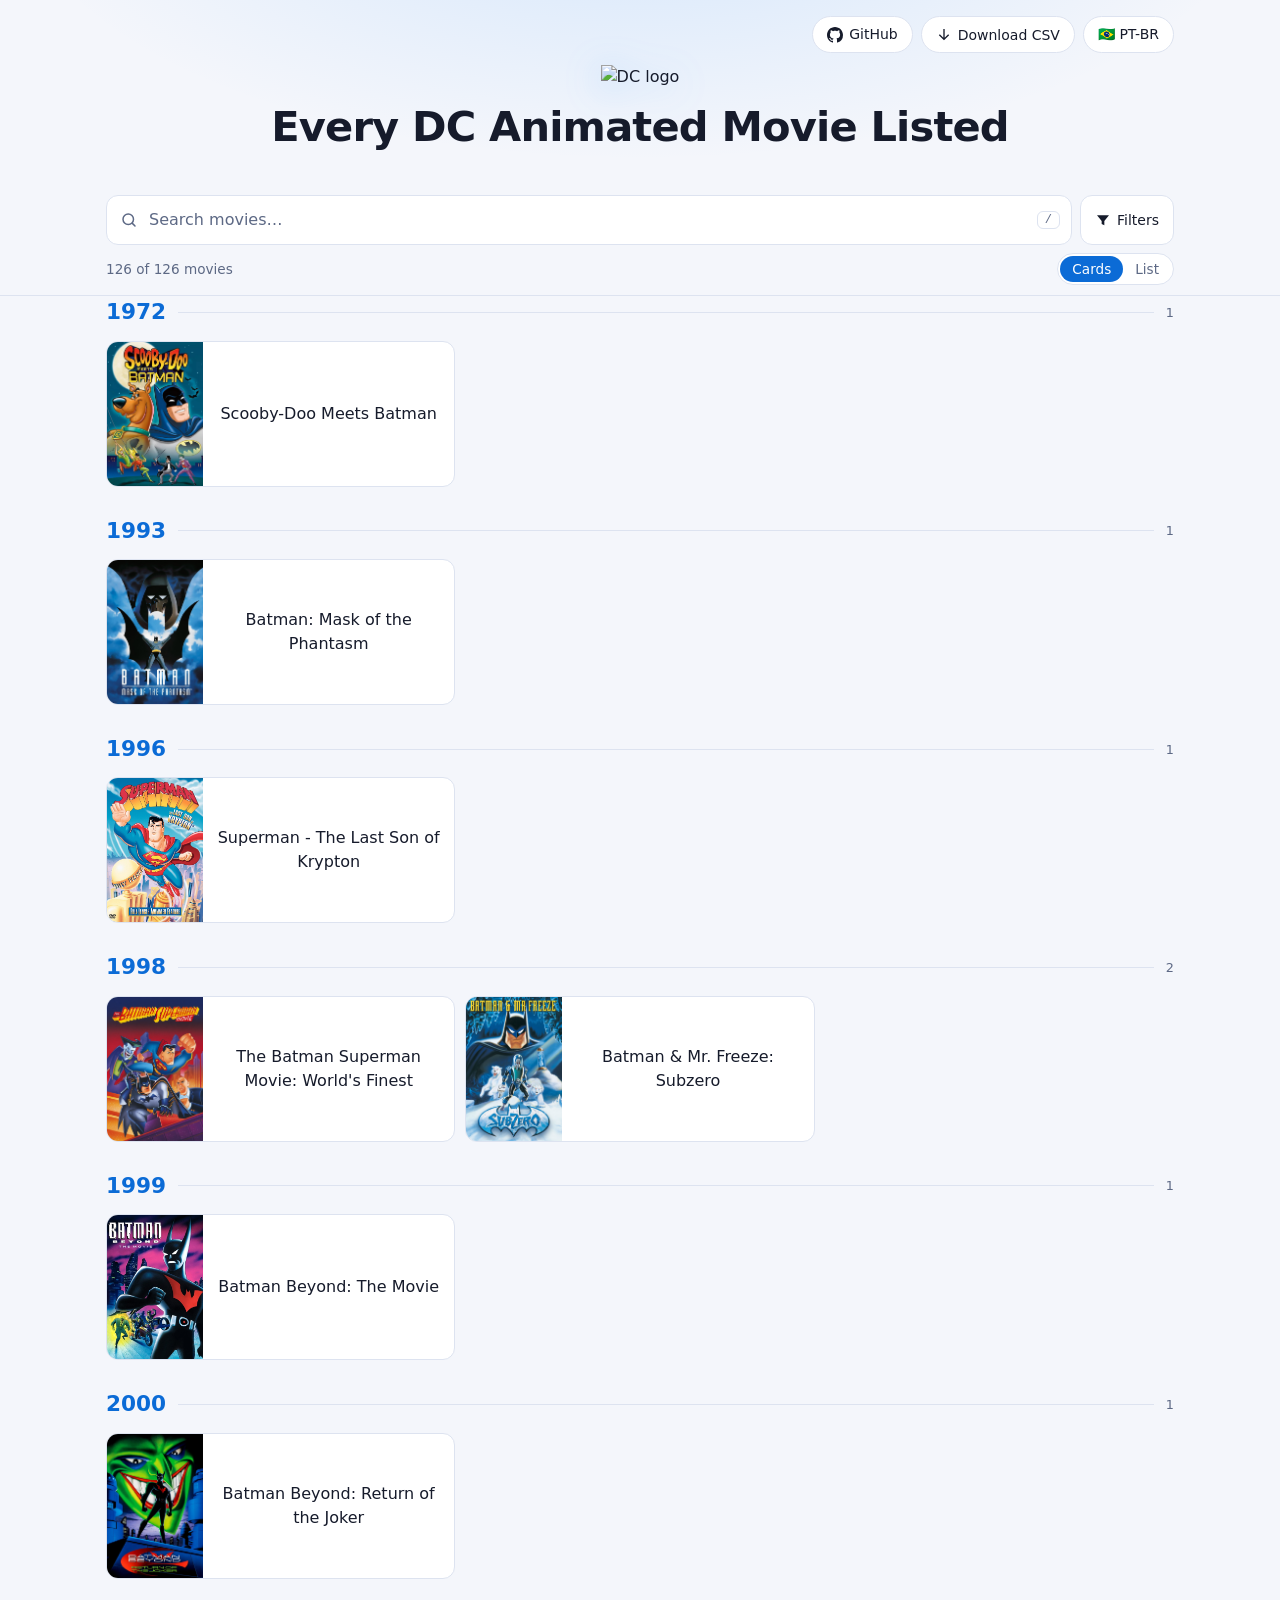
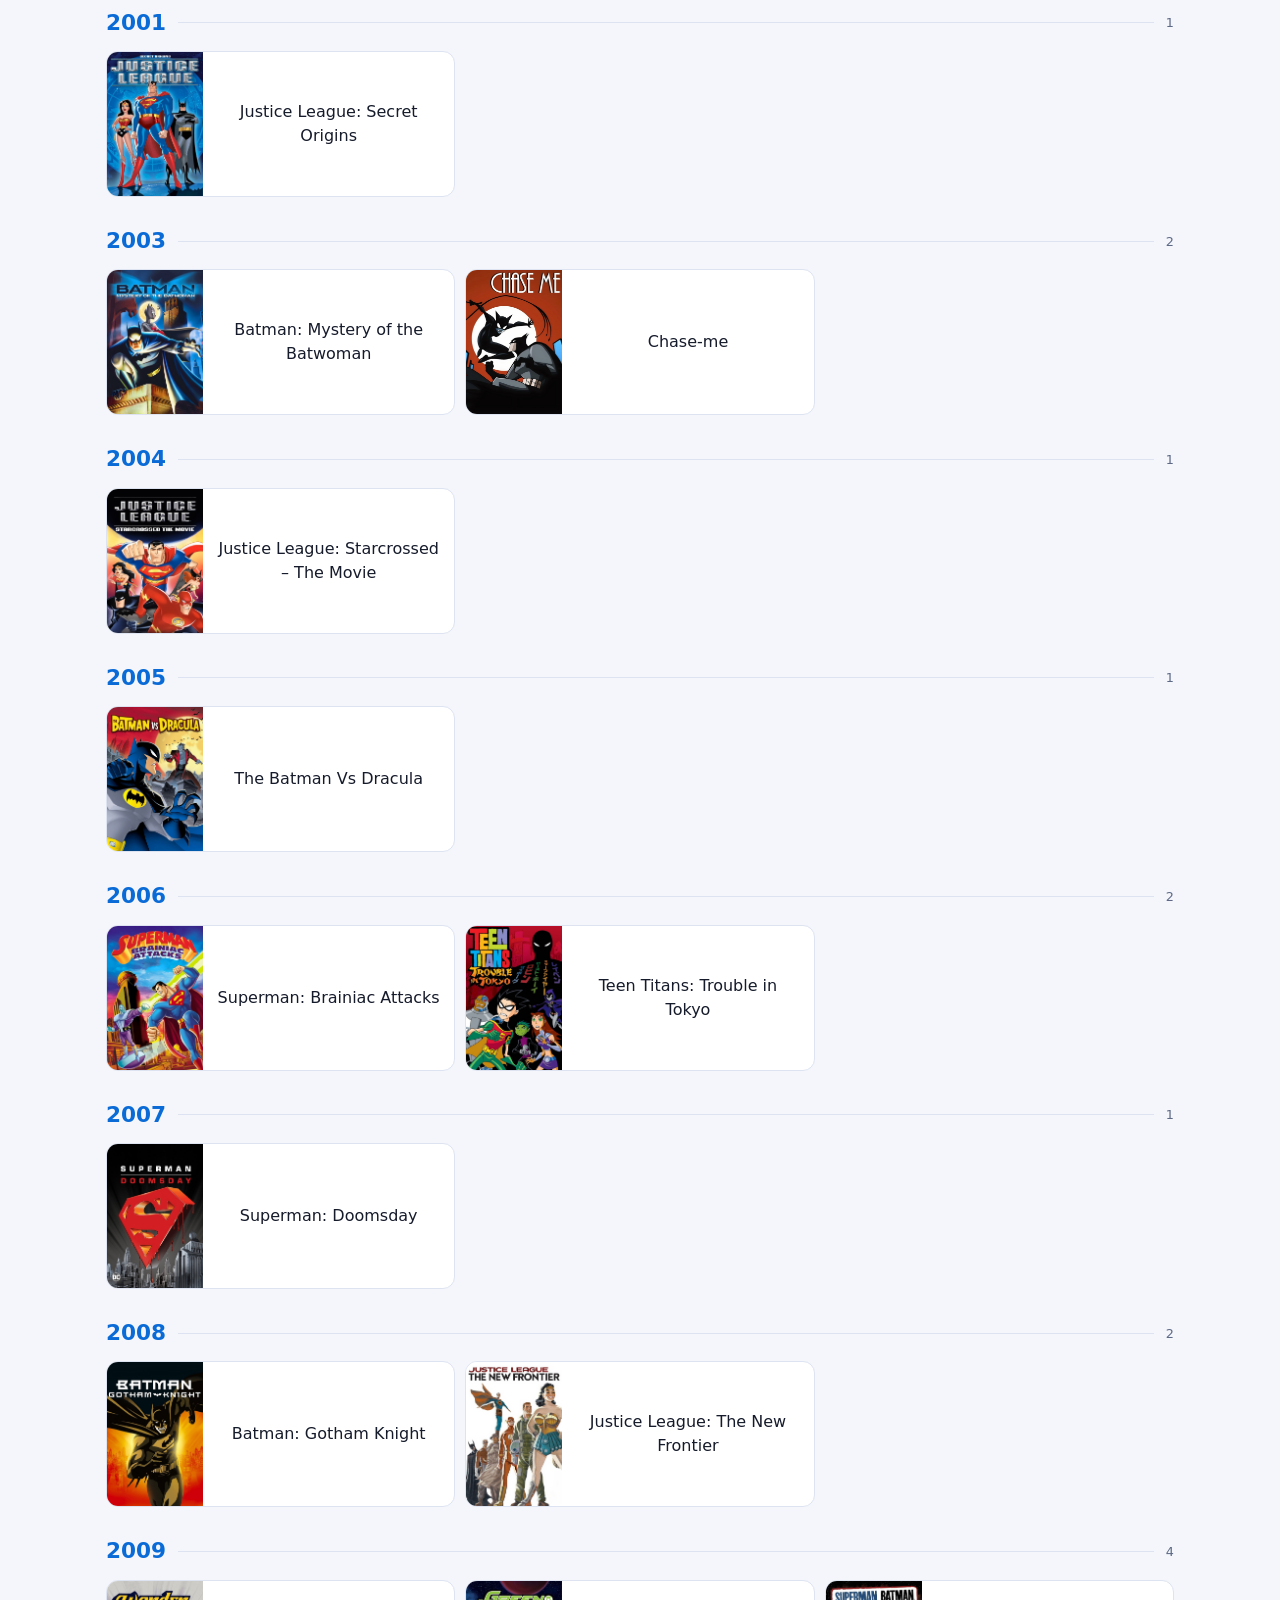
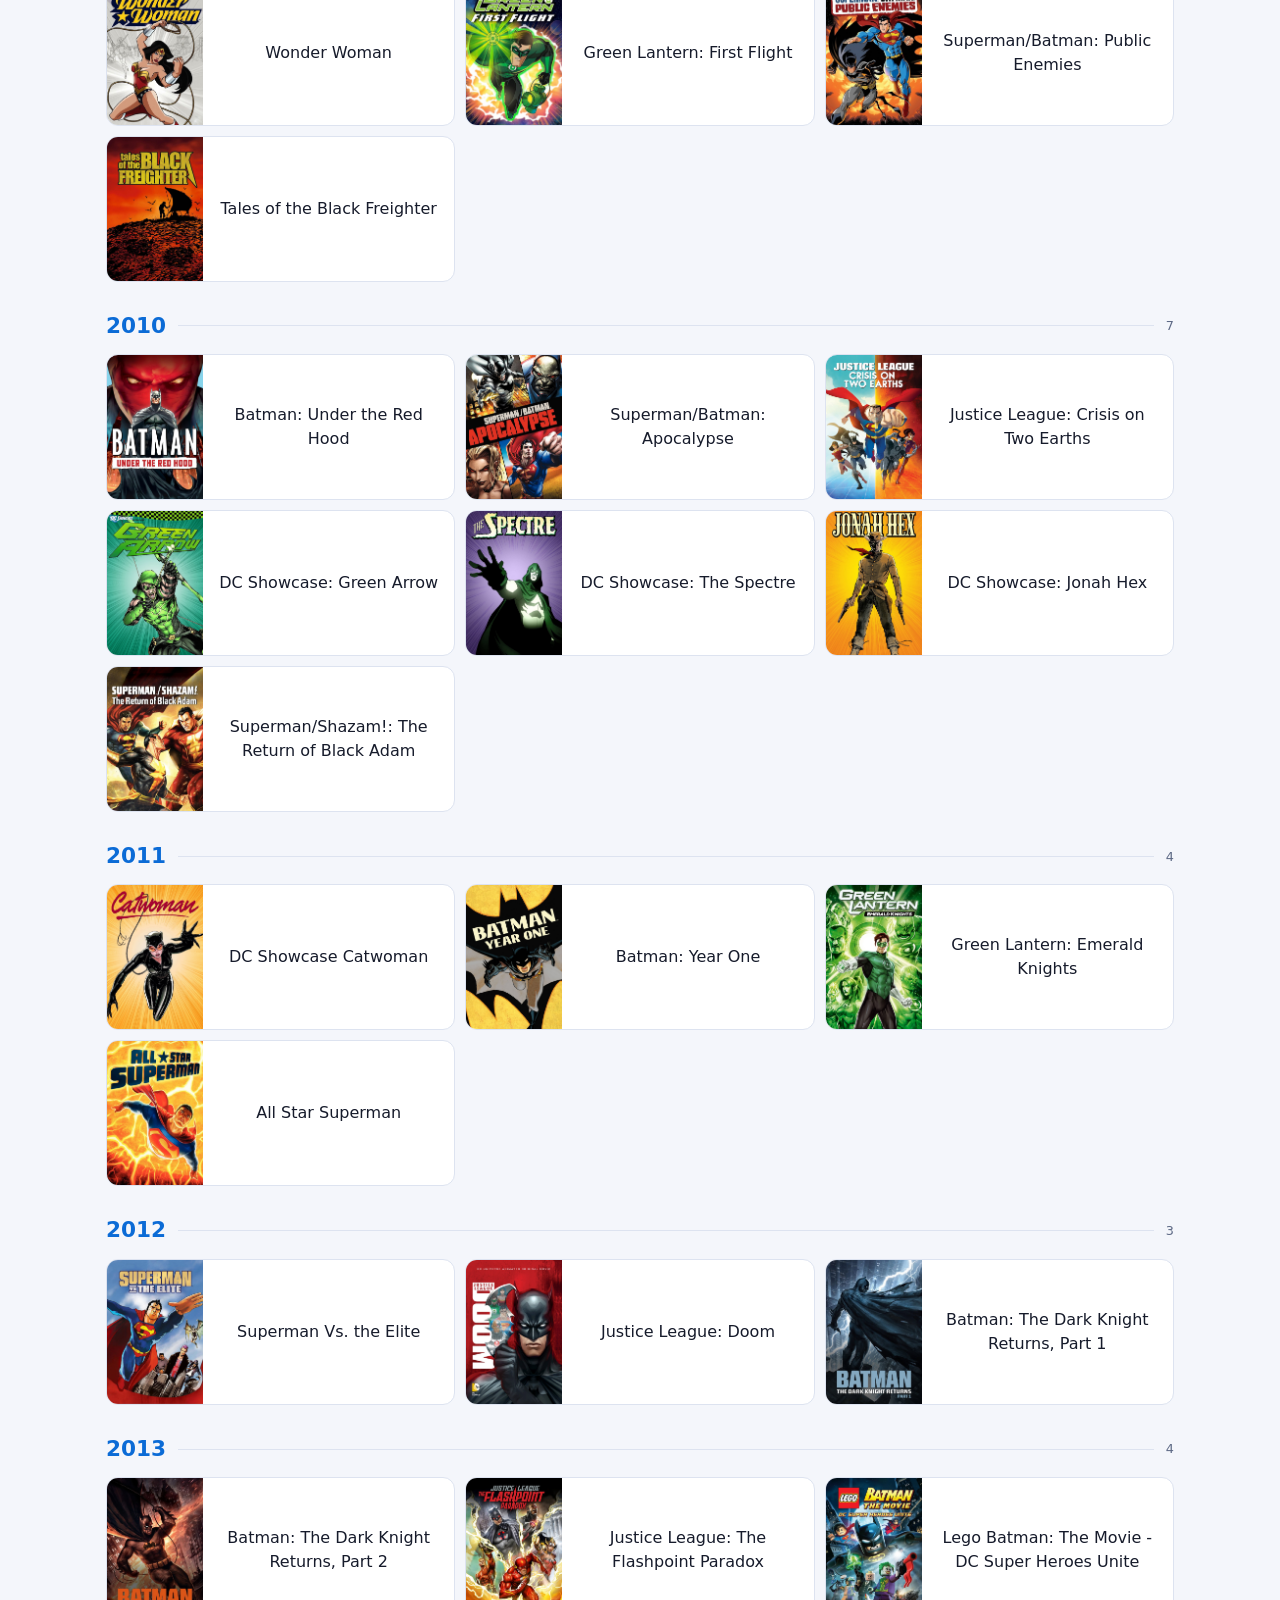
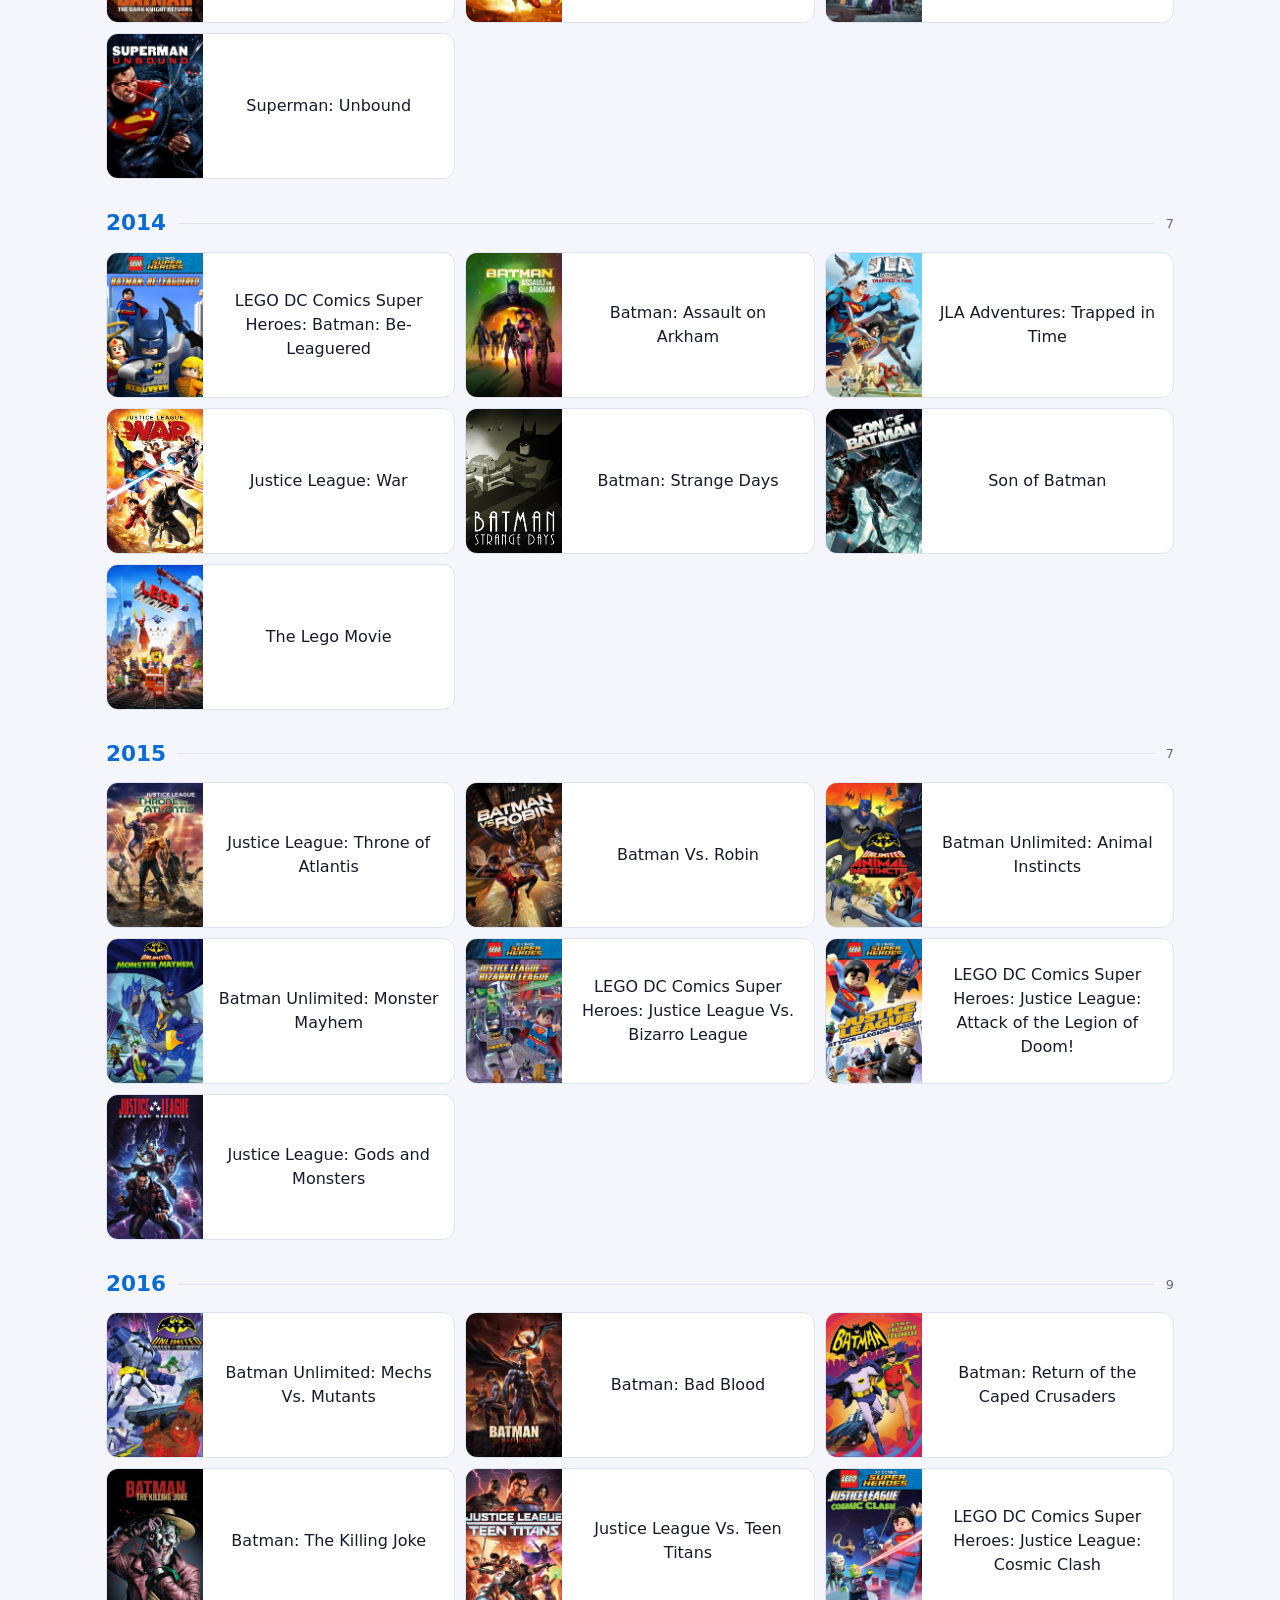
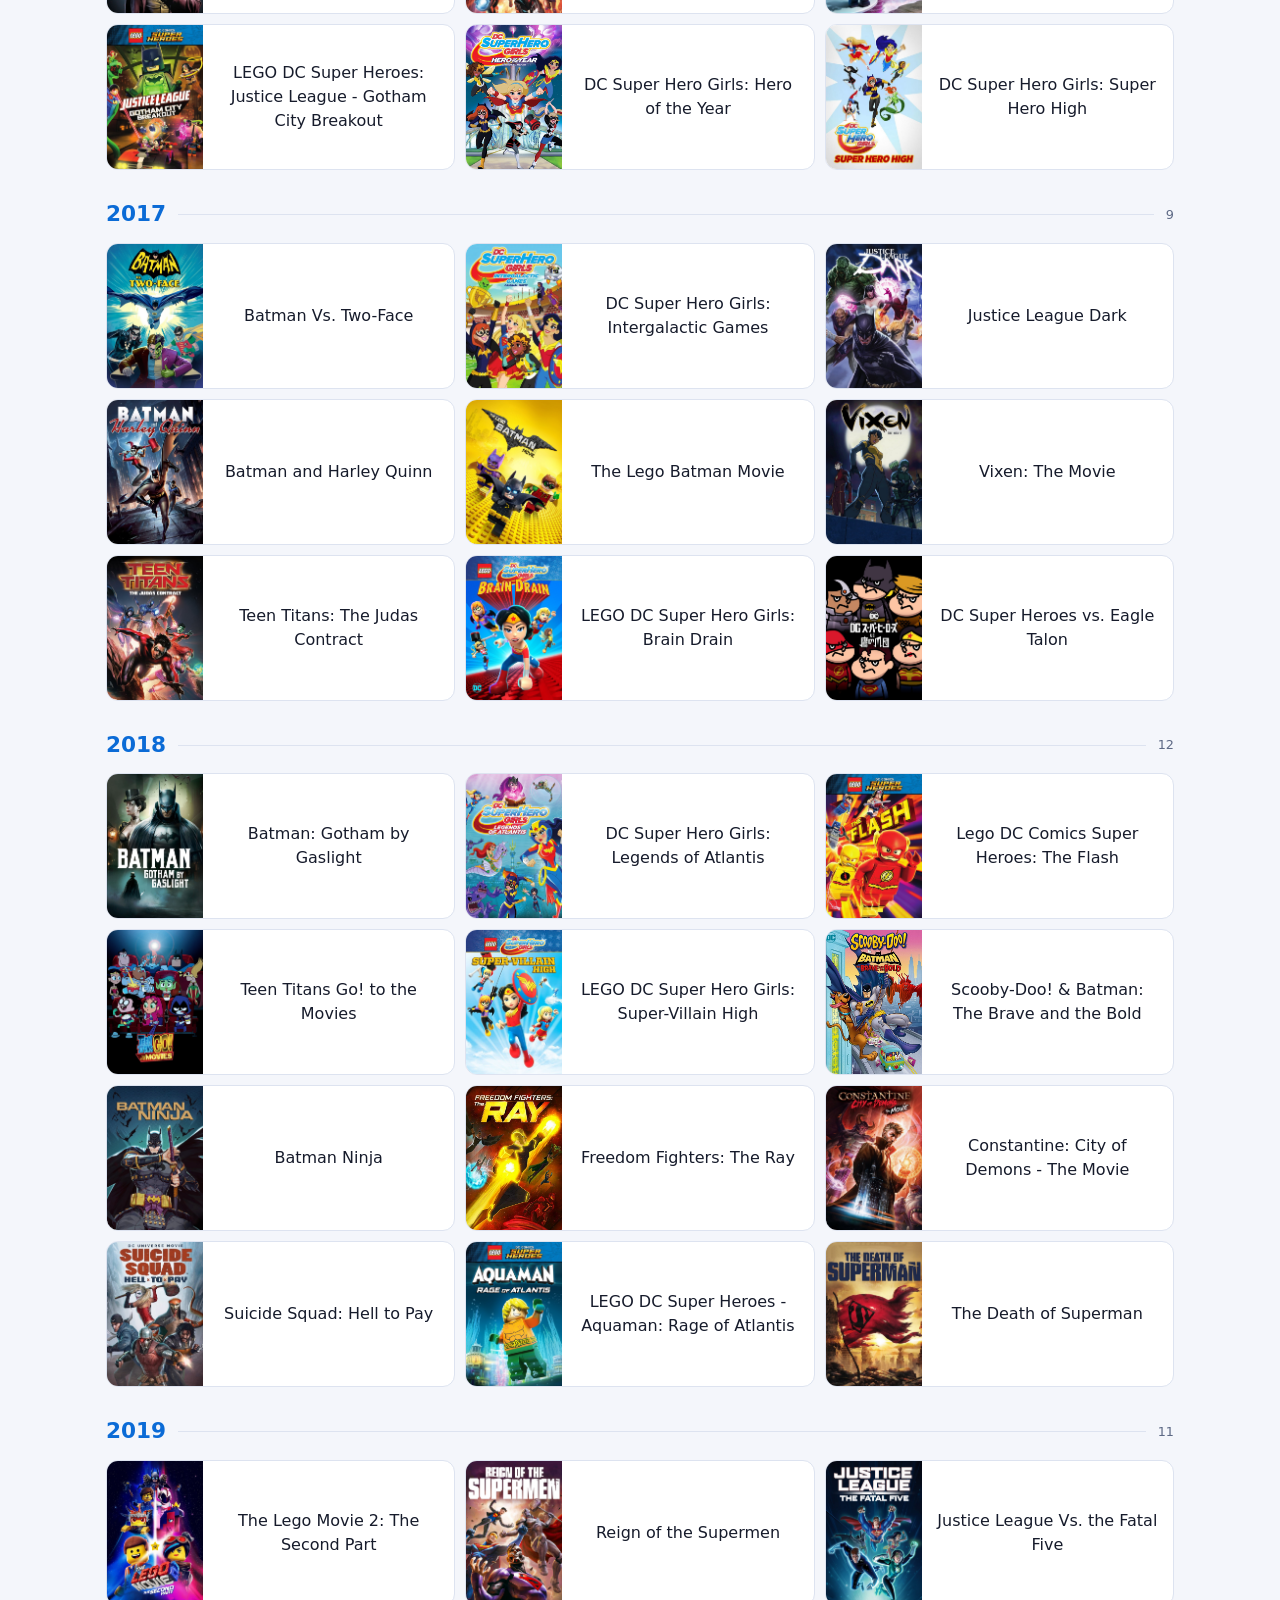
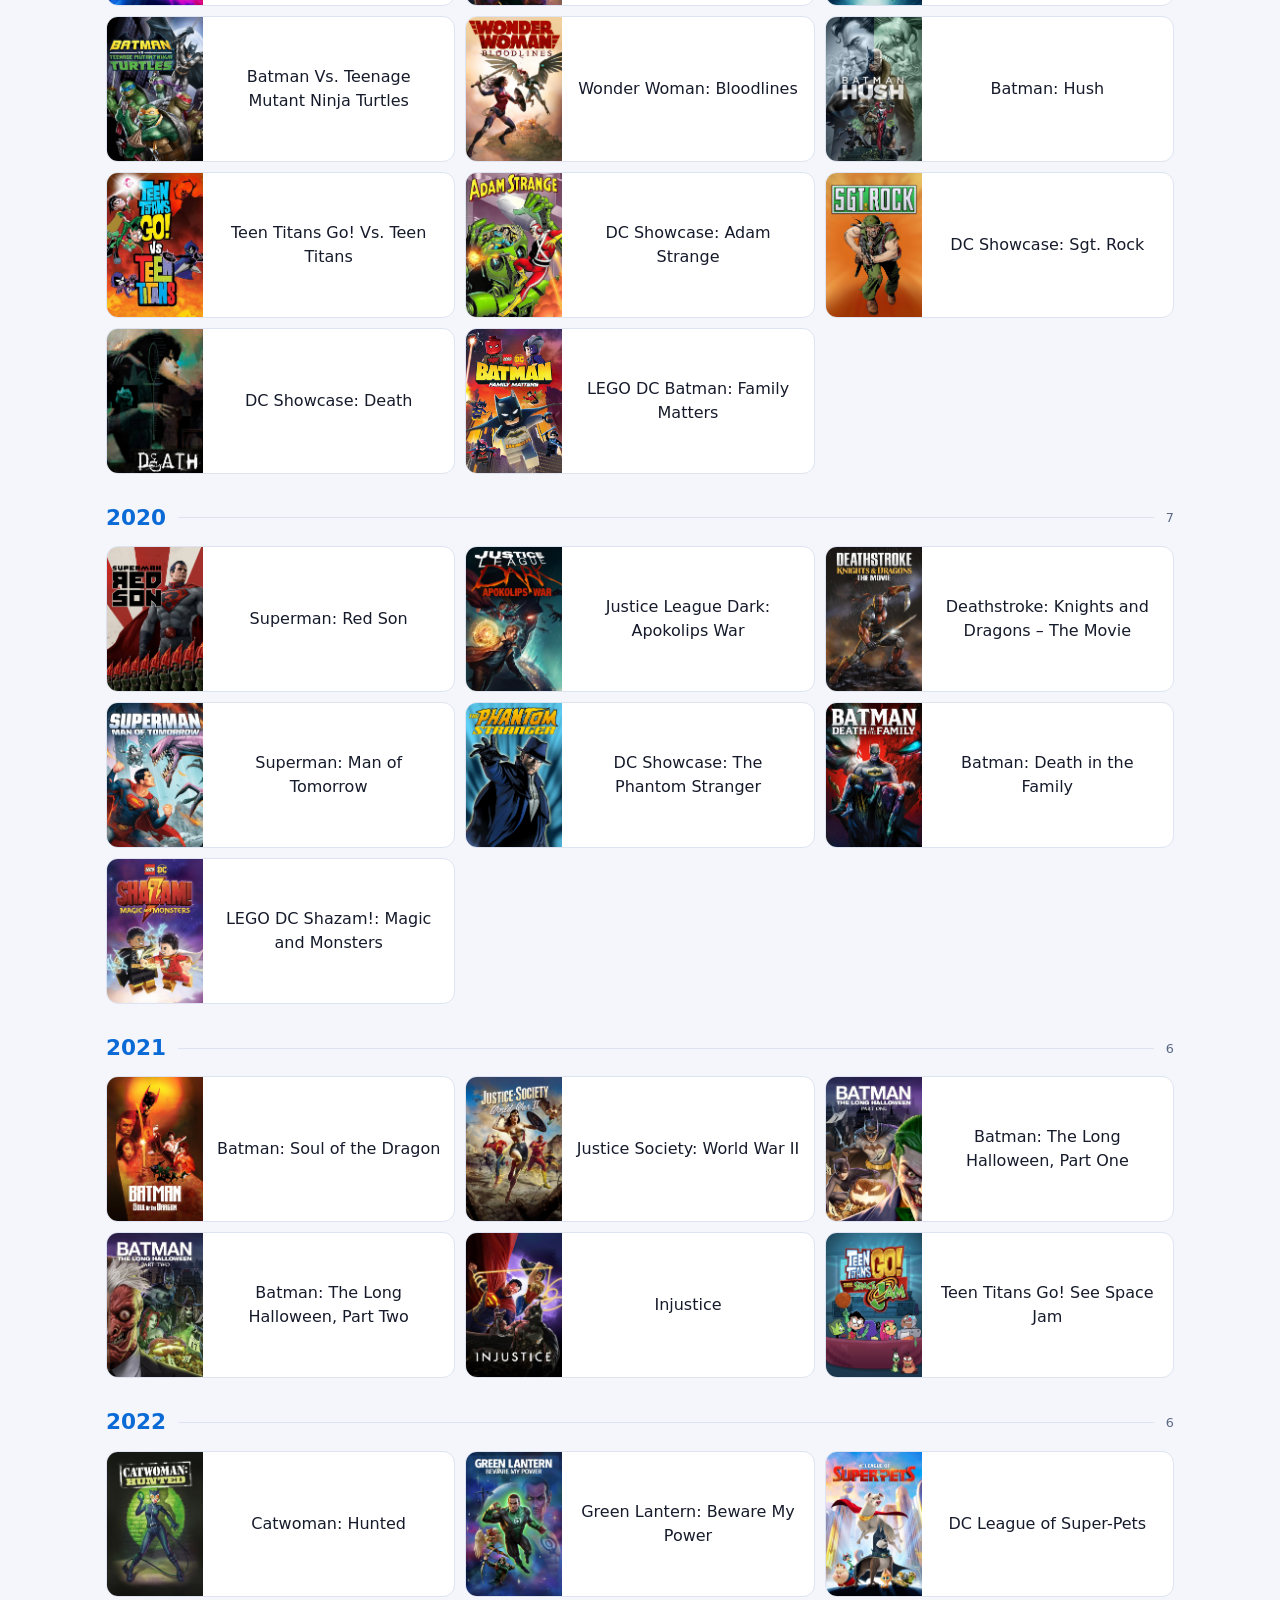
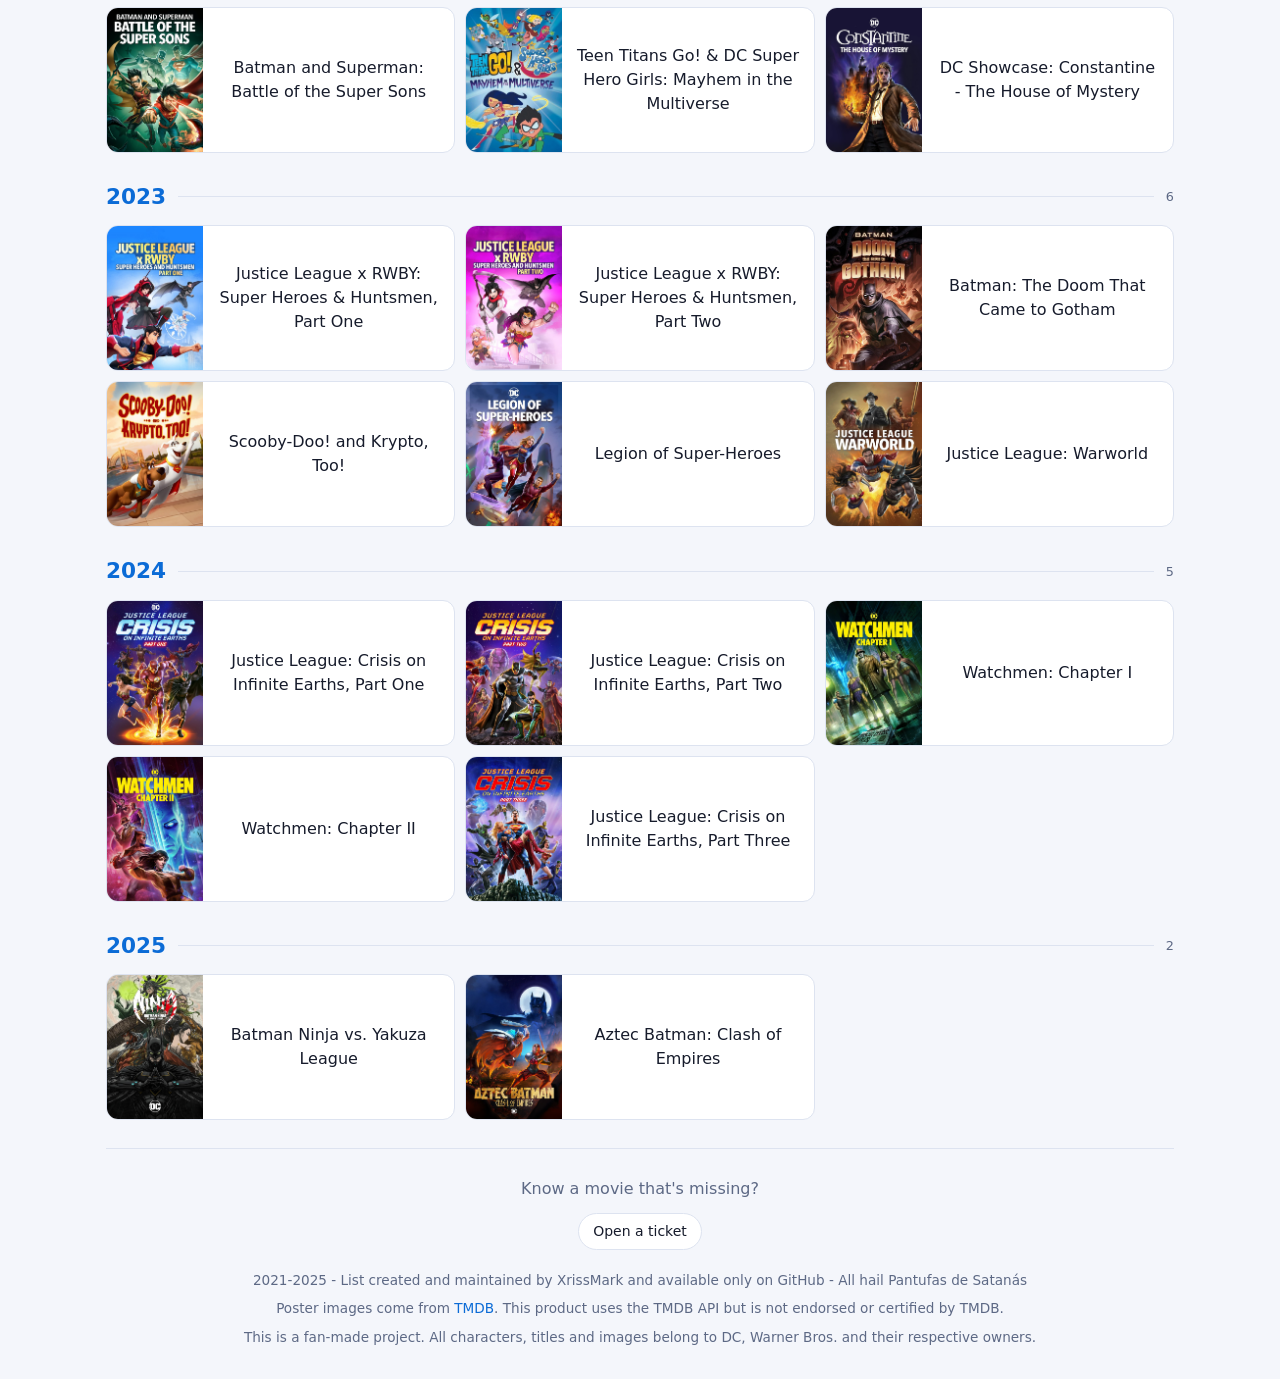
==== commit ba02df26: "Update HTML metadata for improved SEO and add sitemap.xml for better indexing" ====
--- a/index.html
+++ b/index.html
@@ -3,15 +3,20 @@
 <head>
   <meta charset="utf-8">
   <meta name="viewport" content="width=device-width, initial-scale=1">
-  <title>DC Animated Movies List</title>
-  <meta name="description" content="Every DC Animated Movie Listed">
+  <title>DC Animated Movies List - Every Movie by Year and Hero</title>
+  <meta name="description" content="The complete list of DC animated movies from 1972 to today. Search by title and filter by year or hero: Batman, Superman, Wonder Woman, Justice League and more.">
   <meta name="theme-color" content="#0b0f17">
+  <meta name="google-site-verification" content="npVkWhLQo6taRc2B9MQfAhf5jBrtO2dCCO8QK9xPlTY">
   <link rel="icon" href="images/dc-logo.png">
+  <link rel="canonical" href="https://xrissmark.github.io/DCList/">
+  <link rel="alternate" hreflang="en" href="https://xrissmark.github.io/DCList/">
+  <link rel="alternate" hreflang="pt-BR" href="https://xrissmark.github.io/DCList/ptbr.html">
+  <link rel="alternate" hreflang="x-default" href="https://xrissmark.github.io/DCList/">
 
   <meta property="og:url" content="https://xrissmark.github.io/DCList/">
   <meta property="og:type" content="article">
-  <meta property="og:title" content="DC Animated Movies List">
-  <meta property="og:description" content="Every DC Animated Movie Listed">
+  <meta property="og:title" content="DC Animated Movies List - Every Movie by Year and Hero">
+  <meta property="og:description" content="The complete list of DC animated movies from 1972 to today. Search by title and filter by year or hero: Batman, Superman, Wonder Woman, Justice League and more.">
   <meta property="og:image" content="https://xrissmark.github.io/DCList/images/dc-logo.png">
   <link rel="stylesheet" href="css/style.css">
   <script src="js/main.js" defer></script>
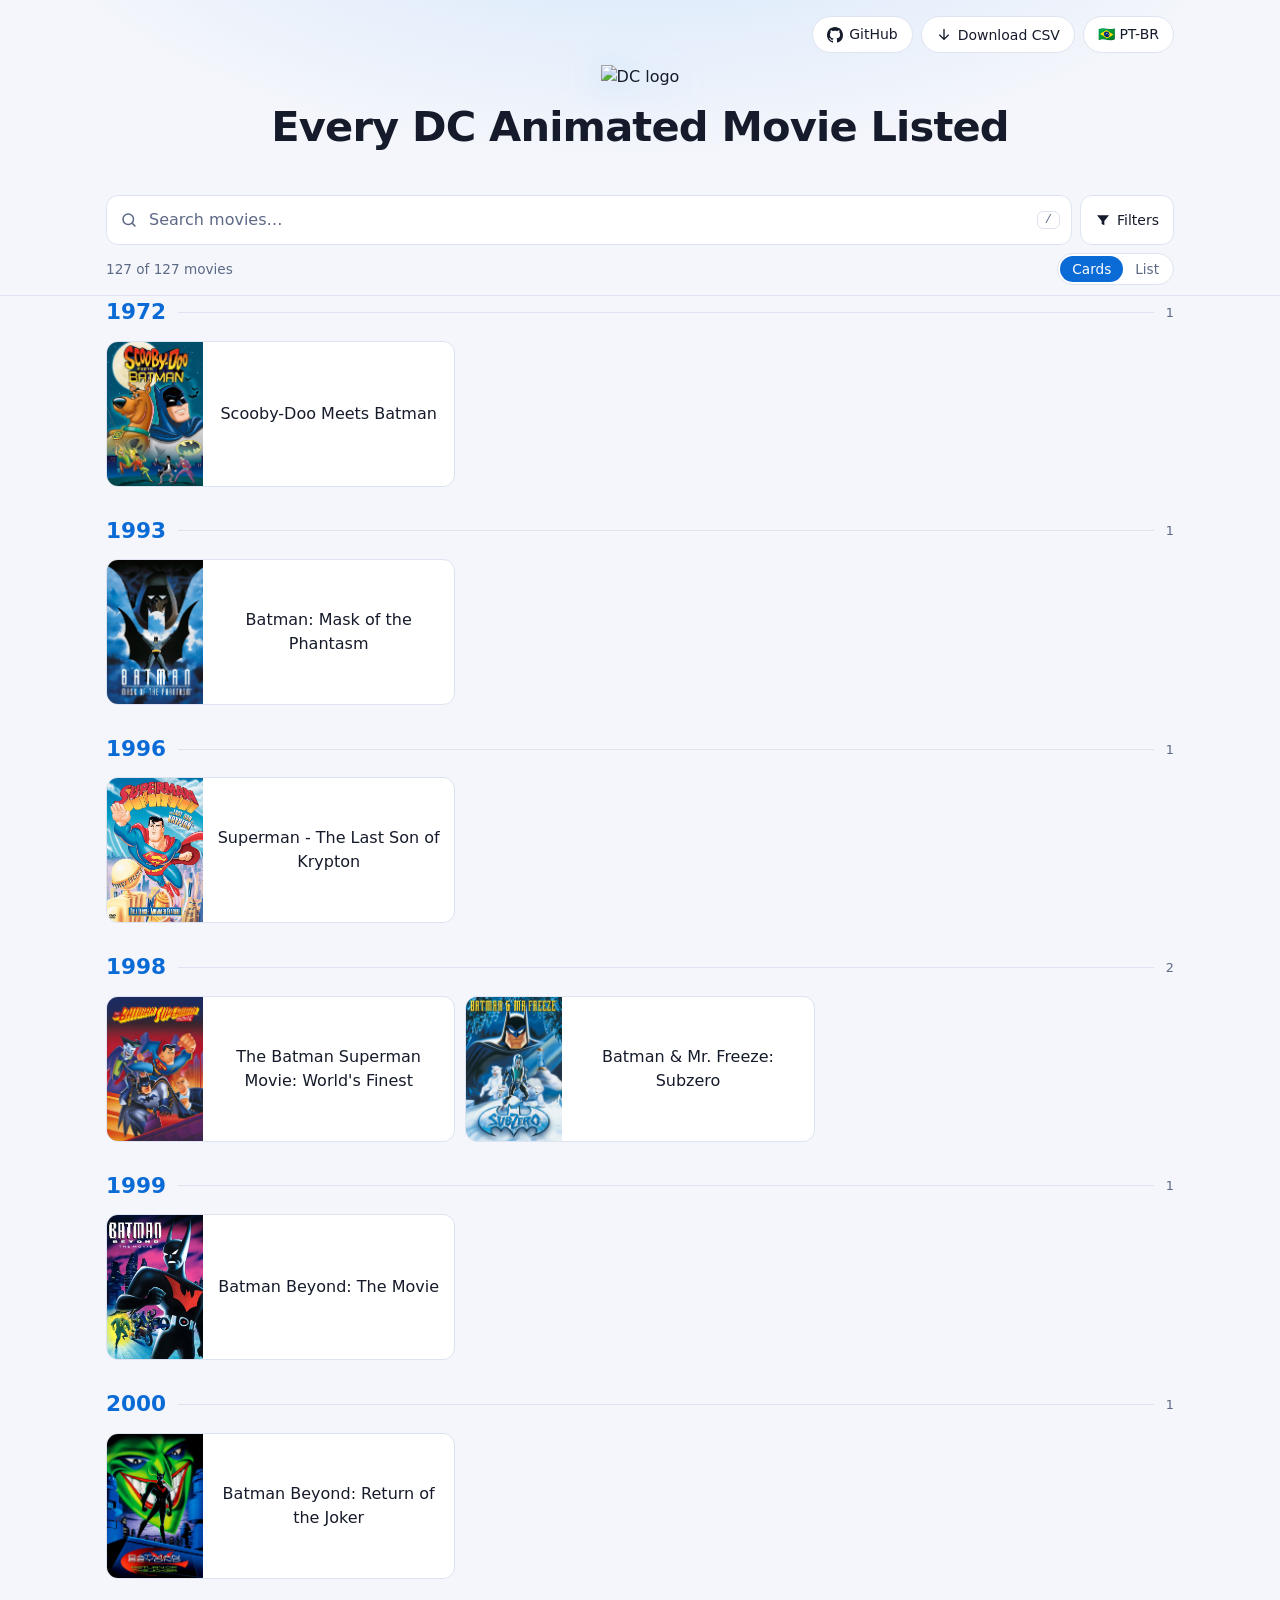
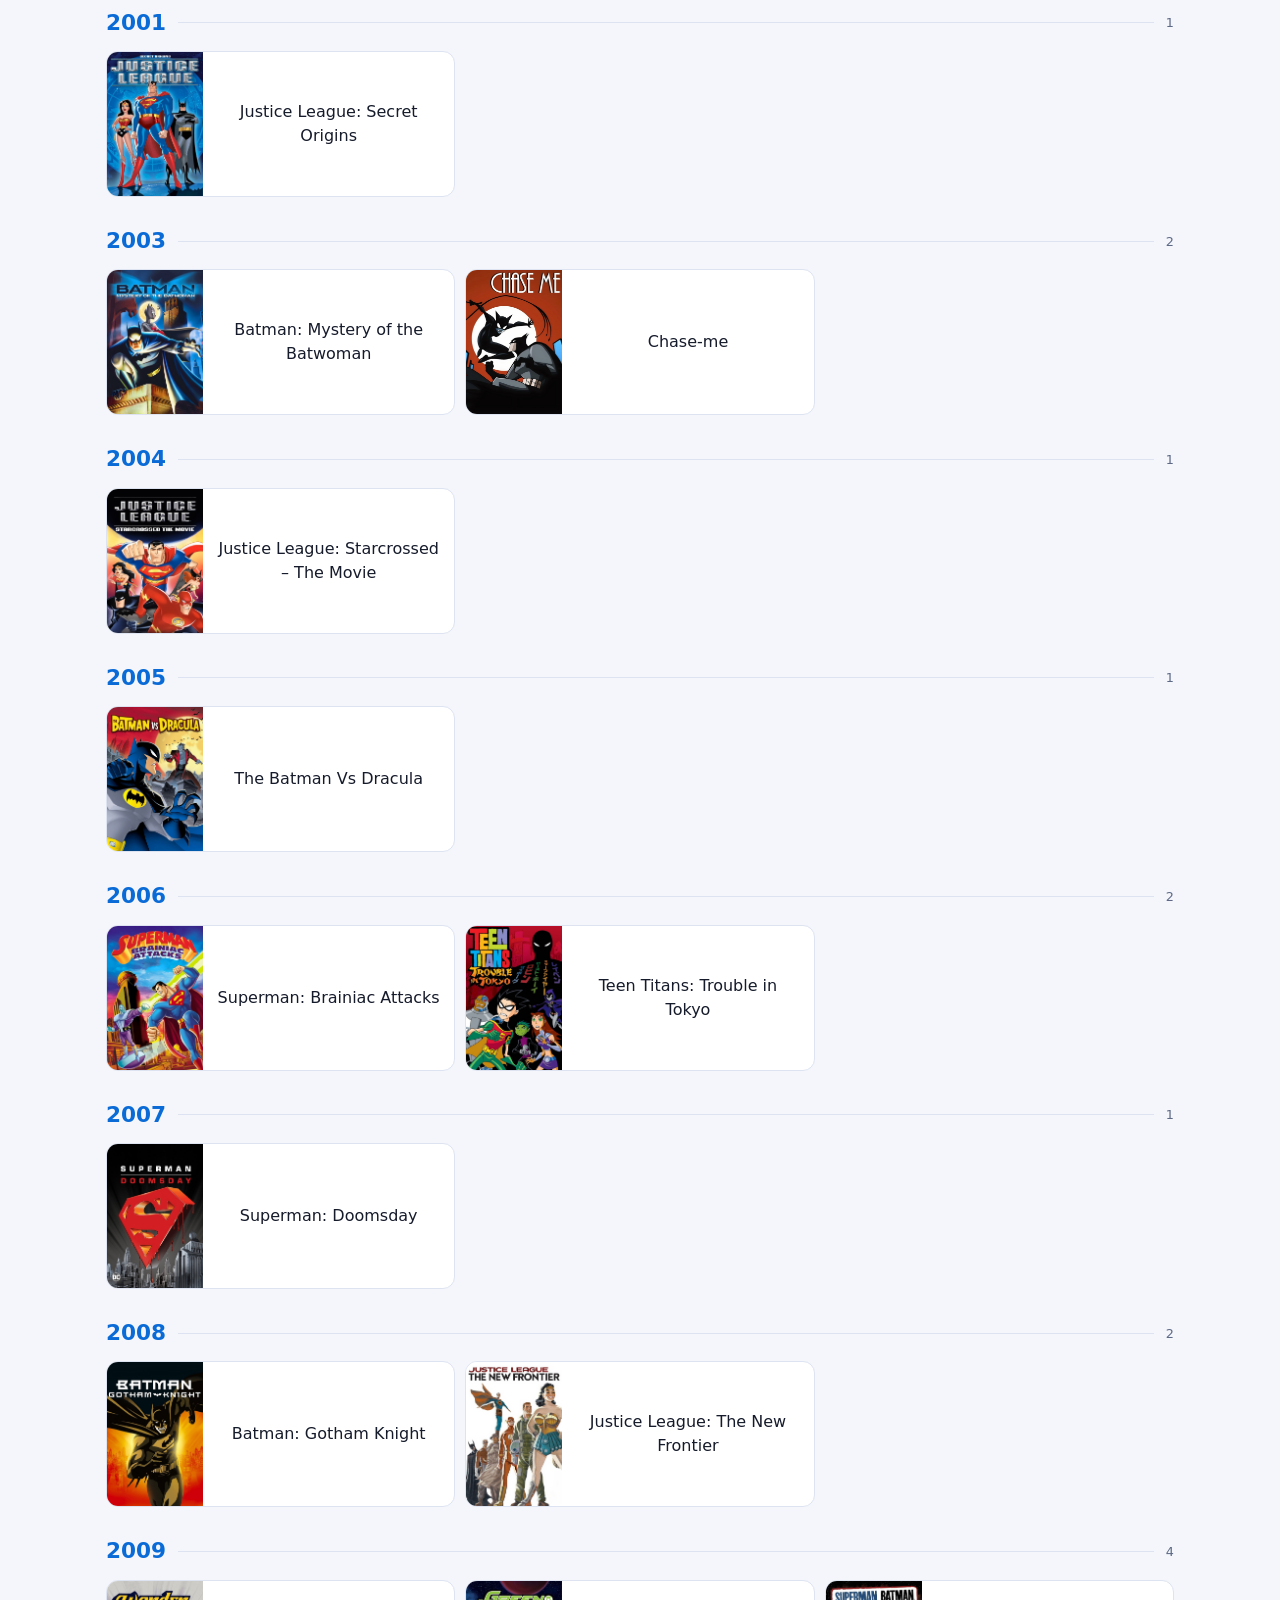
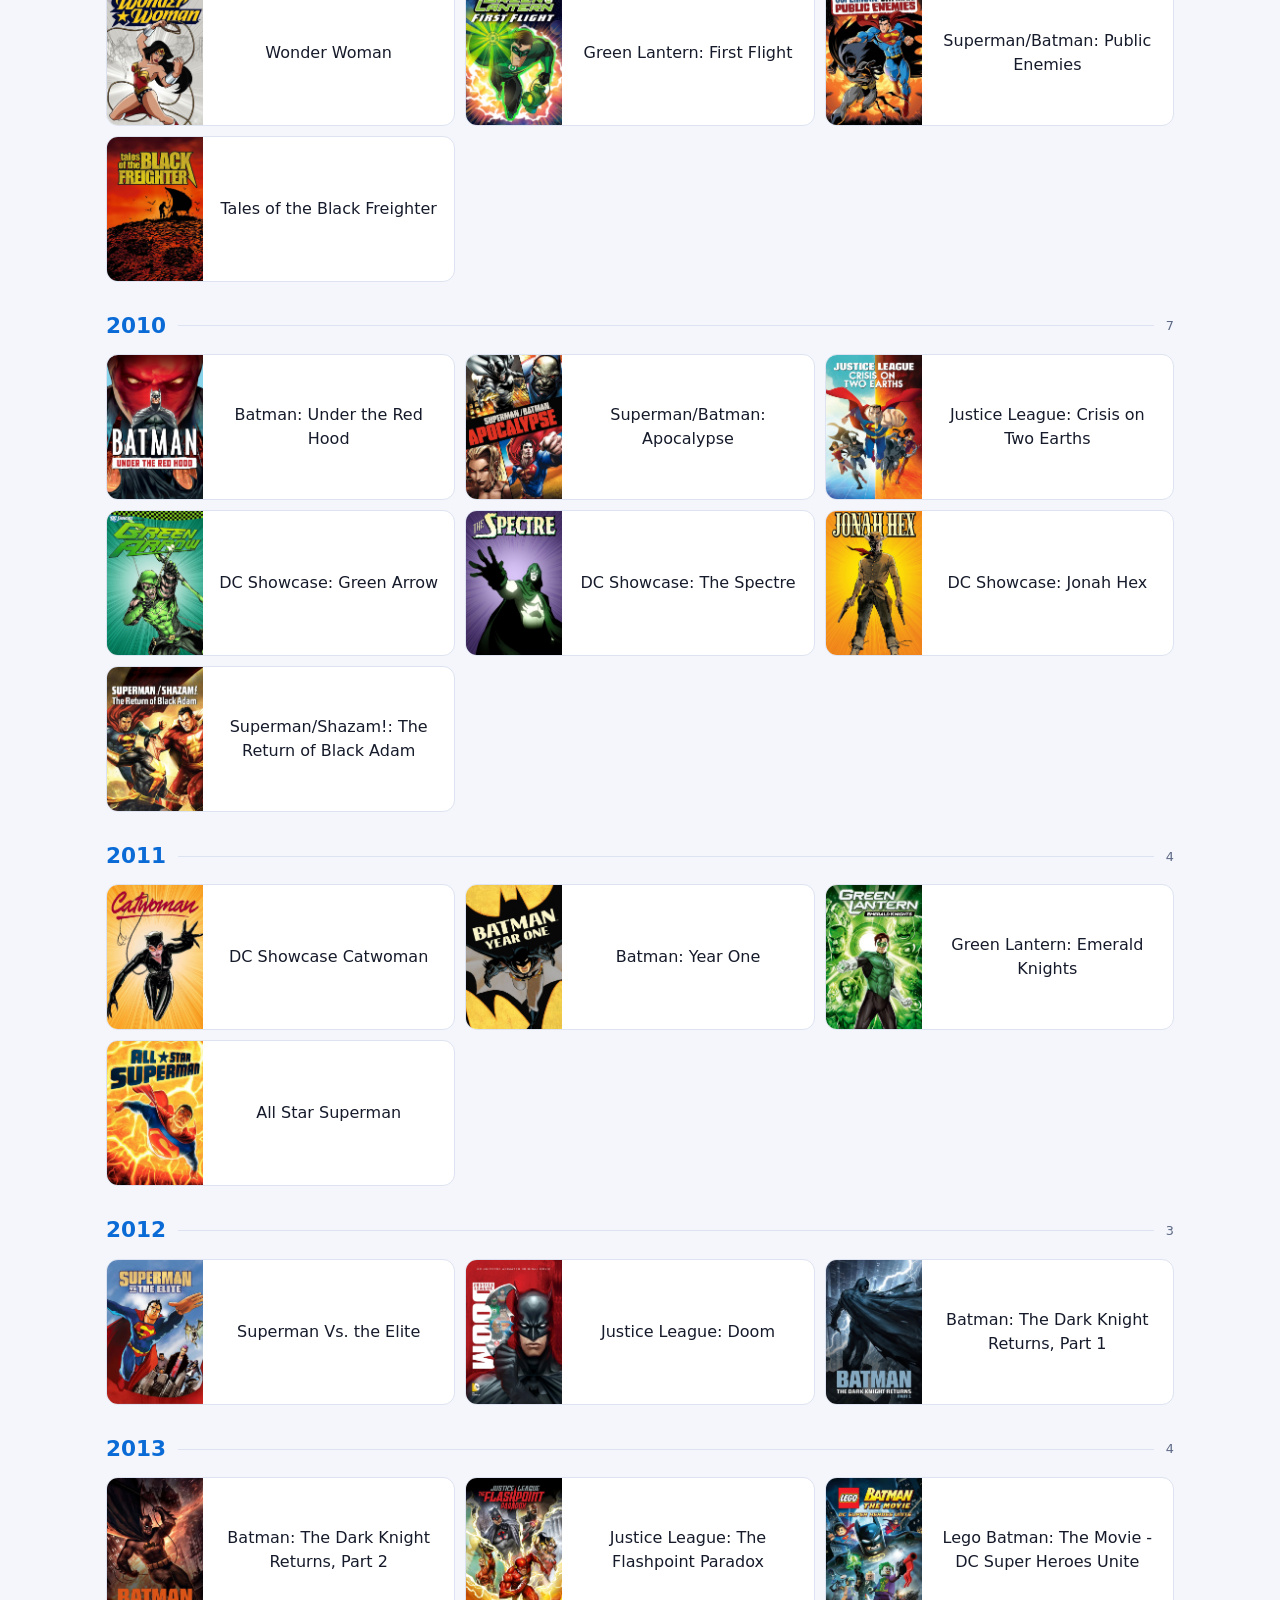
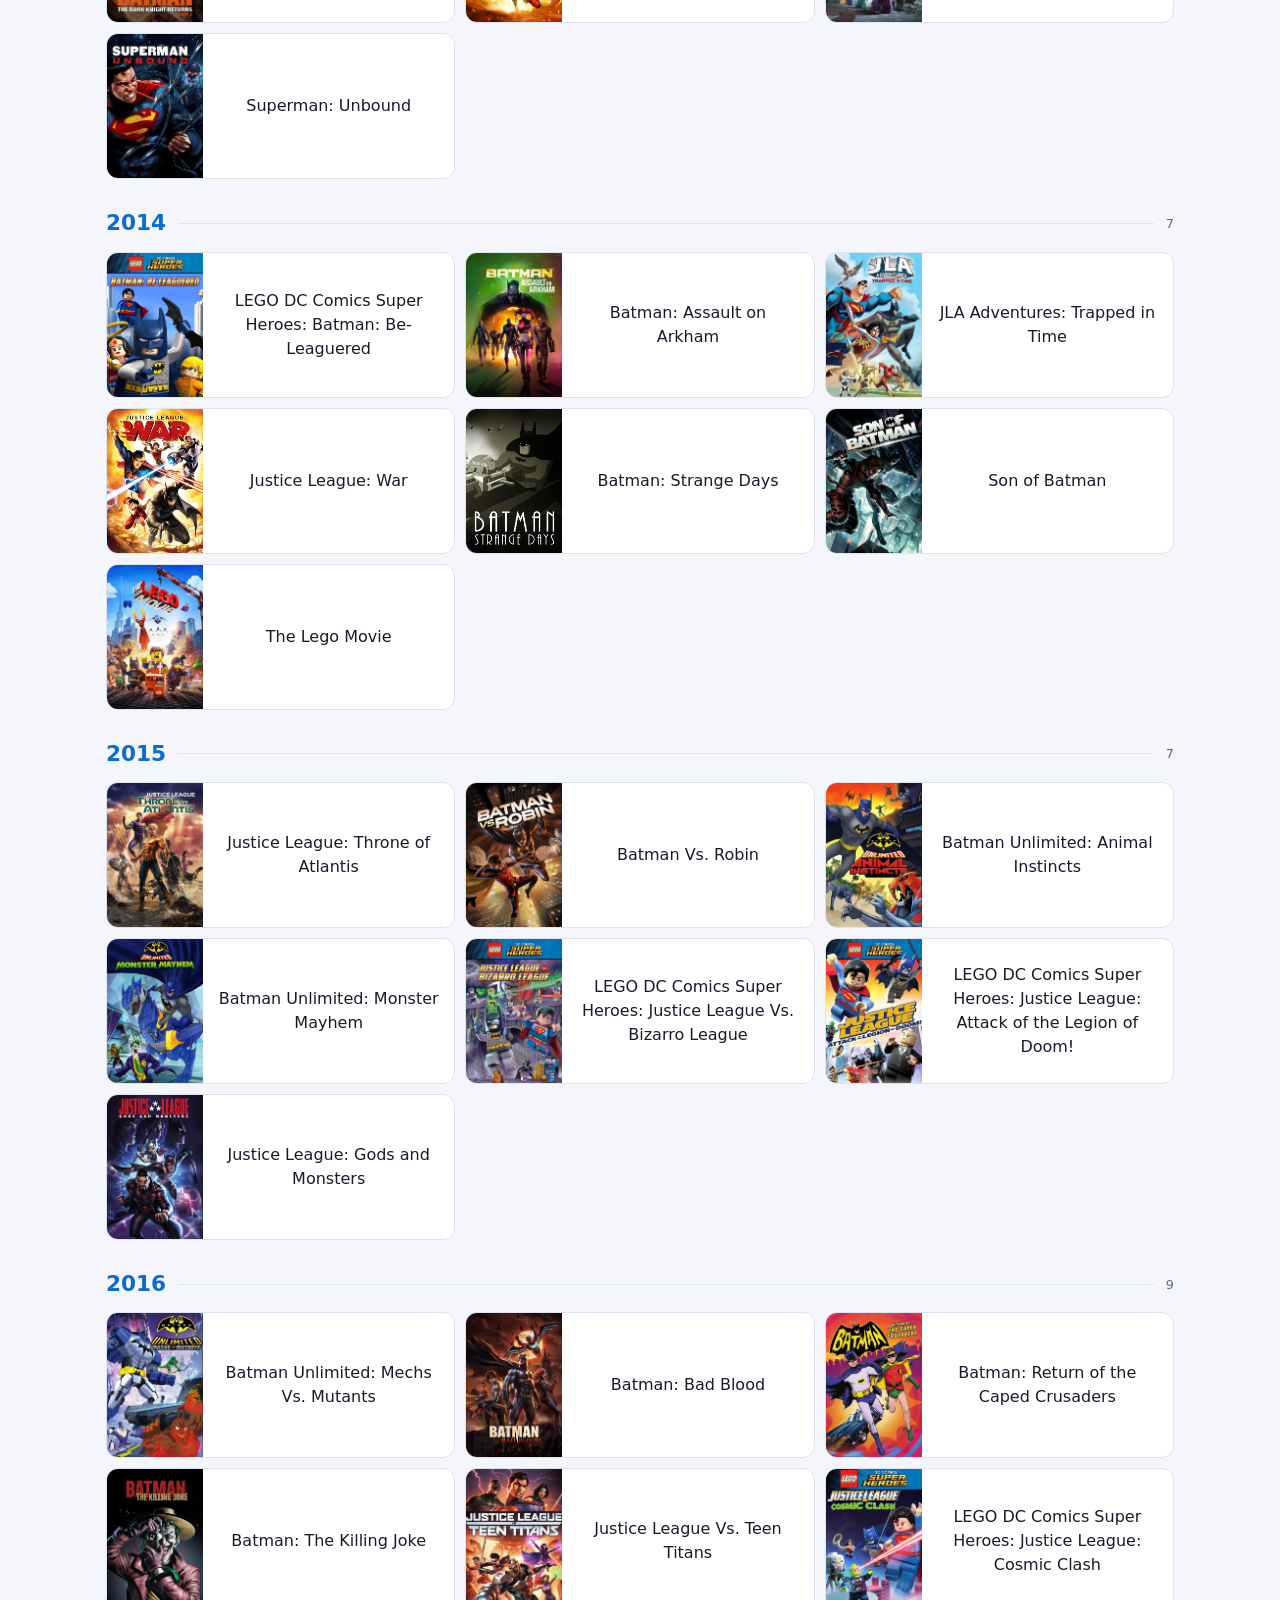
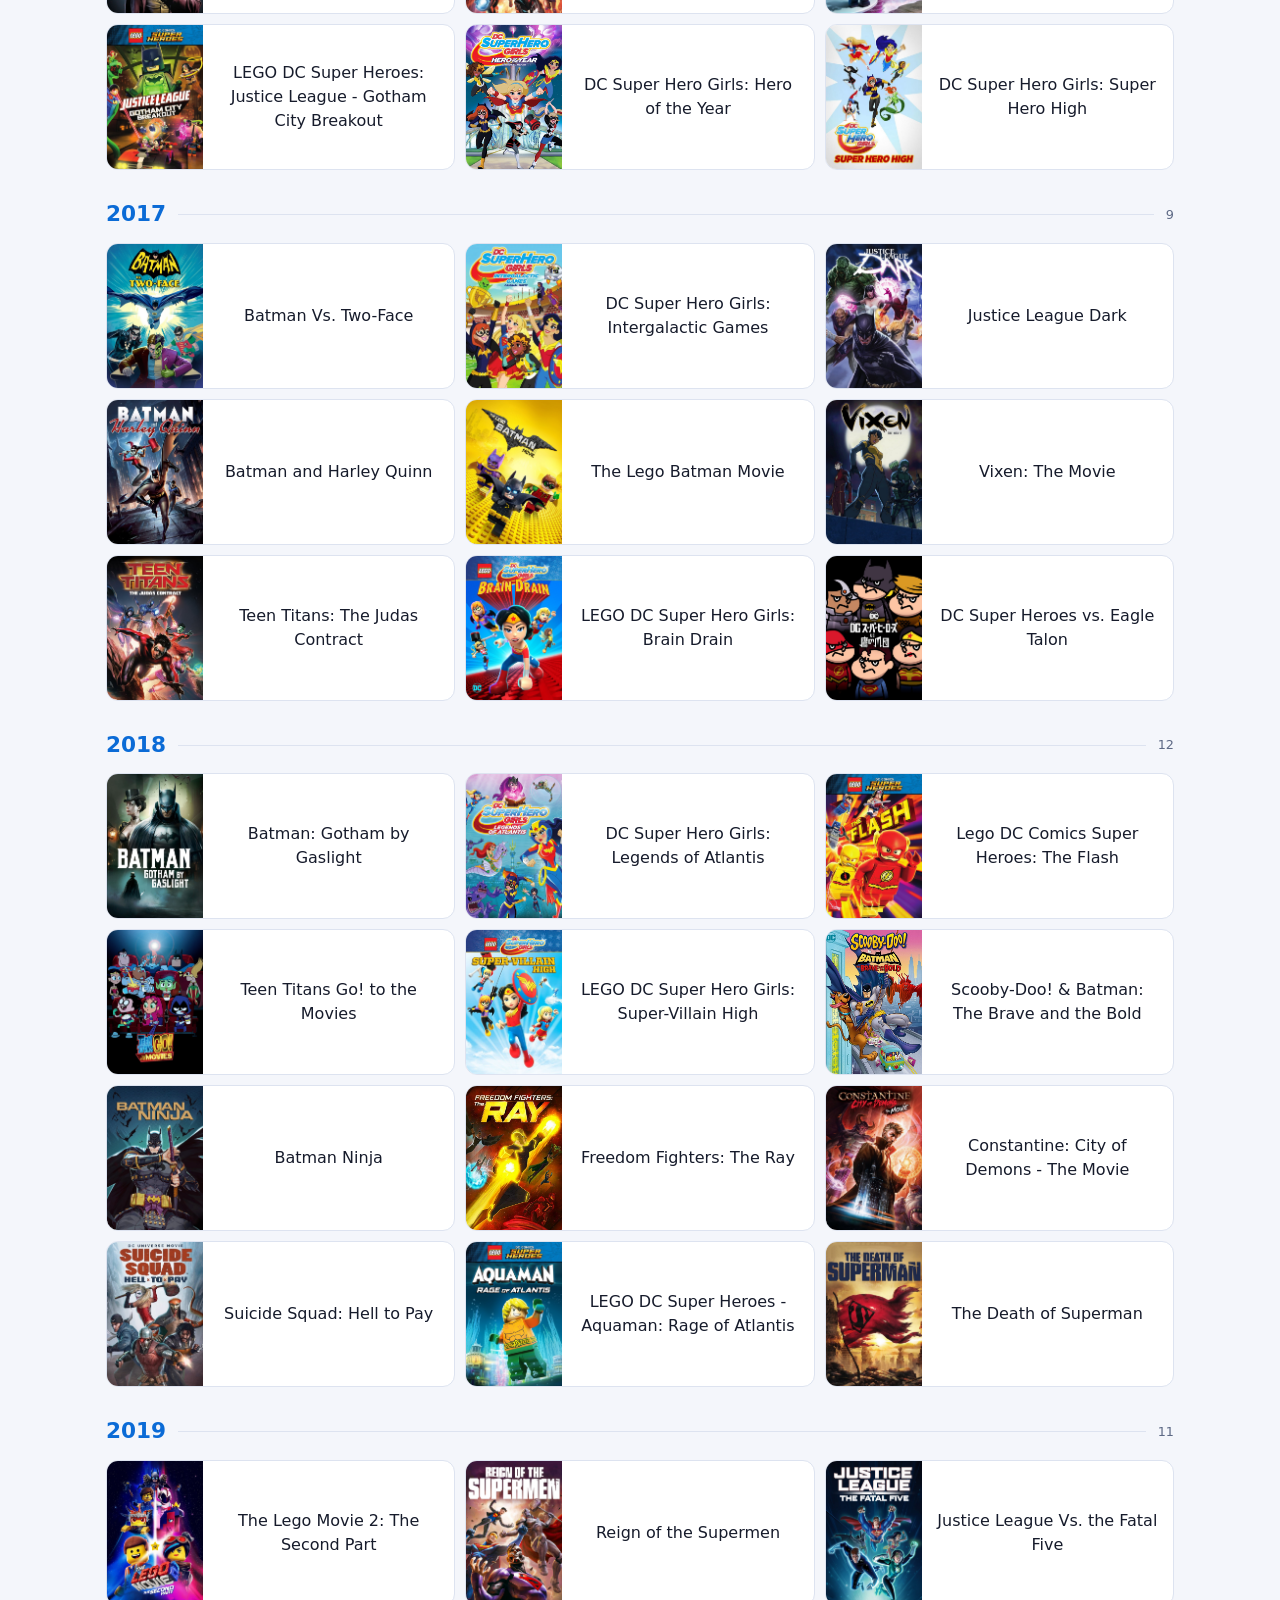
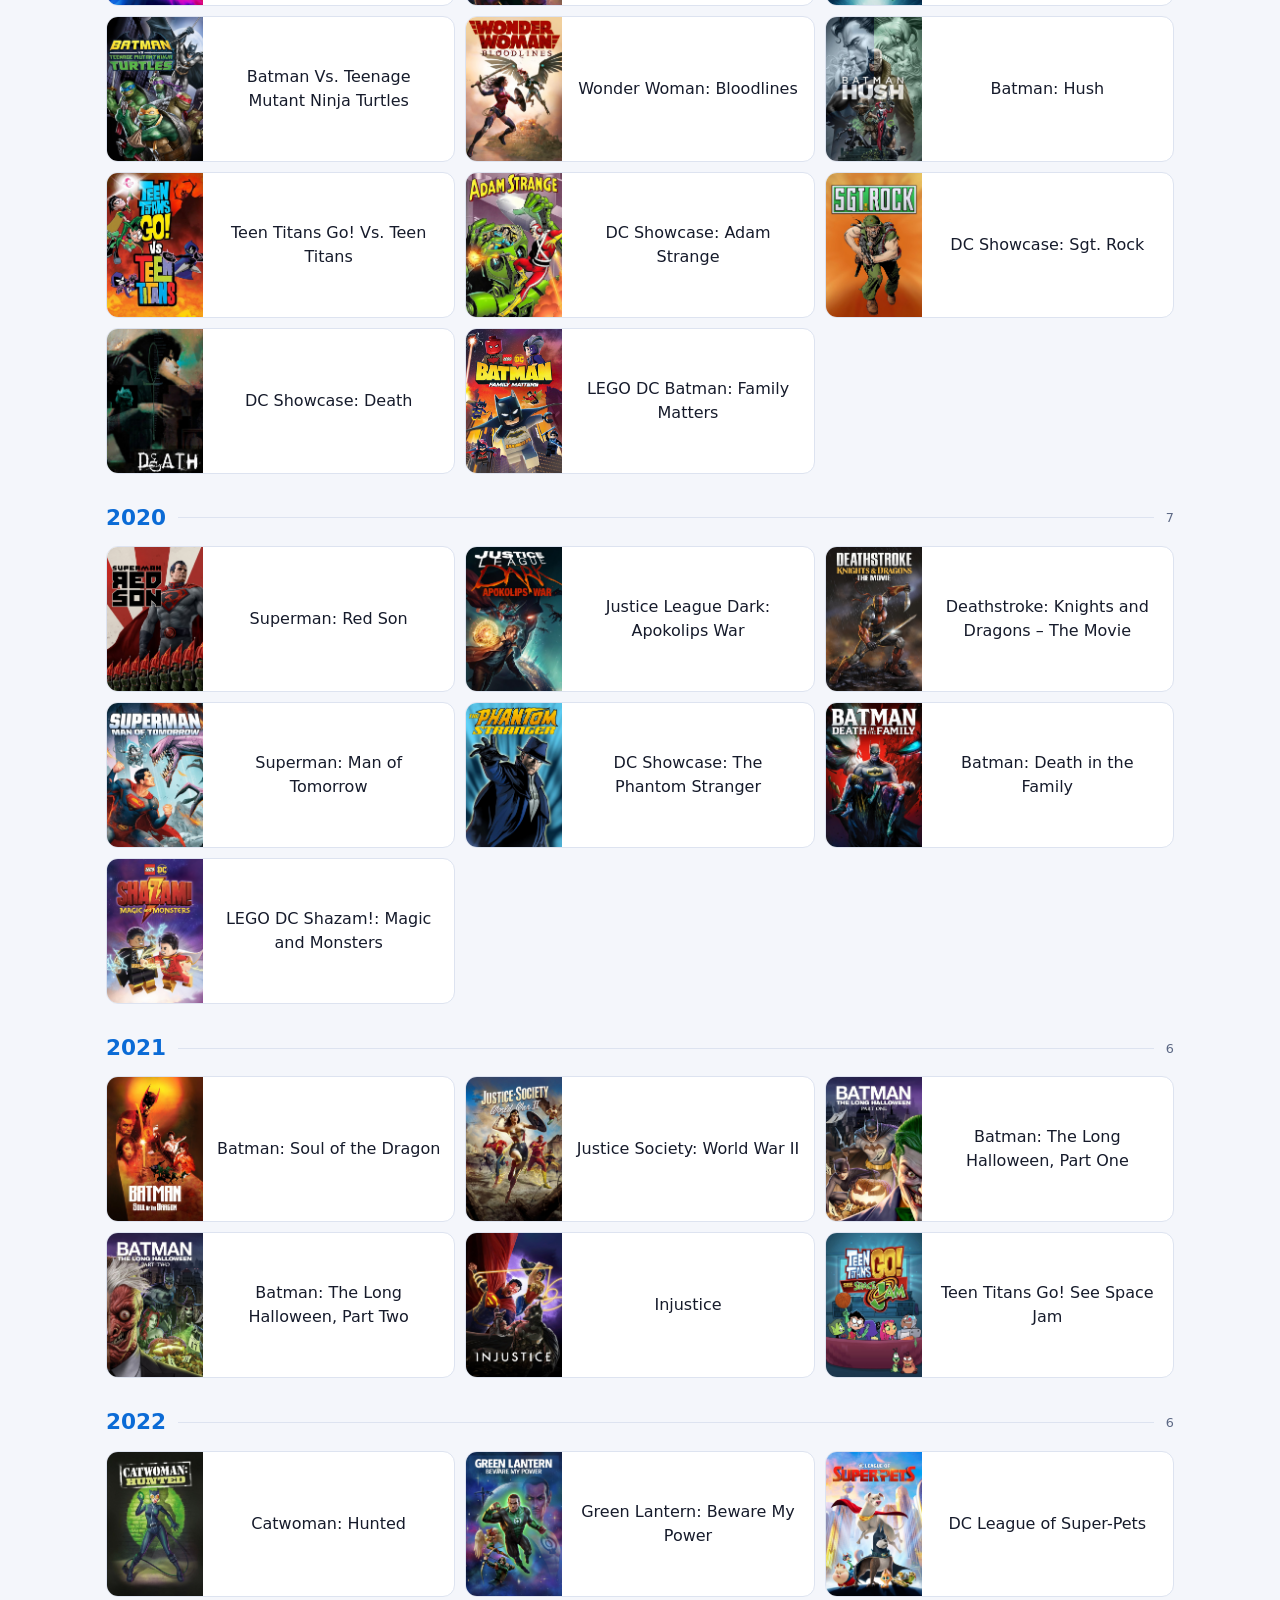
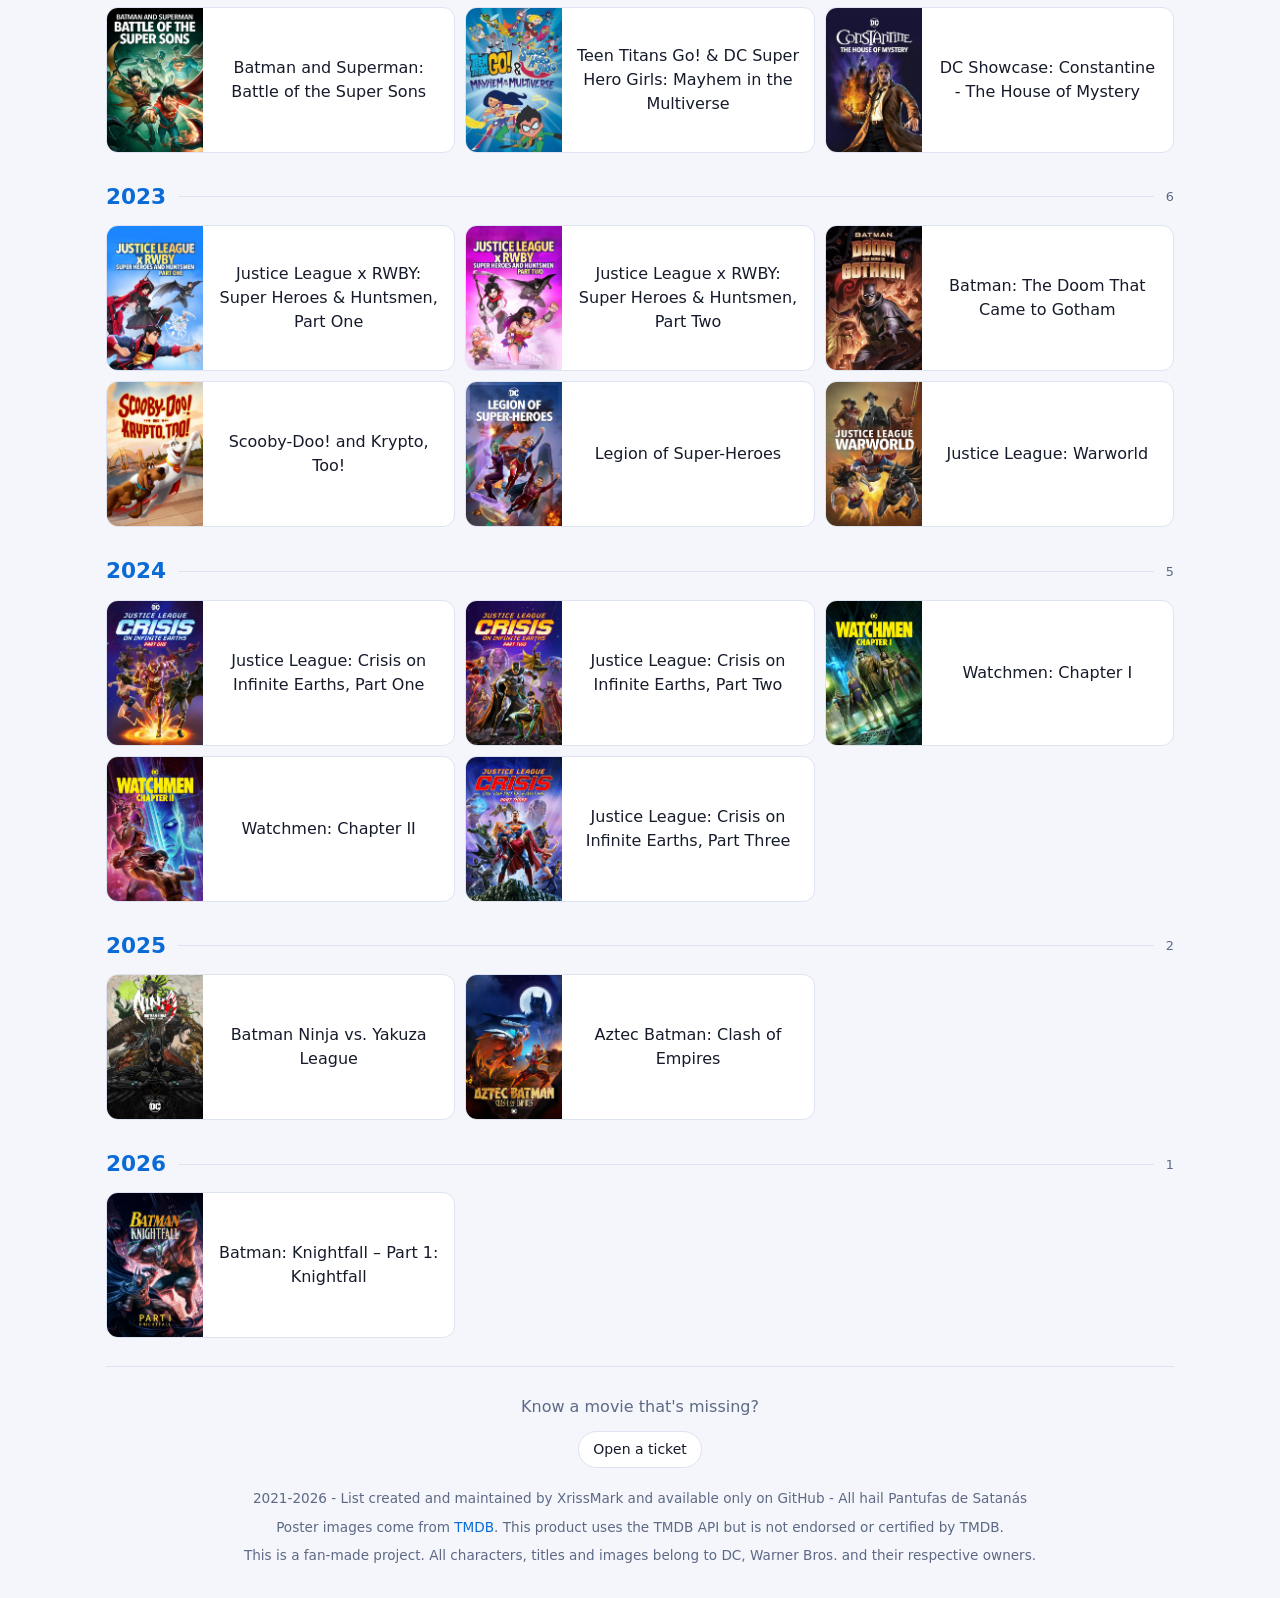
==== commit 5cea8541: "Add 2026 movie "Batman: Knightfall – Part 1" poster and update listings" ====
--- a/index.html
+++ b/index.html
@@ -53,7 +53,7 @@
           </div>
         </div>
         <div class="chips" id="chips-hero" role="group" aria-label="Hero"><button class="chip" type="button" data-value="batman" aria-pressed="false">Batman</button><button class="chip" type="button" data-value="superman" aria-pressed="false">Superman</button><button class="chip" type="button" data-value="wonder-woman" aria-pressed="false">Wonder Woman</button><button class="chip" type="button" data-value="justice-league" aria-pressed="false">Justice League</button><button class="chip" type="button" data-value="teen-titans" aria-pressed="false">Teen Titans</button><button class="chip" type="button" data-value="green-lantern" aria-pressed="false">Green Lantern</button><button class="chip" type="button" data-value="flash" aria-pressed="false">The Flash</button><button class="chip" type="button" data-value="aquaman" aria-pressed="false">Aquaman</button><button class="chip" type="button" data-value="shazam" aria-pressed="false">Shazam</button><button class="chip" type="button" data-value="catwoman" aria-pressed="false">Catwoman</button><button class="chip" type="button" data-value="constantine" aria-pressed="false">Constantine</button><button class="chip" type="button" data-value="suicide-squad" aria-pressed="false">Suicide Squad</button><button class="chip" type="button" data-value="super-hero-girls" aria-pressed="false">Super Hero Girls</button><button class="chip" type="button" data-value="other" aria-pressed="false">Others</button></div>
-        <div class="chips" id="chips-year" role="group" aria-label="Year" hidden><button class="chip" type="button" data-value="1972" aria-pressed="false">1972</button><button class="chip" type="button" data-value="1993" aria-pressed="false">1993</button><button class="chip" type="button" data-value="1996" aria-pressed="false">1996</button><button class="chip" type="button" data-value="1998" aria-pressed="false">1998</button><button class="chip" type="button" data-value="1999" aria-pressed="false">1999</button><button class="chip" type="button" data-value="2000" aria-pressed="false">2000</button><button class="chip" type="button" data-value="2001" aria-pressed="false">2001</button><button class="chip" type="button" data-value="2003" aria-pressed="false">2003</button><button class="chip" type="button" data-value="2004" aria-pressed="false">2004</button><button class="chip" type="button" data-value="2005" aria-pressed="false">2005</button><button class="chip" type="button" data-value="2006" aria-pressed="false">2006</button><button class="chip" type="button" data-value="2007" aria-pressed="false">2007</button><button class="chip" type="button" data-value="2008" aria-pressed="false">2008</button><button class="chip" type="button" data-value="2009" aria-pressed="false">2009</button><button class="chip" type="button" data-value="2010" aria-pressed="false">2010</button><button class="chip" type="button" data-value="2011" aria-pressed="false">2011</button><button class="chip" type="button" data-value="2012" aria-pressed="false">2012</button><button class="chip" type="button" data-value="2013" aria-pressed="false">2013</button><button class="chip" type="button" data-value="2014" aria-pressed="false">2014</button><button class="chip" type="button" data-value="2015" aria-pressed="false">2015</button><button class="chip" type="button" data-value="2016" aria-pressed="false">2016</button><button class="chip" type="button" data-value="2017" aria-pressed="false">2017</button><button class="chip" type="button" data-value="2018" aria-pressed="false">2018</button><button class="chip" type="button" data-value="2019" aria-pressed="false">2019</button><button class="chip" type="button" data-value="2020" aria-pressed="false">2020</button><button class="chip" type="button" data-value="2021" aria-pressed="false">2021</button><button class="chip" type="button" data-value="2022" aria-pressed="false">2022</button><button class="chip" type="button" data-value="2023" aria-pressed="false">2023</button><button class="chip" type="button" data-value="2024" aria-pressed="false">2024</button><button class="chip" type="button" data-value="2025" aria-pressed="false">2025</button></div>
+        <div class="chips" id="chips-year" role="group" aria-label="Year" hidden><button class="chip" type="button" data-value="1972" aria-pressed="false">1972</button><button class="chip" type="button" data-value="1993" aria-pressed="false">1993</button><button class="chip" type="button" data-value="1996" aria-pressed="false">1996</button><button class="chip" type="button" data-value="1998" aria-pressed="false">1998</button><button class="chip" type="button" data-value="1999" aria-pressed="false">1999</button><button class="chip" type="button" data-value="2000" aria-pressed="false">2000</button><button class="chip" type="button" data-value="2001" aria-pressed="false">2001</button><button class="chip" type="button" data-value="2003" aria-pressed="false">2003</button><button class="chip" type="button" data-value="2004" aria-pressed="false">2004</button><button class="chip" type="button" data-value="2005" aria-pressed="false">2005</button><button class="chip" type="button" data-value="2006" aria-pressed="false">2006</button><button class="chip" type="button" data-value="2007" aria-pressed="false">2007</button><button class="chip" type="button" data-value="2008" aria-pressed="false">2008</button><button class="chip" type="button" data-value="2009" aria-pressed="false">2009</button><button class="chip" type="button" data-value="2010" aria-pressed="false">2010</button><button class="chip" type="button" data-value="2011" aria-pressed="false">2011</button><button class="chip" type="button" data-value="2012" aria-pressed="false">2012</button><button class="chip" type="button" data-value="2013" aria-pressed="false">2013</button><button class="chip" type="button" data-value="2014" aria-pressed="false">2014</button><button class="chip" type="button" data-value="2015" aria-pressed="false">2015</button><button class="chip" type="button" data-value="2016" aria-pressed="false">2016</button><button class="chip" type="button" data-value="2017" aria-pressed="false">2017</button><button class="chip" type="button" data-value="2018" aria-pressed="false">2018</button><button class="chip" type="button" data-value="2019" aria-pressed="false">2019</button><button class="chip" type="button" data-value="2020" aria-pressed="false">2020</button><button class="chip" type="button" data-value="2021" aria-pressed="false">2021</button><button class="chip" type="button" data-value="2022" aria-pressed="false">2022</button><button class="chip" type="button" data-value="2023" aria-pressed="false">2023</button><button class="chip" type="button" data-value="2024" aria-pressed="false">2024</button><button class="chip" type="button" data-value="2025" aria-pressed="false">2025</button><button class="chip" type="button" data-value="2026" aria-pressed="false">2026</button></div>
       </div>
       <div class="meta">
         <span id="count" aria-live="polite" data-of="of" data-unit="movies"></span>
@@ -345,6 +345,12 @@
         <li data-heroes="batman"><img src="images/posters/2025-aztec-batman-clash-of-empires.jpg" alt="" width="96" height="144" loading="lazy"><span class="title">Aztec Batman: Clash of Empires</span></li>
       </ul>
     </section>
+    <section class="year" data-year="2026" id="y2026">
+      <h2>2026 <small>1</small></h2>
+      <ul class="movies">
+        <li data-heroes="batman"><img src="images/posters/2026-batman-knightfall-part-1-knightfall.jpg" alt="" width="96" height="144" loading="lazy"><span class="title">Batman: Knightfall – Part 1: Knightfall</span></li>
+      </ul>
+    </section>
     <table class="sheet" id="sheet" aria-label="Movie list" hidden>
       <thead>
         <tr><th scope="col">Year</th><th scope="col">Title</th><th scope="col">Tags</th></tr>
@@ -360,7 +366,7 @@
       <a class="btn" href="https://github.com/xrissmark/DCList/issues">Open a ticket</a>
     </div>
     <footer>
-      2021-2025 - List created and maintained by XrissMark and available only on GitHub - All hail Pantufas de Satanás
+      2021-2026 - List created and maintained by XrissMark and available only on GitHub - All hail Pantufas de Satanás
       <p>Poster images come from <a href="https://www.themoviedb.org/">TMDB</a>. This product uses the TMDB API but is not endorsed or certified by TMDB.</p>
       <p>This is a fan-made project. All characters, titles and images belong to DC, Warner Bros. and their respective owners.</p>
     </footer>
